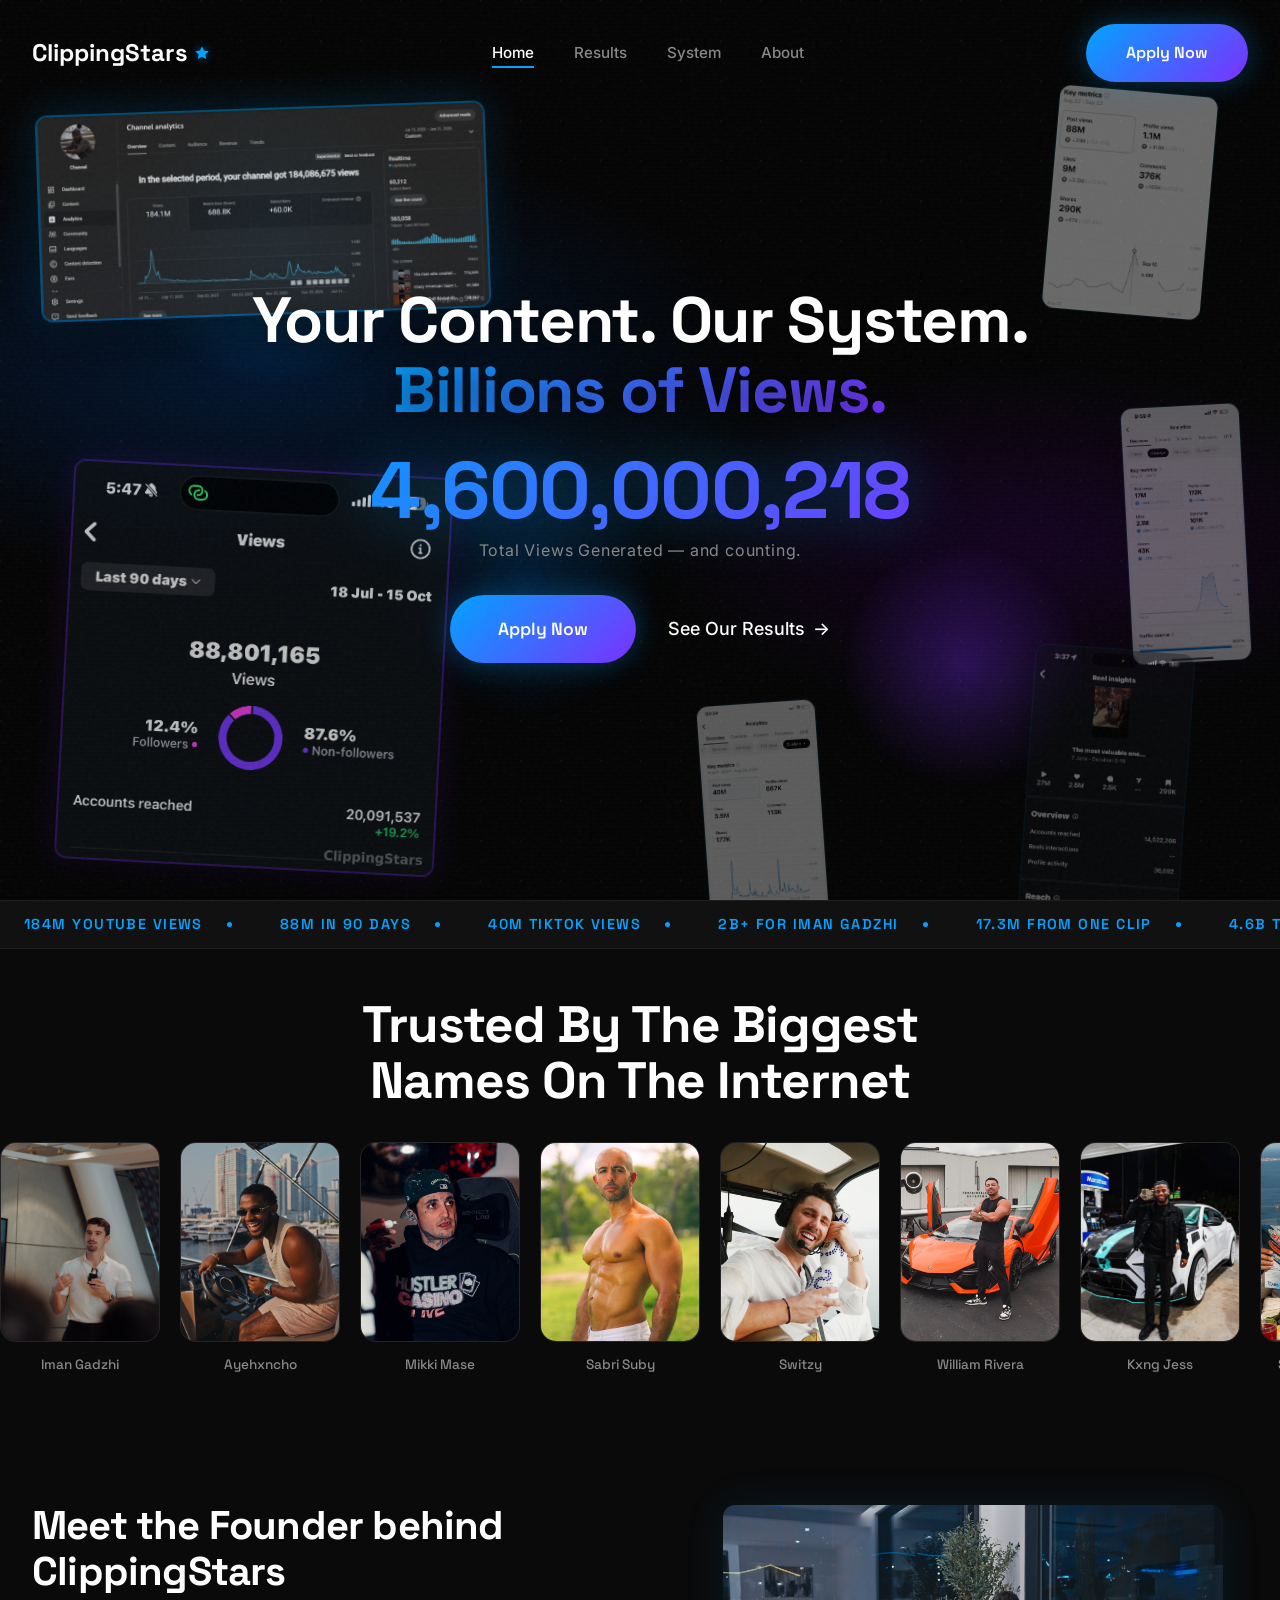
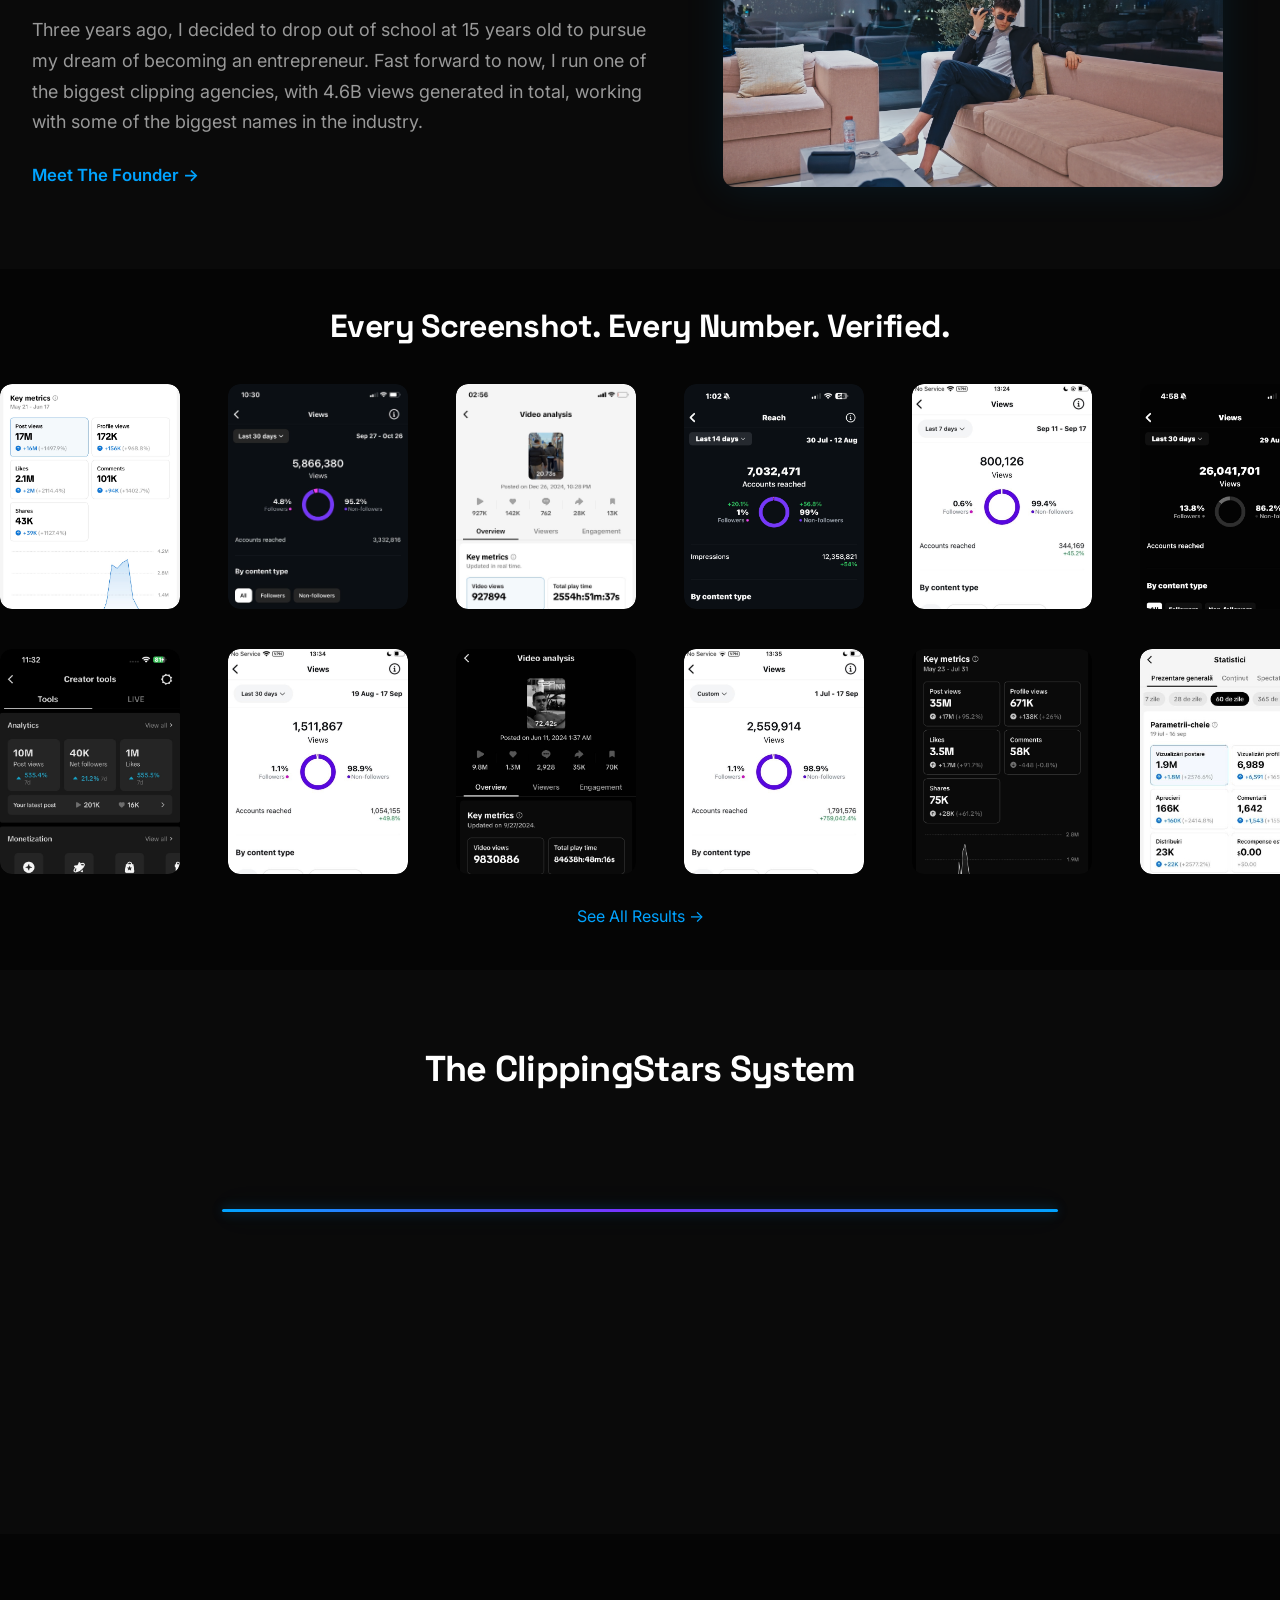
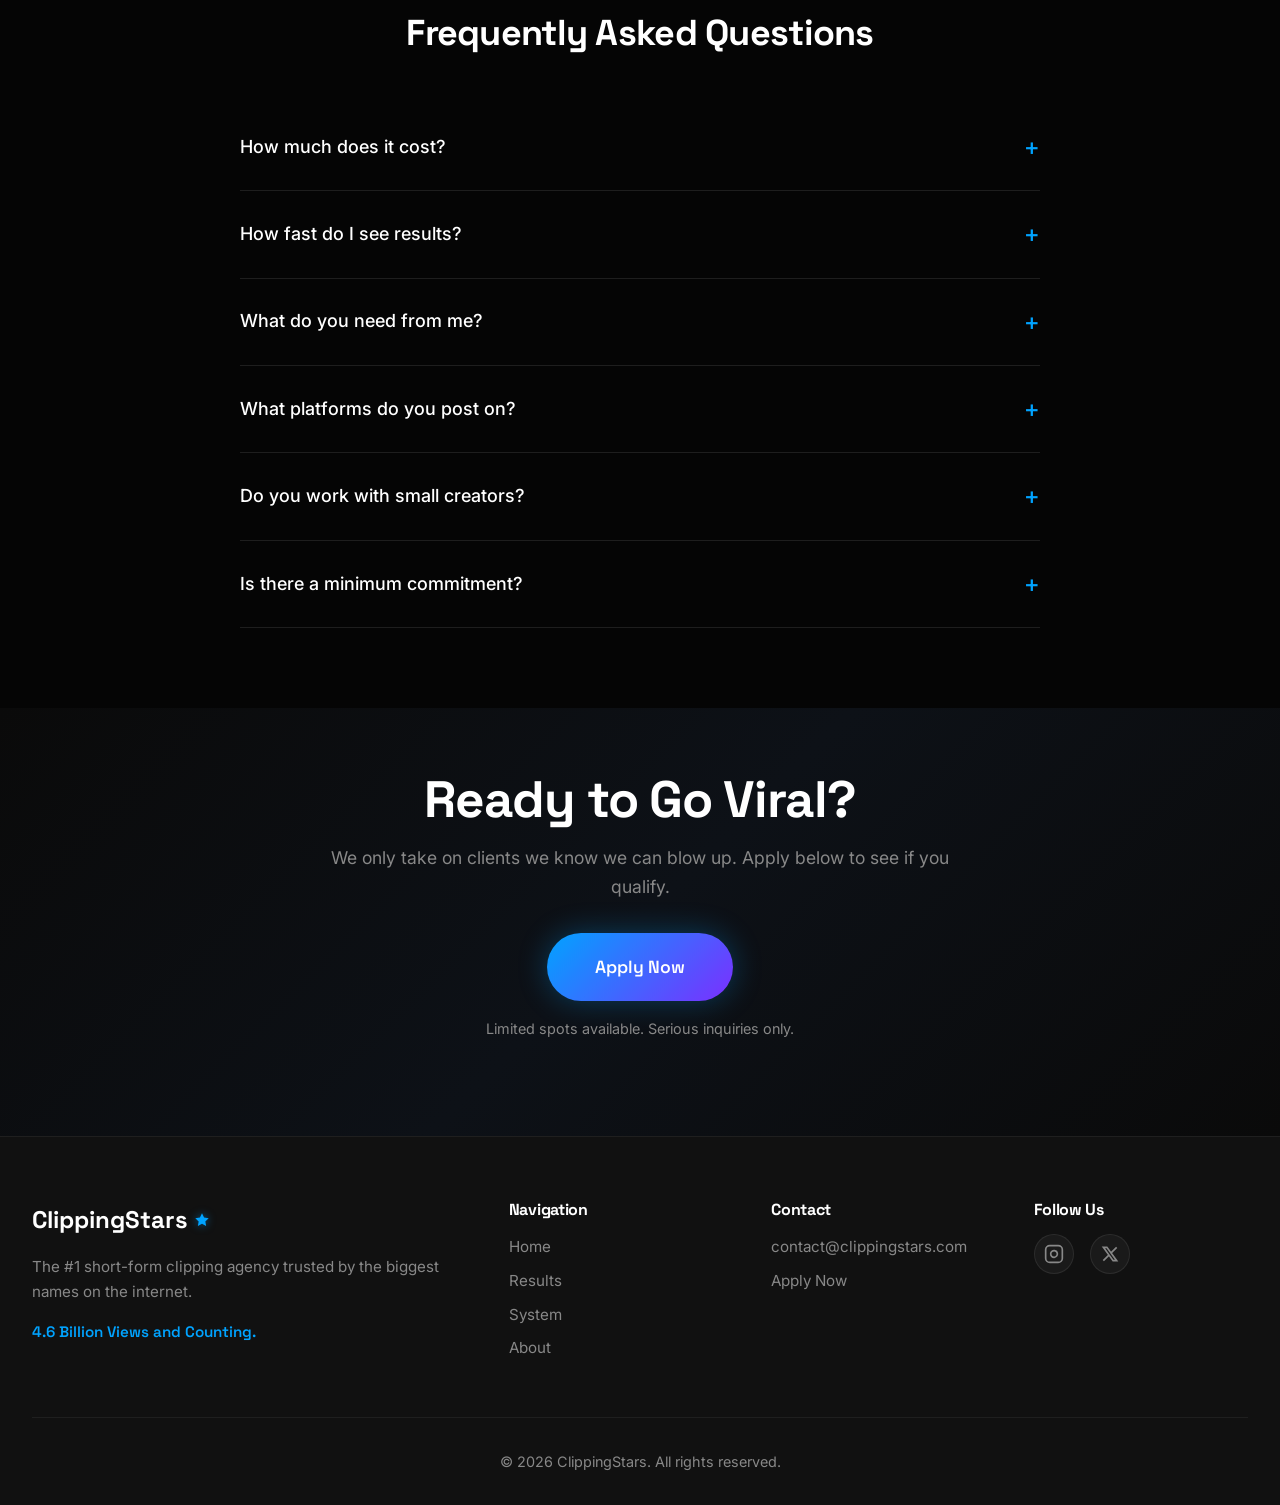
==== index.html @ ca2f0aa5 "Remove TikTok from footer social links on all pages Keep only Instagram and X (Twitter) in the Follo" ====
<!DOCTYPE html>
<html lang="en">
<head>
  <meta charset="UTF-8">
  <meta name="viewport" content="width=device-width, initial-scale=1.0">
  <meta name="description" content="ClippingStars - The #1 short-form clipping agency trusted by the biggest names on the internet. 4.6B+ views generated.">
  <title>ClippingStars | The Agency Behind The Internet's Biggest Creators</title>
  <link rel="icon" type="image/svg+xml" href="favicon.svg">
  <link rel="icon" type="image/x-icon" href="favicon.ico">
  <link rel="stylesheet" href="styles.css">
  <link rel="preconnect" href="https://fonts.googleapis.com">
  <link rel="preconnect" href="https://fonts.gstatic.com" crossorigin>
  <link href="https://fonts.googleapis.com/css2?family=Inter:wght@300;400;500;600;700;800&family=Space+Grotesk:wght@400;500;600;700&display=swap" rel="stylesheet">
</head>
<body>

  <!-- Navigation -->
  <nav class="navbar">
    <div class="container">
      <a href="index.html" class="logo">ClippingStars<span class="logo-star"><svg viewBox="0 0 24 24" xmlns="http://www.w3.org/2000/svg"><path d="M12 2l3.09 6.26L22 9.27l-5 4.87 1.18 6.88L12 17.77l-6.18 3.25L7 14.14 2 9.27l6.91-1.01L12 2z"/></svg></span></a>
      <ul class="nav-links">
        <li><a href="index.html" class="active">Home</a></li>
        <li><a href="results.html">Results</a></li>
        <li><a href="system.html">System</a></li>
        <li><a href="about.html">About</a></li>
      </ul>
      <div class="nav-cta">
        <a href="#apply" class="btn btn-primary">Apply Now</a>
      </div>
      <div class="menu-toggle">
        <span></span>
        <span></span>
        <span></span>
      </div>
    </div>
  </nav>

  <!-- Mobile Menu -->
  <div class="mobile-menu">
    <a href="index.html" class="active">Home</a>
    <a href="results.html">Results</a>
    <a href="system.html">System</a>
    <a href="about.html">About</a>
    <a href="#apply" class="btn btn-primary">Apply Now</a>
  </div>

  <!-- Hero Section - Animated Dashboard -->
  <section class="hero-dashboard" id="hero-dashboard">
    <!-- Animated Gradient Mesh Background -->
    <div class="gradient-mesh"></div>

    <!-- Glowing Orbs -->
    <div class="glowing-orbs">
      <div class="orb orb-1"></div>
      <div class="orb orb-2"></div>
      <div class="orb orb-3"></div>
      <div class="orb orb-4"></div>
    </div>

    <!-- Grid Pattern Background -->
    <div class="dashboard-grid"></div>

    <!-- Scan Lines Overlay -->
    <div class="scan-lines"></div>

    <!-- Constellation Lines SVG -->
    <svg class="constellation-lines" viewBox="0 0 1200 800" preserveAspectRatio="none">
      <defs>
        <linearGradient id="lineGrad1" x1="0%" y1="0%" x2="100%" y2="100%">
          <stop offset="0%" style="stop-color:#00A3FF;stop-opacity:0.3" />
          <stop offset="100%" style="stop-color:#7B2FFF;stop-opacity:0.1" />
        </linearGradient>
      </defs>
      <!-- Connection lines between floating cards -->
      <line class="constellation-line" x1="10%" y1="18%" x2="85%" y2="15%" stroke="url(#lineGrad1)" stroke-width="1"/>
      <line class="constellation-line" x1="85%" y1="15%" x2="88%" y2="55%" stroke="url(#lineGrad1)" stroke-width="1"/>
      <line class="constellation-line" x1="88%" y1="55%" x2="30%" y2="72%" stroke="url(#lineGrad1)" stroke-width="1"/>
      <line class="constellation-line" x1="30%" y1="72%" x2="8%" y2="50%" stroke="url(#lineGrad1)" stroke-width="1"/>
      <line class="constellation-line" x1="8%" y1="50%" x2="10%" y2="18%" stroke="url(#lineGrad1)" stroke-width="1"/>
      <line class="constellation-line" x1="10%" y1="18%" x2="70%" y2="75%" stroke="url(#lineGrad1)" stroke-width="1"/>
    </svg>

    <!-- Animated Growth Line SVG -->
    <svg class="growth-line" viewBox="0 0 1200 400" preserveAspectRatio="none">
      <defs>
        <linearGradient id="lineGradient" x1="0%" y1="0%" x2="100%" y2="0%">
          <stop offset="0%" style="stop-color:#00A3FF;stop-opacity:0" />
          <stop offset="50%" style="stop-color:#00A3FF;stop-opacity:1" />
          <stop offset="100%" style="stop-color:#7B2FFF;stop-opacity:0" />
        </linearGradient>
        <filter id="glow">
          <feGaussianBlur stdDeviation="3" result="coloredBlur"/>
          <feMerge>
            <feMergeNode in="coloredBlur"/>
            <feMergeNode in="SourceGraphic"/>
          </feMerge>
        </filter>
      </defs>
      <path class="growth-path" d="M0,350 Q200,320 400,280 T800,180 T1200,50" fill="none" stroke="url(#lineGradient)" stroke-width="2" filter="url(#glow)"/>
    </svg>

    <!-- Floating Proof Cards - EVENLY DISTRIBUTED -->
    <div class="floating-cards" id="floating-cards">
      <!-- LEFT SIDE: STACKED PROOF -->
      <!-- FEATURED: YouTube 184M - Top of stack -->
      <div class="floating-card card-featured" style="--delay: 0s; --x: 3%; --y: 12%; --rotate: -2deg; --float-speed: 10s;">
        <img src="assets/results/yt_184m_views.jpg" alt="184M YouTube Views - Real Analytics Proof" loading="eager">
      </div>
      <!-- FEATURED: Instagram 88M - Below/overlapping -->
      <div class="floating-card card-featured-secondary" style="--delay: 0.3s; --x: 5%; --y: 52%; --rotate: 3deg; --float-speed: 8s;">
        <img src="assets/results/ig_88m_90days.jpeg" alt="88.8M Instagram Views in 90 Days" loading="eager">
      </div>

      <!-- RIGHT SIDE: Smaller floating cards -->
      <!-- Top Right -->
      <div class="floating-card card-md" style="--delay: 0.5s; --x: 82%; --y: 10%; --rotate: 5deg; --float-speed: 6s;">
        <img src="assets/results/ig_88m_spike.jpeg" alt="88M Spike" loading="eager">
      </div>
      <!-- Middle Right -->
      <div class="floating-card card-sm" style="--delay: 1s; --x: 88%; --y: 45%; --rotate: -3deg; --float-speed: 8s;">
        <img src="assets/results/tiktok_17m_viral.png" alt="17M Viral" loading="eager">
      </div>
      <!-- Bottom Right -->
      <div class="floating-card card-md" style="--delay: 1.5s; --x: 80%; --y: 72%; --rotate: 4deg; --float-speed: 5s;">
        <img src="assets/results/ig_27m_reel.png" alt="27M Reel" loading="eager">
      </div>
      <!-- Bottom Center -->
      <div class="floating-card card-sm mobile-hide" style="--delay: 2s; --x: 55%; --y: 78%; --rotate: -4deg; --float-speed: 9s;">
        <img src="assets/results/tiktok_40m_views.png" alt="40M Views" loading="eager">
      </div>
    </div>

    <!-- Floating Stat Bubbles -->
    <div class="stat-bubbles" id="stat-bubbles">
      <span class="stat-bubble" style="--duration: 25s; --start-x: -10%; --end-x: 110%; --y: 20%;">+17.3M</span>
      <span class="stat-bubble" style="--duration: 30s; --start-x: 110%; --end-x: -10%; --y: 40%;">+88M</span>
      <span class="stat-bubble" style="--duration: 22s; --start-x: -10%; --end-x: 110%; --y: 65%;">+184M</span>
      <span class="stat-bubble" style="--duration: 28s; --start-x: 110%; --end-x: -10%; --y: 80%;">+2B</span>
      <span class="stat-bubble viral" style="--duration: 35s; --start-x: -10%; --end-x: 110%; --y: 50%;">VIRAL</span>
    </div>

    <!-- Main Content -->
    <div class="dashboard-content">
      <!-- Headline -->
      <h1 class="fade-in">Your Content. Our System.<br><span class="gradient-text">Billions of Views.</span></h1>

      <!-- Live Counter -->
      <div class="live-counter fade-in stagger-1">
        <div class="counter-number" id="live-view-counter">4,600,000,000</div>
        <div class="counter-label">Total Views Generated — and counting.</div>
      </div>

      <!-- CTA -->
      <div class="hero-cta fade-in stagger-2">
        <a href="#apply" class="btn btn-primary btn-large">Apply Now</a>
        <a href="#results-preview" class="link-arrow-hero">See Our Results <span>&rarr;</span></a>
      </div>
    </div>
  </section>

  <!-- Social Proof Ticker -->
  <section class="ticker-section">
    <div class="marquee" style="--duration: 25s;">
      <div class="marquee-inner">
        <div class="marquee-content">
          <span class="ticker-item">184M YouTube Views</span>
          <span class="ticker-item">88M in 90 Days</span>
          <span class="ticker-item">40M TikTok Views</span>
          <span class="ticker-item">2B+ for Iman Gadzhi</span>
          <span class="ticker-item">17.3M from One Clip</span>
          <span class="ticker-item">4.6B Total Views</span>
          <span class="ticker-item">1.5B+ for Ayehxncho</span>
          <span class="ticker-item">35M TikTok Growth</span>
        </div>
        <div class="marquee-content" aria-hidden="true">
          <span class="ticker-item">184M YouTube Views</span>
          <span class="ticker-item">88M in 90 Days</span>
          <span class="ticker-item">40M TikTok Views</span>
          <span class="ticker-item">2B+ for Iman Gadzhi</span>
          <span class="ticker-item">17.3M from One Clip</span>
          <span class="ticker-item">4.6B Total Views</span>
          <span class="ticker-item">1.5B+ for Ayehxncho</span>
          <span class="ticker-item">35M TikTok Growth</span>
        </div>
      </div>
    </div>
  </section>

  <!-- Clients Photo Carousel Section -->
  <section class="clients-carousel-section">
    <div class="container">
      <div class="section-header fade-in">
        <h2>Trusted By The Biggest Names On The Internet</h2>
      </div>
    </div>
    <div class="marquee" style="--duration: 30s;">
      <div class="marquee-inner">
        <div class="marquee-content clients-content">
          <div class="client-photo-card"><div class="client-photo-frame"><img src="assets/clients/iman_gadzhi.jpg" alt="Iman Gadzhi" loading="eager"></div><span class="client-photo-name">Iman Gadzhi</span></div>
          <div class="client-photo-card"><div class="client-photo-frame"><img src="assets/clients/ayehxncho.jpg" alt="Ayehxncho" loading="eager"></div><span class="client-photo-name">Ayehxncho</span></div>
          <div class="client-photo-card"><div class="client-photo-frame"><img src="assets/clients/mikki_mase.jpg" alt="Mikki Mase" loading="eager"></div><span class="client-photo-name">Mikki Mase</span></div>
          <div class="client-photo-card"><div class="client-photo-frame"><img src="assets/clients/sabri_suby.jpg" alt="Sabri Suby" loading="eager"></div><span class="client-photo-name">Sabri Suby</span></div>
          <div class="client-photo-card"><div class="client-photo-frame"><img src="assets/clients/switzy.jpg" alt="Switzy" loading="eager"></div><span class="client-photo-name">Switzy</span></div>
          <div class="client-photo-card"><div class="client-photo-frame"><img src="assets/clients/william_rivera.jpg" alt="William Rivera" loading="eager"></div><span class="client-photo-name">William Rivera</span></div>
          <div class="client-photo-card"><div class="client-photo-frame"><img src="assets/clients/kxng_jess.jpg" alt="Kxng Jess" loading="eager"></div><span class="client-photo-name">Kxng Jess</span></div>
          <div class="client-photo-card"><div class="client-photo-frame"><img src="assets/clients/sam_ratumaitavuki.jpg" alt="Sam Ratumaitavuki" loading="eager"></div><span class="client-photo-name">Sam Ratumaitavuki</span></div>
          <div class="client-photo-card"><div class="client-photo-frame"><img src="assets/clients/samuel_onuha.jpg" alt="Samuel Onuha" loading="eager"></div><span class="client-photo-name">Samuel Onuha</span></div>
          <div class="client-photo-card"><div class="client-photo-frame logo-frame"><img src="assets/clients/dropship.png" alt="Dropship" loading="eager"></div><span class="client-photo-name">Dropship</span></div>
          <div class="client-photo-card"><div class="client-photo-frame logo-frame"><img src="assets/clients/kirgo_casino.webp" alt="Kirgo Casino" loading="eager"></div><span class="client-photo-name">Kirgo Casino</span></div>
        </div>
        <div class="marquee-content clients-content" aria-hidden="true">
          <div class="client-photo-card"><div class="client-photo-frame"><img src="assets/clients/iman_gadzhi.jpg" alt="Iman Gadzhi" loading="eager"></div><span class="client-photo-name">Iman Gadzhi</span></div>
          <div class="client-photo-card"><div class="client-photo-frame"><img src="assets/clients/ayehxncho.jpg" alt="Ayehxncho" loading="eager"></div><span class="client-photo-name">Ayehxncho</span></div>
          <div class="client-photo-card"><div class="client-photo-frame"><img src="assets/clients/mikki_mase.jpg" alt="Mikki Mase" loading="eager"></div><span class="client-photo-name">Mikki Mase</span></div>
          <div class="client-photo-card"><div class="client-photo-frame"><img src="assets/clients/sabri_suby.jpg" alt="Sabri Suby" loading="eager"></div><span class="client-photo-name">Sabri Suby</span></div>
          <div class="client-photo-card"><div class="client-photo-frame"><img src="assets/clients/switzy.jpg" alt="Switzy" loading="eager"></div><span class="client-photo-name">Switzy</span></div>
          <div class="client-photo-card"><div class="client-photo-frame"><img src="assets/clients/william_rivera.jpg" alt="William Rivera" loading="eager"></div><span class="client-photo-name">William Rivera</span></div>
          <div class="client-photo-card"><div class="client-photo-frame"><img src="assets/clients/kxng_jess.jpg" alt="Kxng Jess" loading="eager"></div><span class="client-photo-name">Kxng Jess</span></div>
          <div class="client-photo-card"><div class="client-photo-frame"><img src="assets/clients/sam_ratumaitavuki.jpg" alt="Sam Ratumaitavuki" loading="eager"></div><span class="client-photo-name">Sam Ratumaitavuki</span></div>
          <div class="client-photo-card"><div class="client-photo-frame"><img src="assets/clients/samuel_onuha.jpg" alt="Samuel Onuha" loading="eager"></div><span class="client-photo-name">Samuel Onuha</span></div>
          <div class="client-photo-card"><div class="client-photo-frame logo-frame"><img src="assets/clients/dropship.png" alt="Dropship" loading="eager"></div><span class="client-photo-name">Dropship</span></div>
          <div class="client-photo-card"><div class="client-photo-frame logo-frame"><img src="assets/clients/kirgo_casino.webp" alt="Kirgo Casino" loading="eager"></div><span class="client-photo-name">Kirgo Casino</span></div>
        </div>
      </div>
    </div>
  </section>

  <!-- About Preview Section -->
  <section class="about-preview">
    <div class="container">
      <div class="about-preview-grid">
        <div class="about-preview-text fade-in">
          <h2>Meet the Founder behind ClippingStars</h2>
          <p>Three years ago, I decided to drop out of school at 15 years old to pursue my dream of becoming an entrepreneur. Fast forward to now, I run one of the biggest clipping agencies, with 4.6B views generated in total, working with some of the biggest names in the industry.</p>
          <a href="about.html" class="about-preview-link">Meet The Founder →</a>
        </div>
        <div class="about-preview-photo fade-in-right">
          <img src="assets/max_photos/lounge_premium.png" alt="" loading="lazy">
        </div>
      </div>
    </div>
  </section>

  <!-- Results Section -->
  <section id="results-preview" class="results-section">
    <h2>Every Screenshot. Every Number. Verified.</h2>

    <div class="results-carousel"><div class="results-track"><div class="result-card"><img src="assets/results/result_02.jpg" loading="eager"></div><div class="result-card"><img src="assets/results/result_01.jpg" loading="eager"></div><div class="result-card"><img src="assets/results/result_03.jpg" loading="eager"></div><div class="result-card"><img src="assets/results/result_11.jpg" loading="eager"></div><div class="result-card"><img src="assets/results/result_04.jpg" loading="eager"></div><div class="result-card"><img src="assets/results/result_12.jpg" loading="eager"></div><div class="result-card"><img src="assets/results/result_05.jpg" loading="eager"></div><div class="result-card"><img src="assets/results/result_13.jpg" loading="eager"></div><div class="result-card"><img src="assets/results/result_06.jpg" loading="eager"></div><div class="result-card"><img src="assets/results/result_14.jpg" loading="eager"></div><div class="result-card"><img src="assets/results/result_07.jpg" loading="eager"></div><div class="result-card"><img src="assets/results/result_18.jpg" loading="eager"></div><div class="result-card"><img src="assets/results/result_02.jpg" loading="eager"></div><div class="result-card"><img src="assets/results/result_01.jpg" loading="eager"></div><div class="result-card"><img src="assets/results/result_03.jpg" loading="eager"></div><div class="result-card"><img src="assets/results/result_11.jpg" loading="eager"></div><div class="result-card"><img src="assets/results/result_04.jpg" loading="eager"></div><div class="result-card"><img src="assets/results/result_12.jpg" loading="eager"></div><div class="result-card"><img src="assets/results/result_05.jpg" loading="eager"></div><div class="result-card"><img src="assets/results/result_13.jpg" loading="eager"></div><div class="result-card"><img src="assets/results/result_06.jpg" loading="eager"></div><div class="result-card"><img src="assets/results/result_14.jpg" loading="eager"></div><div class="result-card"><img src="assets/results/result_07.jpg" loading="eager"></div><div class="result-card"><img src="assets/results/result_18.jpg" loading="eager"></div><div class="result-card"><img src="assets/results/result_02.jpg" loading="eager"></div><div class="result-card"><img src="assets/results/result_01.jpg" loading="eager"></div><div class="result-card"><img src="assets/results/result_03.jpg" loading="eager"></div><div class="result-card"><img src="assets/results/result_11.jpg" loading="eager"></div><div class="result-card"><img src="assets/results/result_04.jpg" loading="eager"></div><div class="result-card"><img src="assets/results/result_12.jpg" loading="eager"></div><div class="result-card"><img src="assets/results/result_05.jpg" loading="eager"></div><div class="result-card"><img src="assets/results/result_13.jpg" loading="eager"></div><div class="result-card"><img src="assets/results/result_06.jpg" loading="eager"></div><div class="result-card"><img src="assets/results/result_14.jpg" loading="eager"></div><div class="result-card"><img src="assets/results/result_07.jpg" loading="eager"></div><div class="result-card"><img src="assets/results/result_18.jpg" loading="eager"></div><div class="result-card"><img src="assets/results/result_02.jpg" loading="eager"></div><div class="result-card"><img src="assets/results/result_01.jpg" loading="eager"></div><div class="result-card"><img src="assets/results/result_03.jpg" loading="eager"></div><div class="result-card"><img src="assets/results/result_11.jpg" loading="eager"></div><div class="result-card"><img src="assets/results/result_04.jpg" loading="eager"></div><div class="result-card"><img src="assets/results/result_12.jpg" loading="eager"></div><div class="result-card"><img src="assets/results/result_05.jpg" loading="eager"></div><div class="result-card"><img src="assets/results/result_13.jpg" loading="eager"></div><div class="result-card"><img src="assets/results/result_06.jpg" loading="eager"></div><div class="result-card"><img src="assets/results/result_14.jpg" loading="eager"></div><div class="result-card"><img src="assets/results/result_07.jpg" loading="eager"></div><div class="result-card"><img src="assets/results/result_18.jpg" loading="eager"></div></div></div>

    <div class="results-carousel"><div class="results-track reverse"><div class="result-card"><img src="assets/results/result_19.jpg" loading="eager"></div><div class="result-card"><img src="assets/results/result_08.jpg" loading="eager"></div><div class="result-card"><img src="assets/results/result_20.jpg" loading="eager"></div><div class="result-card"><img src="assets/results/result_09.jpg" loading="eager"></div><div class="result-card"><img src="assets/results/result_21.jpg" loading="eager"></div><div class="result-card"><img src="assets/results/result_10.jpg" loading="eager"></div><div class="result-card"><img src="assets/results/result_01.jpg" loading="eager"></div><div class="result-card"><img src="assets/results/result_15.jpg" loading="eager"></div><div class="result-card"><img src="assets/results/result_11.jpg" loading="eager"></div><div class="result-card"><img src="assets/results/result_16.jpg" loading="eager"></div><div class="result-card"><img src="assets/results/result_12.jpg" loading="eager"></div><div class="result-card"><img src="assets/results/result_17.jpg" loading="eager"></div><div class="result-card"><img src="assets/results/result_19.jpg" loading="eager"></div><div class="result-card"><img src="assets/results/result_08.jpg" loading="eager"></div><div class="result-card"><img src="assets/results/result_20.jpg" loading="eager"></div><div class="result-card"><img src="assets/results/result_09.jpg" loading="eager"></div><div class="result-card"><img src="assets/results/result_21.jpg" loading="eager"></div><div class="result-card"><img src="assets/results/result_10.jpg" loading="eager"></div><div class="result-card"><img src="assets/results/result_01.jpg" loading="eager"></div><div class="result-card"><img src="assets/results/result_15.jpg" loading="eager"></div><div class="result-card"><img src="assets/results/result_11.jpg" loading="eager"></div><div class="result-card"><img src="assets/results/result_16.jpg" loading="eager"></div><div class="result-card"><img src="assets/results/result_12.jpg" loading="eager"></div><div class="result-card"><img src="assets/results/result_17.jpg" loading="eager"></div><div class="result-card"><img src="assets/results/result_19.jpg" loading="eager"></div><div class="result-card"><img src="assets/results/result_08.jpg" loading="eager"></div><div class="result-card"><img src="assets/results/result_20.jpg" loading="eager"></div><div class="result-card"><img src="assets/results/result_09.jpg" loading="eager"></div><div class="result-card"><img src="assets/results/result_21.jpg" loading="eager"></div><div class="result-card"><img src="assets/results/result_10.jpg" loading="eager"></div><div class="result-card"><img src="assets/results/result_01.jpg" loading="eager"></div><div class="result-card"><img src="assets/results/result_15.jpg" loading="eager"></div><div class="result-card"><img src="assets/results/result_11.jpg" loading="eager"></div><div class="result-card"><img src="assets/results/result_16.jpg" loading="eager"></div><div class="result-card"><img src="assets/results/result_12.jpg" loading="eager"></div><div class="result-card"><img src="assets/results/result_17.jpg" loading="eager"></div><div class="result-card"><img src="assets/results/result_19.jpg" loading="eager"></div><div class="result-card"><img src="assets/results/result_08.jpg" loading="eager"></div><div class="result-card"><img src="assets/results/result_20.jpg" loading="eager"></div><div class="result-card"><img src="assets/results/result_09.jpg" loading="eager"></div><div class="result-card"><img src="assets/results/result_21.jpg" loading="eager"></div><div class="result-card"><img src="assets/results/result_10.jpg" loading="eager"></div><div class="result-card"><img src="assets/results/result_01.jpg" loading="eager"></div><div class="result-card"><img src="assets/results/result_15.jpg" loading="eager"></div><div class="result-card"><img src="assets/results/result_11.jpg" loading="eager"></div><div class="result-card"><img src="assets/results/result_16.jpg" loading="eager"></div><div class="result-card"><img src="assets/results/result_12.jpg" loading="eager"></div><div class="result-card"><img src="assets/results/result_17.jpg" loading="eager"></div></div></div>

    <a href="results.html" class="see-all-link">See All Results →</a>
  </section>

  <!-- How It Works Section -->
  <section class="how-it-works">
    <h2>The ClippingStars System</h2>

    <div class="steps-container">
      <div class="steps-line"></div>
      <div class="step">
        <div class="step-number">1</div>
        <h3>Apply</h3>
        <p>Fill out a quick application. We review every submission personally.</p>
      </div>

      <div class="step">
        <div class="step-number">2</div>
        <h3>Strategy Call</h3>
        <p>If you're a fit, we hop on a call to understand your content and goals.</p>
      </div>

      <div class="step">
        <div class="step-number">3</div>
        <h3>We Take Over</h3>
        <p>We handle everything from editing to posting and ideation for your content. You focus on filming.</p>
      </div>

      <div class="step">
        <div class="step-number">4</div>
        <h3>You Go Viral</h3>
        <p>Watch your views explode across TikTok, Instagram, and YouTube.</p>
      </div>
    </div>
  </section>

  <!-- FAQ Section -->
  <section class="faq-section">
    <h2>Frequently Asked Questions</h2>

    <div class="faq-container">
      <div class="faq-item">
        <div class="faq-question">
          <span>How much does it cost?</span>
          <span class="faq-toggle">+</span>
        </div>
        <div class="faq-answer">
          <p>Pricing depends on your content volume and goals. We work with creators at various levels, book a call and we'll give you a custom quote based on your needs.</p>
        </div>
      </div>

      <div class="faq-item">
        <div class="faq-question">
          <span>How fast do I see results?</span>
          <span class="faq-toggle">+</span>
        </div>
        <div class="faq-answer">
          <p>Most clients see significant growth within the first 30 days. We've had clips hit millions of views in the first week. Results depend on your content quality and niche.</p>
        </div>
      </div>

      <div class="faq-item">
        <div class="faq-question">
          <span>What do you need from me?</span>
          <span class="faq-toggle">+</span>
        </div>
        <div class="faq-answer">
          <p>Just your content access and detailed planning made up for your brand. We handle the clipping, editing, captions, and posting. You keep creating, we handle distribution.</p>
        </div>
      </div>

      <div class="faq-item">
        <div class="faq-question">
          <span>What platforms do you post on?</span>
          <span class="faq-toggle">+</span>
        </div>
        <div class="faq-answer">
          <p>TikTok, Instagram Reels, and YouTube Shorts, the three platforms that matter most for short-form growth.</p>
          <div class="faq-platforms">
            <span class="faq-platform-icon" title="TikTok">
              <svg xmlns="http://www.w3.org/2000/svg" width="20" height="20" viewBox="0 0 24 24" fill="none" stroke="currentColor" stroke-width="2"><path d="M9 12a4 4 0 1 0 4 4V4a5 5 0 0 0 5 5"/></svg>
              TikTok
            </span>
            <span class="faq-platform-icon" title="Instagram">
              <svg xmlns="http://www.w3.org/2000/svg" width="20" height="20" viewBox="0 0 24 24" fill="none" stroke="currentColor" stroke-width="2"><rect x="2" y="2" width="20" height="20" rx="5" ry="5"/><path d="M16 11.37A4 4 0 1 1 12.63 8 4 4 0 0 1 16 11.37z"/><line x1="17.5" y1="6.5" x2="17.51" y2="6.5"/></svg>
              Instagram
            </span>
            <span class="faq-platform-icon" title="YouTube">
              <svg xmlns="http://www.w3.org/2000/svg" width="20" height="20" viewBox="0 0 24 24" fill="none" stroke="currentColor" stroke-width="2"><path d="M22.54 6.42a2.78 2.78 0 0 0-1.94-2C18.88 4 12 4 12 4s-6.88 0-8.6.46a2.78 2.78 0 0 0-1.94 2A29 29 0 0 0 1 11.75a29 29 0 0 0 .46 5.33A2.78 2.78 0 0 0 3.4 19.1c1.72.46 8.6.46 8.6.46s6.88 0 8.6-.46a2.78 2.78 0 0 0 1.94-2 29 29 0 0 0 .46-5.25 29 29 0 0 0-.46-5.33z"/><polygon points="9.75 15.02 15.5 11.75 9.75 8.48 9.75 15.02"/></svg>
              YouTube
            </span>
          </div>
        </div>
      </div>

      <div class="faq-item">
        <div class="faq-question">
          <span>Do you work with small creators?</span>
          <span class="faq-toggle">+</span>
        </div>
        <div class="faq-answer">
          <p>We work with creators at all levels, but we're selective. We look for great content and serious commitment, not just follower counts.</p>
        </div>
      </div>

      <div class="faq-item">
        <div class="faq-question">
          <span>Is there a minimum commitment?</span>
          <span class="faq-toggle">+</span>
        </div>
        <div class="faq-answer">
          <p>We typically work on a monthly basis with no long-term contracts. We keep clients by getting results, not locking them in.</p>
        </div>
      </div>
    </div>
  </section>

  <!-- CTA Section -->
  <section id="apply" class="cta-section cta-gradient">
    <div class="container">
      <h2 class="fade-in">Ready to Go Viral?</h2>
      <p class="fade-in stagger-1">We only take on clients we know we can blow up. Apply below to see if you qualify.</p>
      <a href="#" class="btn btn-primary btn-large fade-in stagger-2">Apply Now</a>
      <p class="cta-note fade-in stagger-3">Limited spots available. Serious inquiries only.</p>
    </div>
  </section>

  <!-- Footer -->
  <footer class="footer">
    <div class="container">
      <div class="footer-content">
        <div class="footer-brand">
          <a href="index.html" class="logo">ClippingStars<span class="logo-star"><svg viewBox="0 0 24 24" xmlns="http://www.w3.org/2000/svg"><path d="M12 2l3.09 6.26L22 9.27l-5 4.87 1.18 6.88L12 17.77l-6.18 3.25L7 14.14 2 9.27l6.91-1.01L12 2z"/></svg></span></a>
          <p>The #1 short-form clipping agency trusted by the biggest names on the internet.</p>
          <p class="footer-tagline">4.6 Billion Views and Counting.</p>
        </div>
        <div class="footer-nav">
          <h4>Navigation</h4>
          <ul class="footer-links">
            <li><a href="index.html">Home</a></li>
            <li><a href="results.html">Results</a></li>
            <li><a href="system.html">System</a></li>
            <li><a href="about.html">About</a></li>
          </ul>
        </div>
        <div class="footer-contact">
          <h4>Contact</h4>
          <ul class="footer-links">
            <li><a href="mailto:contact@clippingstars.com">contact@clippingstars.com</a></li>
            <li><a href="#apply">Apply Now</a></li>
          </ul>
        </div>
        <div class="footer-social">
          <h4>Follow Us</h4>
          <div class="social-links">
            <a href="https://www.instagram.com/maxnylo" aria-label="Instagram @maxnylo">
              <svg xmlns="http://www.w3.org/2000/svg" width="20" height="20" viewBox="0 0 24 24" fill="none" stroke="currentColor" stroke-width="2">
                <rect x="2" y="2" width="20" height="20" rx="5" ry="5"/>
                <path d="M16 11.37A4 4 0 1 1 12.63 8 4 4 0 0 1 16 11.37z"/>
                <line x1="17.5" y1="6.5" x2="17.51" y2="6.5"/>
              </svg>
            </a>
            <a href="#" aria-label="Twitter/X">
              <svg xmlns="http://www.w3.org/2000/svg" width="20" height="20" viewBox="0 0 24 24" fill="none" stroke="currentColor" stroke-width="2">
                <path d="M4 4l11.733 16h4.267l-11.733-16zM4 20l6.4-6.4M20 4l-6.4 6.4"/>
              </svg>
            </a>
          </div>
        </div>
      </div>
      <div class="footer-bottom">
        <p>&copy; 2026 ClippingStars. All rights reserved.</p>
      </div>
    </div>
  </footer>

  <!-- Mobile Bottom Navigation -->
  <nav class="bottom-nav">
    <a href="index.html" class="bottom-nav-item active">
      <svg xmlns="http://www.w3.org/2000/svg" width="24" height="24" viewBox="0 0 24 24" fill="none" stroke="currentColor" stroke-width="2">
        <path d="M3 9l9-7 9 7v11a2 2 0 0 1-2 2H5a2 2 0 0 1-2-2z"/>
        <polyline points="9 22 9 12 15 12 15 22"/>
      </svg>
      <span>Home</span>
    </a>
    <a href="results.html" class="bottom-nav-item">
      <svg xmlns="http://www.w3.org/2000/svg" width="24" height="24" viewBox="0 0 24 24" fill="none" stroke="currentColor" stroke-width="2">
        <path d="M6 9H4.5a2.5 2.5 0 0 1 0-5C7 4 8 5.5 8 8v9a2 2 0 0 1-2 2H4"/>
        <path d="M18 9h1.5a2.5 2.5 0 0 0 0-5C17 4 16 5.5 16 8v9a2 2 0 0 0 2 2h2"/>
        <path d="M8 4h8"/>
        <path d="M8 8h8"/>
      </svg>
      <span>Results</span>
    </a>
    <a href="system.html" class="bottom-nav-item">
      <svg xmlns="http://www.w3.org/2000/svg" width="24" height="24" viewBox="0 0 24 24" fill="none" stroke="currentColor" stroke-width="2">
        <circle cx="12" cy="12" r="3"/>
        <path d="M19.4 15a1.65 1.65 0 0 0 .33 1.82l.06.06a2 2 0 0 1 0 2.83 2 2 0 0 1-2.83 0l-.06-.06a1.65 1.65 0 0 0-1.82-.33 1.65 1.65 0 0 0-1 1.51V21a2 2 0 0 1-2 2 2 2 0 0 1-2-2v-.09A1.65 1.65 0 0 0 9 19.4a1.65 1.65 0 0 0-1.82.33l-.06.06a2 2 0 0 1-2.83 0 2 2 0 0 1 0-2.83l.06-.06a1.65 1.65 0 0 0 .33-1.82 1.65 1.65 0 0 0-1.51-1H3a2 2 0 0 1-2-2 2 2 0 0 1 2-2h.09A1.65 1.65 0 0 0 4.6 9a1.65 1.65 0 0 0-.33-1.82l-.06-.06a2 2 0 0 1 0-2.83 2 2 0 0 1 2.83 0l.06.06a1.65 1.65 0 0 0 1.82.33H9a1.65 1.65 0 0 0 1-1.51V3a2 2 0 0 1 2-2 2 2 0 0 1 2 2v.09a1.65 1.65 0 0 0 1 1.51 1.65 1.65 0 0 0 1.82-.33l.06-.06a2 2 0 0 1 2.83 0 2 2 0 0 1 0 2.83l-.06.06a1.65 1.65 0 0 0-.33 1.82V9a1.65 1.65 0 0 0 1.51 1H21a2 2 0 0 1 2 2 2 2 0 0 1-2 2h-.09a1.65 1.65 0 0 0-1.51 1z"/>
      </svg>
      <span>System</span>
    </a>
    <a href="about.html" class="bottom-nav-item">
      <svg xmlns="http://www.w3.org/2000/svg" width="24" height="24" viewBox="0 0 24 24" fill="none" stroke="currentColor" stroke-width="2">
        <circle cx="12" cy="12" r="10"/>
        <line x1="12" y1="16" x2="12" y2="12"/>
        <line x1="12" y1="8" x2="12.01" y2="8"/>
      </svg>
      <span>About</span>
    </a>
    <a href="#apply" class="bottom-nav-item bottom-nav-cta">
      <svg xmlns="http://www.w3.org/2000/svg" width="24" height="24" viewBox="0 0 24 24" fill="none" stroke="currentColor" stroke-width="2">
        <line x1="12" y1="19" x2="12" y2="5"/>
        <polyline points="5 12 12 5 19 12"/>
      </svg>
      <span>Apply</span>
    </a>
  </nav>

  <!-- Apply Modal -->
  <div class="apply-modal" id="applyModal">
    <div class="apply-overlay"></div>
    <div class="apply-card">
      <button class="apply-close" id="applyClose">&times;</button>
      <h2>Apply To Work With Us</h2>
      <form id="applyForm">
        <input type="text" name="name" placeholder="Your Name" required>
        <input type="email" name="email" placeholder="Your Email" required>
        <textarea name="message" placeholder="Tell us about your content and goals" rows="4" required></textarea>
        <button type="submit">Submit Application</button>
      </form>
      <div class="apply-success" id="applySuccess" style="display:none;">
        <h3>Application Received!</h3>
        <p>We'll be in touch within 48 hours.</p>
      </div>
    </div>
  </div>

  <script src="main.js"></script>
</body>
</html>
---- styles.css ----
/* ClippingStars Global Styles */

/* CSS Reset & Variables */
*, *::before, *::after {
  box-sizing: border-box;
  margin: 0;
  padding: 0;
}

:root {
  --bg-primary: #0a0a0a;
  --bg-secondary: #111111;
  --bg-card: rgba(255, 255, 255, 0.03);
  --text-primary: #ffffff;
  --text-secondary: #888888;
  --accent-blue: #00A3FF;
  --accent-purple: #7B2FFF;
  --gradient-main: linear-gradient(135deg, #00A3FF, #7B2FFF);
  --glow-blue: 0 0 30px rgba(0, 163, 255, 0.3);
  --border-subtle: 1px solid rgba(255, 255, 255, 0.06);
  --glass: rgba(255, 255, 255, 0.04);
  --glass-border: rgba(255, 255, 255, 0.08);
  --transition-fast: 0.2s ease;
  --transition-medium: 0.4s ease;
  --transition-slow: 0.6s ease;
}

/* Fonts */
@import url('https://fonts.googleapis.com/css2?family=Inter:wght@300;400;500;600;700;800&family=Space+Grotesk:wght@400;500;600;700&display=swap');

html {
  scroll-behavior: smooth;
}

body {
  font-family: 'Inter', -apple-system, BlinkMacSystemFont, sans-serif;
  background-color: var(--bg-primary);
  color: var(--text-primary);
  line-height: 1.6;
  overflow-x: hidden;
  -webkit-font-smoothing: antialiased;
  -moz-osx-font-smoothing: grayscale;
}

/* Background grain texture overlay */
body::before {
  content: '';
  position: fixed;
  top: 0;
  left: 0;
  width: 100%;
  height: 100%;
  background-image: url("data:image/svg+xml,%3Csvg viewBox='0 0 256 256' xmlns='http://www.w3.org/2000/svg'%3E%3Cfilter id='noise'%3E%3CfeTurbulence type='fractalNoise' baseFrequency='0.9' numOctaves='4' stitchTiles='stitch'/%3E%3C/filter%3E%3Crect width='100%25' height='100%25' filter='url(%23noise)'/%3E%3C/svg%3E");
  opacity: 0.03;
  pointer-events: none;
  z-index: 9999;
}

/* Typography */
h1, h2, h3, h4, h5, h6 {
  font-family: 'Space Grotesk', sans-serif;
  font-weight: 700;
  line-height: 1.1;
  letter-spacing: -0.02em;
}

h1 {
  font-size: clamp(2.5rem, 6vw, 4.5rem);
}

h2 {
  font-size: clamp(2rem, 4vw, 3.5rem);
}

h3 {
  font-size: clamp(1.5rem, 3vw, 2rem);
}

p {
  color: var(--text-secondary);
  font-size: 1.1rem;
  max-width: 650px;
}

a {
  color: var(--accent-blue);
  text-decoration: none;
  transition: var(--transition-fast);
}

a:hover {
  color: var(--text-primary);
}

img {
  max-width: 100%;
  height: auto;
  display: block;
}

/* Gradient text */
.gradient-text {
  background: var(--gradient-main);
  -webkit-background-clip: text;
  -webkit-text-fill-color: transparent;
  background-clip: text;
}

/* Container */
.container {
  max-width: 1400px;
  margin: 0 auto;
  padding: 0 2rem;
}

/* Buttons */
.btn {
  display: inline-flex;
  align-items: center;
  justify-content: center;
  gap: 0.5rem;
  padding: 1rem 2.5rem;
  font-family: 'Space Grotesk', sans-serif;
  font-size: 1rem;
  font-weight: 600;
  border: none;
  border-radius: 50px;
  cursor: pointer;
  transition: all var(--transition-medium);
  text-decoration: none;
}

.btn-primary {
  background: var(--gradient-main);
  color: var(--text-primary);
  box-shadow: var(--glow-blue);
}

.btn-primary:hover {
  transform: translateY(-3px);
  box-shadow: 0 0 50px rgba(0, 163, 255, 0.5);
  color: var(--text-primary);
}

.btn-secondary {
  background: transparent;
  color: var(--text-primary);
  border: 1px solid var(--glass-border);
}

.btn-secondary:hover {
  background: var(--glass);
  border-color: var(--accent-blue);
}

.btn-large {
  padding: 1.25rem 3rem;
  font-size: 1.1rem;
}

/* Text link with arrow */
.link-arrow {
  display: inline-flex;
  align-items: center;
  gap: 0.5rem;
  color: var(--accent-blue);
  font-weight: 500;
  transition: var(--transition-fast);
}

.link-arrow:hover {
  gap: 1rem;
  color: var(--text-primary);
}

/* Hero link - high visibility on dark backgrounds */
.link-arrow-hero {
  display: inline-flex;
  align-items: center;
  gap: 0.5rem;
  color: #ffffff;
  font-size: 1.125rem;
  font-weight: 500;
  transition: var(--transition-fast);
}

.link-arrow-hero:hover {
  gap: 1rem;
  color: #ffffff;
  text-shadow: 0 0 20px rgba(0, 163, 255, 0.6), 0 0 40px rgba(0, 163, 255, 0.3);
}

.link-arrow-hero span {
  transition: var(--transition-fast);
}

.link-arrow-hero:hover span {
  transform: translateX(4px);
}

/* ==================== NAVIGATION ==================== */
.navbar {
  position: fixed;
  top: 0;
  left: 0;
  right: 0;
  z-index: 1000;
  padding: 1.5rem 0;
  transition: all var(--transition-medium);
}

.navbar.scrolled {
  background: rgba(10, 10, 10, 0.95);
  backdrop-filter: blur(20px);
  padding: 1rem 0;
  border-bottom: var(--border-subtle);
}

.navbar .container {
  display: flex;
  align-items: center;
  justify-content: space-between;
}

.logo {
  font-family: 'Space Grotesk', sans-serif;
  font-size: 1.5rem;
  font-weight: 700;
  color: var(--text-primary);
  display: flex;
  align-items: center;
  gap: 0.25rem;
}

.logo-star {
  display: inline-flex;
  align-items: center;
  margin-left: 2px;
}

.logo-star svg {
  width: 16px;
  height: 16px;
  fill: var(--accent-blue);
  filter: drop-shadow(0 0 4px rgba(0, 163, 255, 0.5));
}

.nav-links {
  display: flex;
  align-items: center;
  gap: 2.5rem;
  list-style: none;
}

.nav-links a {
  color: var(--text-secondary);
  font-weight: 500;
  font-size: 0.95rem;
  transition: var(--transition-fast);
  position: relative;
}

.nav-links a::after {
  content: '';
  position: absolute;
  bottom: -6px;
  left: 0;
  width: 0;
  height: 2px;
  background: var(--accent-blue);
  transition: var(--transition-fast);
}

.nav-links a:hover,
.nav-links a.active {
  color: var(--text-primary);
}

.nav-links a.active::after,
.nav-links a:hover::after {
  width: 100%;
}

.nav-cta {
  display: flex;
  align-items: center;
}

/* Mobile menu toggle */
.menu-toggle {
  display: none;
  flex-direction: column;
  gap: 5px;
  cursor: pointer;
  padding: 10px;
  z-index: 1001;
}

.menu-toggle span {
  width: 25px;
  height: 2px;
  background: var(--text-primary);
  transition: var(--transition-fast);
}

.menu-toggle.active span:nth-child(1) {
  transform: rotate(45deg) translate(5px, 5px);
}

.menu-toggle.active span:nth-child(2) {
  opacity: 0;
}

.menu-toggle.active span:nth-child(3) {
  transform: rotate(-45deg) translate(5px, -5px);
}

/* Mobile menu */
.mobile-menu {
  position: fixed;
  top: 0;
  right: -100%;
  width: 100%;
  height: 100vh;
  background: var(--bg-primary);
  display: flex;
  flex-direction: column;
  align-items: center;
  justify-content: center;
  gap: 2rem;
  transition: var(--transition-medium);
  z-index: 999;
}

.mobile-menu.active {
  right: 0;
}

.mobile-menu a {
  font-family: 'Space Grotesk', sans-serif;
  font-size: 1.5rem;
  color: var(--text-primary);
  font-weight: 600;
}

.mobile-menu a.active {
  color: var(--accent-blue);
}

/* ==================== HERO SECTIONS ==================== */
.hero {
  min-height: 100vh;
  display: flex;
  align-items: center;
  position: relative;
  overflow: hidden;
}

.hero-bg {
  position: absolute;
  top: 0;
  left: 0;
  width: 100%;
  height: 100%;
  object-fit: cover;
  z-index: -2;
}

.hero-overlay {
  position: absolute;
  top: 0;
  left: 0;
  width: 100%;
  height: 100%;
  background: linear-gradient(90deg, rgba(10, 10, 10, 0.9) 0%, rgba(10, 10, 10, 0.6) 50%, rgba(10, 10, 10, 0.4) 100%);
  z-index: -1;
}

/* Hero with gradient background (no image) */
.hero-gradient {
  background: linear-gradient(135deg, var(--bg-primary) 0%, #0d1117 50%, var(--bg-primary) 100%);
}

.hero-overlay-gradient {
  position: absolute;
  top: 0;
  left: 0;
  width: 100%;
  height: 100%;
  background: radial-gradient(ellipse at 30% 50%, rgba(0, 163, 255, 0.08) 0%, transparent 50%),
              radial-gradient(ellipse at 70% 80%, rgba(123, 47, 255, 0.06) 0%, transparent 40%);
  z-index: 0;
}

/* Hero split layout */
.hero-split {
  display: grid;
  grid-template-columns: 1fr 1fr;
  gap: 4rem;
  align-items: center;
  position: relative;
  z-index: 1;
}

/* Hero proof card */
.hero-proof {
  display: flex;
  justify-content: center;
  align-items: center;
}

.proof-card {
  background: var(--bg-card);
  border: 1px solid var(--glass-border);
  border-radius: 16px;
  overflow: hidden;
  box-shadow: 0 25px 50px -12px rgba(0, 0, 0, 0.5), var(--glow-blue);
  transition: var(--transition-medium);
  max-width: 450px;
}

.proof-card:hover {
  transform: translateY(-8px) scale(1.02);
  box-shadow: 0 35px 60px -15px rgba(0, 0, 0, 0.6), 0 0 40px rgba(0, 163, 255, 0.3);
}

.proof-card img {
  width: 100%;
  height: auto;
  display: block;
}

.proof-label {
  padding: 1rem 1.5rem;
  background: var(--bg-secondary);
  font-family: 'Space Grotesk', sans-serif;
  font-size: 0.9rem;
  font-weight: 600;
  color: var(--accent-blue);
  text-align: center;
}

.hero-content {
  max-width: 800px;
  padding-top: 6rem;
}

.hero h1 {
  margin-bottom: 1.5rem;
}

.hero p {
  font-size: 1.25rem;
  margin-bottom: 2.5rem;
}

.hero-cta {
  display: flex;
  align-items: center;
  gap: 2rem;
  flex-wrap: wrap;
}

/* Stats bar */
.stats-bar {
  display: grid;
  grid-template-columns: repeat(4, 1fr);
  gap: 2rem;
  margin-top: 4rem;
  padding-top: 3rem;
  border-top: var(--border-subtle);
}

.stat-item {
  text-align: left;
}

.stat-number {
  font-family: 'Space Grotesk', sans-serif;
  font-size: clamp(2.5rem, 5vw, 4rem);
  font-weight: 700;
  background: var(--gradient-main);
  -webkit-background-clip: text;
  -webkit-text-fill-color: transparent;
  background-clip: text;
  line-height: 1;
  margin-bottom: 0.5rem;
}

.stat-label {
  font-size: 0.9rem;
  color: var(--text-secondary);
  text-transform: uppercase;
  letter-spacing: 0.05em;
}

/* Scroll indicator */
.scroll-indicator {
  position: absolute;
  bottom: 3rem;
  left: 50%;
  transform: translateX(-50%);
  display: flex;
  flex-direction: column;
  align-items: center;
  gap: 0.5rem;
  color: var(--text-secondary);
  font-size: 0.8rem;
  animation: bounce 2s infinite;
}

.scroll-indicator svg {
  width: 24px;
  height: 24px;
}

@keyframes bounce {
  0%, 20%, 50%, 80%, 100% {
    transform: translateX(-50%) translateY(0);
  }
  40% {
    transform: translateX(-50%) translateY(-10px);
  }
  60% {
    transform: translateX(-50%) translateY(-5px);
  }
}

/* Page hero (smaller) */
.page-hero {
  padding: 10rem 0 5rem;
  text-align: center;
  position: relative;
  overflow: hidden;
}

.page-hero::before {
  content: '';
  position: absolute;
  top: 0;
  left: 50%;
  transform: translateX(-50%);
  width: 800px;
  height: 400px;
  background: radial-gradient(ellipse, rgba(0, 163, 255, 0.1) 0%, transparent 70%);
  pointer-events: none;
}

.page-hero h1 {
  margin-bottom: 1rem;
}

.page-hero p {
  margin: 0 auto;
  max-width: 600px;
}

/* ==================== DASHBOARD HERO ==================== */
.hero-dashboard {
  min-height: 100vh;
  position: relative;
  overflow: hidden;
  background: #050505;
  display: flex;
  align-items: center;
  justify-content: center;
  margin-bottom: 0;
  padding-bottom: 0;
  /* Performance: contain layout, style, and paint within this element */
  contain: layout style paint;
}

/* Animated Gradient Mesh Background (optimized - 2 colors, 30s, will-change) */
.gradient-mesh {
  position: absolute;
  top: 0;
  left: 0;
  width: 100%;
  height: 100%;
  background:
    radial-gradient(ellipse 80% 50% at 20% 40%, rgba(0, 50, 120, 0.4) 0%, transparent 50%),
    radial-gradient(ellipse 60% 40% at 80% 60%, rgba(60, 0, 100, 0.3) 0%, transparent 50%);
  z-index: 0;
  animation: meshShift 35s linear infinite;
  will-change: background;
}

@keyframes meshShift {
  0%, 100% {
    background:
      radial-gradient(ellipse 80% 50% at 20% 40%, rgba(0, 50, 120, 0.4) 0%, transparent 50%),
      radial-gradient(ellipse 60% 40% at 80% 60%, rgba(60, 0, 100, 0.3) 0%, transparent 50%);
  }
  50% {
    background:
      radial-gradient(ellipse 70% 60% at 70% 50%, rgba(0, 60, 130, 0.35) 0%, transparent 50%),
      radial-gradient(ellipse 80% 50% at 30% 70%, rgba(80, 0, 120, 0.3) 0%, transparent 50%);
  }
}

/* Glowing Orbs (optimized - 3 orbs, radial-gradient blur, transform only) */
.glowing-orbs {
  position: absolute;
  top: 0;
  left: 0;
  width: 100%;
  height: 100%;
  z-index: 1;
  pointer-events: none;
  overflow: hidden;
}

.orb {
  position: absolute;
  border-radius: 50%;
  /* Use radial-gradient for soft blur effect instead of filter:blur */
  will-change: transform;
}

.orb-1 {
  width: 300px;
  height: 300px;
  background: radial-gradient(circle, rgba(0, 163, 255, 0.35) 0%, rgba(0, 163, 255, 0) 70%);
  top: 10%;
  left: 10%;
  animation: orbFloat1 30s linear infinite;
}

.orb-2 {
  width: 250px;
  height: 250px;
  background: radial-gradient(circle, rgba(123, 47, 255, 0.3) 0%, rgba(123, 47, 255, 0) 70%);
  top: 60%;
  right: 15%;
  animation: orbFloat2 35s linear infinite;
}

.orb-3 {
  width: 280px;
  height: 280px;
  background: radial-gradient(circle, rgba(0, 100, 200, 0.25) 0%, rgba(0, 100, 200, 0) 70%);
  bottom: 20%;
  left: 30%;
  animation: orbFloat3 28s linear infinite;
}

/* Hide 4th orb for performance */
.orb-4 {
  display: none;
}

@keyframes orbFloat1 {
  0%, 100% { transform: translate(0, 0); }
  25% { transform: translate(50px, 30px); }
  50% { transform: translate(20px, 60px); }
  75% { transform: translate(-30px, 20px); }
}

@keyframes orbFloat2 {
  0%, 100% { transform: translate(0, 0); }
  25% { transform: translate(-40px, -20px); }
  50% { transform: translate(-60px, 30px); }
  75% { transform: translate(-20px, -40px); }
}

@keyframes orbFloat3 {
  0%, 100% { transform: translate(0, 0); }
  25% { transform: translate(30px, -40px); }
  50% { transform: translate(60px, -20px); }
  75% { transform: translate(20px, 30px); }
}

/* Scan Lines Overlay */
.scan-lines {
  position: absolute;
  top: 0;
  left: 0;
  width: 100%;
  height: 100%;
  background: repeating-linear-gradient(
    0deg,
    transparent,
    transparent 2px,
    rgba(0, 0, 0, 0.03) 2px,
    rgba(0, 0, 0, 0.03) 4px
  );
  z-index: 2;
  pointer-events: none;
}

/* Constellation Lines (optimized - static, no animation) */
.constellation-lines {
  position: absolute;
  top: 0;
  left: 0;
  width: 100%;
  height: 100%;
  z-index: 2;
  pointer-events: none;
}

.constellation-line {
  opacity: 0.05;
  stroke-dasharray: 5 10;
  /* No animation for performance */
}

/* Grid Pattern Background */
.dashboard-grid {
  position: absolute;
  top: 0;
  left: 0;
  width: 100%;
  height: 100%;
  background-image:
    radial-gradient(circle at 1px 1px, rgba(255,255,255,0.03) 1px, transparent 0);
  background-size: 40px 40px;
  z-index: 3;
}

/* Animated Growth Line */
.growth-line {
  position: absolute;
  bottom: 20%;
  left: 0;
  width: 100%;
  height: 50%;
  z-index: 2;
  opacity: 0.4;
}

.growth-path {
  stroke-dasharray: 2000;
  stroke-dashoffset: 2000;
  animation: drawLine 6s linear infinite;
  opacity: 0.8;
}

@keyframes drawLine {
  0% {
    stroke-dashoffset: 2000;
  }
  50% {
    stroke-dashoffset: 0;
  }
  100% {
    stroke-dashoffset: 0;
  }
}

/* Floating Proof Cards */
.floating-cards {
  position: absolute;
  top: 0;
  left: 0;
  width: 100%;
  height: 100%;
  z-index: 5;
  pointer-events: none;
}

.floating-card {
  position: absolute;
  left: var(--x);
  top: var(--y);
  width: 160px;
  transform: rotate(var(--rotate));
  opacity: 0.5;
  animation: float var(--float-speed, 6s) linear infinite;
  animation-delay: var(--delay);
  border-radius: 12px;
  overflow: hidden;
  border: 1px solid rgba(0, 163, 255, 0.2);
  box-shadow: 0 8px 32px rgba(0,0,0,0.5);
  will-change: transform;
}

/* Different card sizes */
.floating-card.card-featured {
  width: 450px;
  opacity: 0.85;
  border: 2px solid rgba(0, 163, 255, 0.5);
  box-shadow: 0 20px 60px rgba(0,0,0,0.7), 0 0 40px rgba(0, 163, 255, 0.25);
  z-index: 10;
}

.floating-card.card-featured-secondary {
  width: 380px;
  opacity: 0.75;
  border: 2px solid rgba(123, 47, 255, 0.4);
  box-shadow: 0 16px 50px rgba(0,0,0,0.6), 0 0 30px rgba(123, 47, 255, 0.2);
  z-index: 9;
}

.floating-card.card-lg {
  width: 220px;
  opacity: 0.5;
  box-shadow: 0 12px 40px rgba(0,0,0,0.6);
}

.floating-card.card-md {
  width: 160px;
  opacity: 0.4;
}

.floating-card.card-sm {
  width: 120px;
  opacity: 0.35;
}

.floating-card img {
  width: 100%;
  height: auto;
  display: block;
}

@keyframes float {
  0%, 100% {
    transform: rotate(var(--rotate)) translateY(0);
  }
  50% {
    transform: rotate(var(--rotate)) translateY(-20px);
  }
}

/* Floating Stat Bubbles */
.stat-bubbles {
  position: absolute;
  top: 0;
  left: 0;
  width: 100%;
  height: 100%;
  z-index: 4;
  pointer-events: none;
  overflow: hidden;
}

.stat-bubble {
  position: absolute;
  top: var(--y);
  left: var(--start-x);
  padding: 0.5rem 1rem;
  background: rgba(255,255,255,0.05);
  border: 1px solid rgba(255,255,255,0.1);
  border-radius: 50px;
  font-family: 'Space Grotesk', sans-serif;
  font-size: 0.85rem;
  font-weight: 600;
  color: rgba(255,255,255,0.5);
  opacity: 0.6;
  animation: drift var(--duration) linear infinite;
  white-space: nowrap;
  /* Removed backdrop-filter for performance */
}

.stat-bubble.viral {
  background: rgba(0,163,255,0.1);
  border-color: rgba(0,163,255,0.3);
  color: var(--accent-blue);
}

/* Optimized drift animation - no opacity changes for better performance */
@keyframes drift {
  0% {
    left: var(--start-x);
  }
  100% {
    left: var(--end-x);
  }
}

/* Dashboard Main Content */
.dashboard-content {
  position: relative;
  z-index: 10;
  text-align: center;
  padding: 2rem;
  max-width: 900px;
}

/* Live Counter */
.live-counter {
  margin-bottom: 2rem;
}

.counter-number {
  font-family: 'Space Grotesk', sans-serif;
  font-size: clamp(2.5rem, 8vw, 5rem);
  font-weight: 700;
  background: var(--gradient-main);
  -webkit-background-clip: text;
  -webkit-text-fill-color: transparent;
  background-clip: text;
  line-height: 1;
  letter-spacing: -0.02em;
  filter: drop-shadow(0 0 30px rgba(0, 163, 255, 0.4));
}

.counter-label {
  font-size: 1rem;
  color: var(--text-secondary);
  margin-top: 0.5rem;
  letter-spacing: 0.05em;
}

/* Dashboard Headline */
.hero-dashboard h1 {
  font-size: clamp(2rem, 6vw, 4rem);
  margin-bottom: 1.5rem;
  text-shadow: 0 4px 30px rgba(0,0,0,0.5);
}

.hero-subtitle {
  font-size: 1.2rem;
  color: var(--text-secondary);
  margin-bottom: 2.5rem;
  max-width: 600px;
  margin-left: auto;
  margin-right: auto;
}

.hero-dashboard .hero-cta {
  display: flex;
  align-items: center;
  justify-content: center;
  gap: 2rem;
  flex-wrap: wrap;
}

/* Scroll Indicator for Dashboard */
.hero-dashboard .scroll-indicator {
  position: absolute;
  bottom: 2rem;
  left: 50%;
  transform: translateX(-50%);
  display: flex;
  flex-direction: column;
  align-items: center;
  gap: 0.5rem;
  color: var(--text-secondary);
  font-size: 0.75rem;
  text-transform: uppercase;
  letter-spacing: 0.1em;
  z-index: 10;
}

.scroll-line {
  width: 1px;
  height: 40px;
  background: linear-gradient(to bottom, var(--accent-blue), transparent);
  animation: scrollPulse 2s linear infinite;
}

@keyframes scrollPulse {
  0%, 100% {
    transform: scaleY(1);
  }
  50% {
    transform: scaleY(1.2);
  }
}

/* Dashboard Hero Mobile */
@media (max-width: 768px) {
  .hero-dashboard {
    min-height: 100vh;
    padding: 6rem 0 2rem;
  }

  /* Floating cards as visible background decoration */
  .floating-cards {
    z-index: 1;
    pointer-events: none;
  }

  /* Hide all floating cards by default on mobile */
  .floating-card {
    display: none !important;
  }

  /* Mobile: Show 5 screenshots - 2 top, 1 middle-right, 2 bottom */
  /* Top Left */
  .floating-card.card-featured {
    display: block !important;
    position: absolute;
    width: 140px !important;
    opacity: 0.5 !important;
    top: 6% !important;
    left: -15px !important;
    right: auto !important;
    transform: rotate(-5deg) !important;
    z-index: 1;
    animation: none !important;
    border: 1px solid rgba(0, 163, 255, 0.3) !important;
    box-shadow: 0 8px 32px rgba(0,0,0,0.5), 0 0 20px rgba(0, 163, 255, 0.15) !important;
  }

  /* Top Right */
  .floating-card.card-featured-secondary {
    display: block !important;
    position: absolute;
    width: 130px !important;
    opacity: 0.45 !important;
    top: 8% !important;
    left: auto !important;
    right: -10px !important;
    bottom: auto !important;
    transform: rotate(6deg) !important;
    z-index: 1;
    animation: none !important;
    border: 1px solid rgba(123, 47, 255, 0.3) !important;
    box-shadow: 0 8px 32px rgba(0,0,0,0.5), 0 0 20px rgba(123, 47, 255, 0.15) !important;
  }

  /* Middle Right - fills the dark gap between top cards (3rd child - ig_88m_spike) */
  .floating-card:nth-child(3) {
    display: block !important;
    position: absolute;
    width: 100px !important;
    opacity: 0.35 !important;
    top: 22% !important;
    bottom: auto !important;
    left: auto !important;
    right: 15% !important;
    transform: rotate(-8deg) !important;
    z-index: 1;
    animation: none !important;
    border: 1px solid rgba(0, 163, 255, 0.2) !important;
    box-shadow: 0 8px 32px rgba(0,0,0,0.5), 0 0 15px rgba(0, 163, 255, 0.1) !important;
  }

  /* Bottom Left - moved LOWER to avoid text overlap (4th card - tiktok_17m_viral) */
  .floating-card:nth-child(4) {
    display: block !important;
    position: absolute;
    width: 110px !important;
    opacity: 0.25 !important;
    top: auto !important;
    bottom: 4% !important;
    left: -10px !important;
    right: auto !important;
    transform: rotate(5deg) !important;
    z-index: 1;
    animation: none !important;
    border: 1px solid rgba(0, 163, 255, 0.2) !important;
    box-shadow: 0 8px 32px rgba(0,0,0,0.5), 0 0 15px rgba(0, 163, 255, 0.1) !important;
  }

  /* Bottom Right - moved LOWER to avoid text overlap (5th card - ig_27m_reel) */
  .floating-card:nth-child(5) {
    display: block !important;
    position: absolute;
    width: 100px !important;
    opacity: 0.25 !important;
    top: auto !important;
    bottom: 2% !important;
    left: auto !important;
    right: -5px !important;
    transform: rotate(-6deg) !important;
    z-index: 1;
    animation: none !important;
    border: 1px solid rgba(123, 47, 255, 0.2) !important;
    box-shadow: 0 8px 32px rgba(0,0,0,0.5), 0 0 15px rgba(123, 47, 255, 0.1) !important;
  }

  /* Hide ALL stat bubbles on mobile - they overlap text */
  .stat-bubbles {
    display: none !important;
  }

  /* Hide all orbs on mobile for performance */
  .glowing-orbs {
    display: none;
  }

  /* Hide scan lines on mobile */
  .scan-lines {
    display: none;
  }

  /* Hide constellation lines on mobile */
  .constellation-lines {
    display: none;
  }

  /* Hide scroll indicator on mobile - bottom nav is there */
  .hero-dashboard .scroll-indicator {
    display: none;
  }

  /* Dark spotlight gradient behind text for readability */
  .dashboard-content {
    position: relative;
    z-index: 10;
  }

  .dashboard-content::before {
    content: '';
    position: absolute;
    top: 50%;
    left: 50%;
    transform: translate(-50%, -50%);
    width: 120%;
    height: 130%;
    background: radial-gradient(ellipse at center, rgba(0, 0, 0, 0.75) 0%, rgba(0, 0, 0, 0.4) 40%, transparent 70%);
    z-index: -1;
    pointer-events: none;
  }

  /* Counter with enhanced readability */
  .live-counter {
    position: relative;
    z-index: 10;
  }

  .counter-number {
    font-size: 2.2rem;
    text-shadow: 0 0 30px rgba(0, 163, 255, 0.5), 0 0 60px rgba(0, 163, 255, 0.3);
  }

  .counter-label {
    font-size: 0.85rem;
    text-shadow: 0 2px 10px rgba(0, 0, 0, 0.9);
  }

  /* Headline with text shadow for readability */
  .hero-dashboard h1 {
    font-size: 1.8rem;
    position: relative;
    z-index: 10;
    text-shadow: 0 2px 20px rgba(0, 0, 0, 0.9), 0 4px 40px rgba(0, 0, 0, 0.7);
  }

  /* Subtitle with text shadow */
  .hero-subtitle {
    font-size: 1rem;
    padding: 0 1rem;
    position: relative;
    z-index: 10;
    text-shadow: 0 2px 15px rgba(0, 0, 0, 0.9);
  }

  .hero-cta {
    position: relative;
    z-index: 10;
  }

  /* Full width Apply button on mobile */
  .hero-cta .btn {
    width: 100%;
    justify-content: center;
  }

  /* See Our Results link - ensure readability */
  .hero-cta .link-arrow-hero {
    text-shadow: 0 2px 10px rgba(0, 0, 0, 0.9);
  }
}

/* Floating cards always visible - no scroll fade */

/* ==================== MARQUEE CAROUSEL SYSTEM ==================== */
/* Single animation keyframe - used by all carousels */
@keyframes marquee-scroll {
  from {
    transform: translateX(0);
  }
  to {
    transform: translateX(-50%);
  }
}

/* Base marquee container */
.marquee {
  overflow: hidden;
  width: 100%;
}

/* Inner track that animates */
.marquee-inner {
  display: flex;
  width: fit-content;
  animation: marquee-scroll var(--duration) linear infinite;
  will-change: transform;
}

/* Reverse direction */
.marquee-inner.reverse {
  animation-direction: reverse;
}

/* Content wrapper - holds items, duplicated for seamless loop */
.marquee-content {
  display: flex;
  flex-shrink: 0;
  align-items: center;
  gap: 24px;
}

/* ==================== TICKER SECTION ==================== */
.ticker-section {
  background: var(--bg-secondary);
  border-top: var(--border-subtle);
  border-bottom: var(--border-subtle);
  padding: 0.75rem 0;
}

.ticker-section .marquee-content {
  gap: 0;
}

.ticker-item {
  display: inline-flex;
  align-items: center;
  flex-shrink: 0;
  color: var(--accent-blue);
  font-family: 'Space Grotesk', sans-serif;
  font-size: 0.9rem;
  font-weight: 600;
  text-transform: uppercase;
  letter-spacing: 0.1em;
  white-space: nowrap;
  padding: 0 1.5rem;
}

.ticker-item::after {
  content: '';
  width: 5px;
  height: 5px;
  background: var(--accent-blue);
  border-radius: 50%;
  margin-left: 1.5rem;
  flex-shrink: 0;
}

/* ==================== SECTIONS ==================== */
section {
  padding: 3rem 0;
}

/* Specific tight sections */
.ticker-section {
  padding: 0.75rem 0;
}

.results-marquee {
  padding: 1rem 0;
}

.section-header {
  text-align: center;
  max-width: 700px;
  margin: 0 auto 4rem;
}

.section-header h2 {
  margin-bottom: 1rem;
}

.section-header p {
  margin: 0 auto;
}

/* ==================== CLIENT CARDS ==================== */
.clients-grid {
  display: grid;
  grid-template-columns: repeat(3, 1fr);
  gap: 2rem;
}

.client-card {
  background: var(--bg-card);
  border: 1px solid var(--glass-border);
  border-radius: 16px;
  overflow: hidden;
  transition: all var(--transition-medium);
  cursor: pointer;
}

.client-card:hover {
  transform: translateY(-8px) scale(1.02);
  border-color: var(--accent-blue);
  box-shadow: var(--glow-blue);
}

.client-card-image {
  position: relative;
  height: 300px;
  overflow: hidden;
}

.client-card-image img {
  width: 100%;
  height: 100%;
  object-fit: cover;
  object-position: top center;
  transition: var(--transition-medium);
}

.client-card:hover .client-card-image img {
  transform: scale(1.05);
}

.client-card-image::after {
  content: '';
  position: absolute;
  bottom: 0;
  left: 0;
  width: 100%;
  height: 50%;
  background: linear-gradient(to top, var(--bg-card), transparent);
  pointer-events: none;
}

.client-card-content {
  padding: 1.5rem;
}

.client-card h3 {
  font-size: 1.25rem;
  margin-bottom: 0.25rem;
}

.client-card .client-title {
  color: var(--accent-blue);
  font-size: 0.9rem;
  margin-bottom: 1rem;
}

.client-card p {
  font-size: 0.95rem;
  margin-bottom: 1.25rem;
}

.stats-pill {
  display: inline-block;
  padding: 0.5rem 1rem;
  background: var(--glass);
  border: 1px solid var(--glass-border);
  border-radius: 50px;
  font-family: 'Space Grotesk', sans-serif;
  font-size: 0.85rem;
  font-weight: 600;
  color: var(--accent-blue);
  margin-bottom: 1rem;
}

/* Center crop for specific clients (Iman, Samuel) - revert to original */
.client-card.client-card-center .client-card-image img {
  object-position: center center;
}

/* Logo cards (for Dropship, Kirgo) */
.client-card.logo-card .client-card-image {
  display: flex;
  align-items: center;
  justify-content: center;
  background: var(--bg-secondary);
  padding: 2rem;
}

.client-card.logo-card .client-card-image img {
  width: 60%;
  height: auto;
  object-fit: contain;
}

/* ==================== CLIENT PHOTO CAROUSEL ==================== */
.clients-carousel-section {
  padding: 3rem 0;
  background: var(--bg-primary);
}

.clients-carousel-section .section-header {
  margin-bottom: 2rem;
}

.clients-content {
  gap: 0;
}

.client-photo-card {
  flex-shrink: 0;
  display: flex;
  flex-direction: column;
  align-items: center;
  gap: 0.75rem;
  margin-right: 20px;
}

.client-photo-frame {
  width: 160px;
  min-width: 160px;
  max-width: 160px;
  height: 200px;
  min-height: 200px;
  max-height: 200px;
  flex-shrink: 0;
  border-radius: 16px;
  overflow: hidden;
  background: #111;
  border: 1px solid var(--glass-border);
}

.client-photo-frame img {
  width: 100%;
  height: 100%;
  object-fit: cover;
  object-position: top center;
}

/* Logo frames for Dropship, Kirgo - fill card completely like photos */
.client-photo-frame.logo-frame {
  padding: 0;
}

.client-photo-frame.logo-frame img {
  width: 100%;
  height: 100%;
  object-fit: cover;
  object-position: center;
}

.client-photo-name {
  font-family: 'Space Grotesk', sans-serif;
  font-size: 0.85rem;
  font-weight: 500;
  color: var(--text-secondary);
  text-align: center;
}

/* Mobile client carousel */
@media (max-width: 768px) {
  .clients-carousel-section {
    padding: 2rem 0;
  }

  .client-photo-frame {
    width: 120px;
    min-width: 120px;
    max-width: 120px;
    height: 150px;
    min-height: 150px;
    max-height: 150px;
  }


  .client-photo-card {
    margin-right: 16px;
  }

  .client-photo-name {
    font-size: 0.75rem;
  }
}

/* ==================== ABOUT PREVIEW ==================== */
.about-preview {
  padding: 80px 0;
  background: #0a0a0a;
}

.about-preview-grid {
  display: grid;
  grid-template-columns: 1.2fr 1fr;
  gap: 60px;
  align-items: center;
}

.about-preview-text h2 {
  font-size: 2.5rem;
  font-weight: 800;
  line-height: 1.15;
  margin-bottom: 1.25rem;
}

.about-preview-text p {
  font-size: 1.125rem;
  line-height: 1.7;
  color: #999;
  margin-bottom: 1.5rem;
}

.about-preview-link {
  display: inline-block;
  color: #00A3FF;
  font-weight: 600;
  font-size: 1.05rem;
  text-decoration: none;
  transition: opacity var(--transition-fast);
}

.about-preview-link:hover {
  opacity: 0.8;
}

.about-preview-photo img {
  width: 100%;
  max-width: 500px;
  border-radius: 12px;
  display: block;
  box-shadow: 0 0 40px rgba(0, 163, 255, 0.1);
}

@media (max-width: 768px) {
  .about-preview {
    padding: 60px 0;
  }

  .about-preview-grid {
    grid-template-columns: 1fr;
    gap: 40px;
  }

  .about-preview-text h2 {
    font-size: 2rem;
  }

  .about-preview-photo img {
    max-width: 100%;
  }
}

/* ==================== RESULTS CAROUSEL ==================== */
.results-section {
  padding: 40px 0;
  overflow: hidden;
  background: #050505;
}

.results-section h2 {
  text-align: center;
  margin-bottom: 40px;
  font-size: 32px;
}

.results-carousel {
  overflow: hidden;
  margin: 0;
  padding: 0;
}

.results-carousel + .results-carousel {
  margin-top: 40px;
}

.results-track {
  display: flex;
  width: max-content;
  animation: resultsScroll 80s linear infinite;
}

.results-track.reverse {
  animation-direction: reverse;
}

.result-card {
  width: 180px;
  height: auto;
  margin-right: 48px;
  border-radius: 12px;
  overflow: hidden;
  flex-shrink: 0;
}

.result-card img {
  width: 100%;
  height: auto;
  display: block;
  border-radius: 12px;
}

@keyframes resultsScroll {
  0% { transform: translateX(0); }
  100% { transform: translateX(-25%); }
}

.see-all-link {
  display: block;
  text-align: center;
  color: #00A3FF;
  font-size: 16px;
  margin-top: 30px;
  text-decoration: none;
}

.see-all-link:hover {
  text-decoration: underline;
}

/* ==================== RESULTS GALLERY (Full page) ==================== */
.results-gallery {
  display: grid;
  grid-template-columns: repeat(2, 1fr);
  gap: 2.5rem;
}

.result-item {
  display: flex;
  flex-direction: column;
  gap: 1rem;
}

.result-item.visible {
  /* Visible class no longer needed - elements show by default */
}

.result-image {
  border-radius: 16px;
  overflow: hidden;
  border: 1px solid var(--glass-border);
  background: var(--bg-secondary);
}

.result-image img {
  width: 100%;
  height: auto;
  max-height: 350px;
  object-fit: contain;
  transition: var(--transition-medium);
}

.result-item.landscape .result-image img {
  max-height: 400px;
}

.result-image:hover img {
  transform: scale(1.02);
}

.result-text h3 {
  margin-bottom: 0.5rem;
  color: var(--accent-blue);
  font-size: 1.1rem;
}

.result-text p {
  font-size: 0.95rem;
}

/* ==================== KEY STATS SECTION ==================== */
.key-stats {
  display: grid;
  grid-template-columns: repeat(4, 1fr);
  gap: 2rem;
  padding: 4rem 0;
}

.key-stat {
  text-align: center;
  padding: 2rem;
  background: var(--bg-card);
  border: 1px solid var(--glass-border);
  border-radius: 16px;
  transition: var(--transition-medium);
}

.key-stat:hover {
  border-color: var(--accent-blue);
  box-shadow: var(--glow-blue);
}

.key-stat-number {
  font-family: 'Space Grotesk', sans-serif;
  font-size: clamp(2rem, 4vw, 3.5rem);
  font-weight: 700;
  background: var(--gradient-main);
  -webkit-background-clip: text;
  -webkit-text-fill-color: transparent;
  background-clip: text;
  line-height: 1;
  margin-bottom: 0.5rem;
}

.key-stat-label {
  color: var(--text-secondary);
  font-size: 0.95rem;
}

/* ==================== SYSTEM TIMELINE ==================== */
.timeline {
  position: relative;
  max-width: 900px;
  margin: 0 auto;
  padding-left: 60px;
}

.timeline::before {
  content: '';
  position: absolute;
  left: 20px;
  top: 0;
  bottom: 0;
  width: 2px;
  background: linear-gradient(to bottom, var(--accent-blue), var(--accent-purple));
}

.timeline-item {
  position: relative;
  margin-bottom: 4rem;
  padding-left: 2rem;
}

.timeline-item.visible {
  /* Visible class no longer needed - elements show by default */
}

.timeline-item::before {
  content: '';
  position: absolute;
  left: -50px;
  top: 0;
  width: 20px;
  height: 20px;
  background: var(--gradient-main);
  border-radius: 50%;
  box-shadow: var(--glow-blue);
}

.timeline-number {
  font-family: 'Space Grotesk', sans-serif;
  font-size: 4rem;
  font-weight: 700;
  color: rgba(255, 255, 255, 0.05);
  position: absolute;
  left: -20px;
  top: -20px;
}

.timeline-icon {
  font-size: 2rem;
  margin-bottom: 1rem;
}

.timeline-item h3 {
  margin-bottom: 1rem;
  font-size: 1.5rem;
}

.timeline-item p {
  max-width: 100%;
}

/* ==================== ABOUT SECTION ==================== */
.founder-section {
  display: grid;
  grid-template-columns: 1fr 1fr;
  gap: 4rem;
  align-items: center;
}

.founder-text {
  padding-right: 2rem;
}

.founder-text blockquote {
  font-size: 1.2rem;
  color: var(--text-secondary);
  line-height: 1.8;
  margin-bottom: 1.5rem;
  padding-left: 1.5rem;
  border-left: 3px solid var(--accent-blue);
}

.founder-image {
  border-radius: 16px;
  overflow: hidden;
  border: 1px solid var(--glass-border);
}

.founder-image img {
  width: 100%;
  height: auto;
}

/* Lifestyle section */
.lifestyle-section {
  padding: 4rem 0;
}

.lifestyle-image {
  max-width: 1000px;
  margin: 0 auto;
  border-radius: 20px;
  overflow: hidden;
  border: 1px solid var(--glass-border);
  box-shadow: 0 25px 50px -12px rgba(0, 0, 0, 0.5);
}

.lifestyle-image img {
  width: 100%;
  height: auto;
  display: block;
}

/* Social proof grid */
.social-proof-grid {
  display: grid;
  grid-template-columns: repeat(2, 1fr);
  gap: 1.5rem;
  max-width: 800px;
  margin: 0 auto;
}

.social-proof-item {
  position: relative;
  border-radius: 16px;
  overflow: hidden;
  aspect-ratio: 1;
}

.social-proof-item img {
  width: 100%;
  height: 100%;
  object-fit: cover;
  transition: var(--transition-medium);
}

.social-proof-item:hover img {
  transform: scale(1.05);
}

.social-proof-item figcaption {
  position: absolute;
  bottom: 0;
  left: 0;
  right: 0;
  padding: 1rem;
  background: linear-gradient(to top, rgba(0, 0, 0, 0.8), transparent);
  color: var(--text-primary);
  font-size: 0.9rem;
}

/* ==================== CTA SECTION ==================== */
.cta-section {
  position: relative;
  padding: 4rem 0;
  text-align: center;
  overflow: hidden;
}

.cta-section .cta-bg {
  position: absolute;
  top: 0;
  left: 0;
  width: 100%;
  height: 100%;
  object-fit: cover;
  z-index: -2;
}

.cta-section .cta-overlay {
  position: absolute;
  top: 0;
  left: 0;
  width: 100%;
  height: 100%;
  background: rgba(10, 10, 10, 0.85);
  z-index: -1;
}

.cta-section h2 {
  margin-bottom: 1rem;
}

.cta-section p {
  margin: 0 auto 2rem;
}

.cta-section .cta-note {
  margin-top: 1rem;
  font-size: 0.9rem;
  color: var(--text-secondary);
}

/* CTA with gradient background (no image) */
.cta-section.cta-gradient {
  background: linear-gradient(135deg, #0a0a0a 0%, #0d1117 50%, #0a0a0a 100%);
}

/* Stats pill row */
.stats-pills {
  display: flex;
  justify-content: center;
  gap: 1.5rem;
  flex-wrap: wrap;
  margin-bottom: 3rem;
}

/* ==================== FOOTER ==================== */
.footer {
  padding: 4rem 0 2rem;
  background: var(--bg-secondary);
  border-top: var(--border-subtle);
}

.footer-content {
  display: grid;
  grid-template-columns: 2fr 1fr 1fr 1fr;
  gap: 3rem;
  margin-bottom: 3rem;
}

.footer-brand .logo {
  margin-bottom: 1rem;
}

.footer-brand p {
  font-size: 0.95rem;
  margin-bottom: 1rem;
}

.footer-tagline {
  color: var(--accent-blue);
  font-family: 'Space Grotesk', sans-serif;
  font-weight: 600;
}

.footer h4 {
  font-size: 1rem;
  margin-bottom: 1rem;
  color: var(--text-primary);
}

.footer-links {
  list-style: none;
}

.footer-links li {
  margin-bottom: 0.5rem;
}

.footer-links a {
  color: var(--text-secondary);
  font-size: 0.95rem;
}

.footer-links a:hover {
  color: var(--accent-blue);
}

.social-links {
  display: flex;
  gap: 1rem;
}

.social-links a {
  width: 40px;
  height: 40px;
  display: flex;
  align-items: center;
  justify-content: center;
  background: var(--glass);
  border: 1px solid var(--glass-border);
  border-radius: 50%;
  color: var(--text-secondary);
  transition: var(--transition-fast);
}

.social-links a:hover {
  background: var(--accent-blue);
  border-color: var(--accent-blue);
  color: var(--text-primary);
}

.footer-bottom {
  padding-top: 2rem;
  border-top: var(--border-subtle);
  text-align: center;
}

.footer-bottom p {
  font-size: 0.9rem;
  color: var(--text-secondary);
  margin: 0 auto;
}

/* ==================== FADE IN ANIMATIONS ==================== */
/* All elements visible by default - no opacity animations that could hide content */
.fade-in,
.fade-in-left,
.fade-in-right,
.fade-in.visible,
.fade-in-left.visible,
.fade-in-right.visible {
  opacity: 1;
  transform: none;
}

/* Stagger delays removed - not needed without animations */
.stagger-1, .stagger-2, .stagger-3, .stagger-4, .stagger-5, .stagger-6 { }

/* ==================== VIEW ALL LINK ==================== */
.view-all {
  text-align: center;
  margin-top: 3rem;
}

/* ==================== RESPONSIVE ==================== */

/* Tablet */
@media (max-width: 1199px) {
  .hero-split {
    grid-template-columns: 1fr;
    gap: 3rem;
  }

  .hero-proof {
    order: -1;
  }

  .proof-card {
    max-width: 350px;
  }

  .clients-grid {
    grid-template-columns: repeat(2, 1fr);
  }

  .key-stats {
    grid-template-columns: repeat(2, 1fr);
  }

  .result-item {
    grid-template-columns: 1fr;
  }

  .result-item:nth-child(even) {
    direction: ltr;
  }

  .founder-section {
    grid-template-columns: 1fr;
    gap: 3rem;
  }

  .footer-content {
    grid-template-columns: repeat(2, 1fr);
  }
}

/* Mobile */
@media (max-width: 768px) {
  /* Body padding for fixed nav at top and bottom nav at bottom */
  body {
    padding-top: 65px;
    padding-bottom: 70px;
  }

  /* Fixed navbar at top - always visible */
  .navbar {
    position: fixed;
    top: 0;
    left: 0;
    width: 100%;
    z-index: 9999;
    background: #0a0a0a;
    padding: 0.75rem 0;
    border-bottom: 1px solid rgba(255, 255, 255, 0.06);
  }

  .navbar.scrolled {
    background: #0a0a0a;
    padding: 0.75rem 0;
  }

  section {
    padding: 2.5rem 0;
  }

  .ticker-row {
    padding: 0.3rem 0;
  }

  .container {
    padding: 0 1.25rem;
  }

  /* Hide hamburger, show bottom nav instead */
  .nav-links {
    display: none;
  }

  .nav-cta .btn {
    display: none;
  }

  .menu-toggle {
    display: none;
  }

  .mobile-menu {
    display: none !important;
  }

  /* Hero fonts smaller */
  .hero h1 {
    font-size: 32px;
  }

  .hero p {
    font-size: 16px;
  }

  .page-hero h1 {
    font-size: 32px;
  }

  .page-hero p {
    font-size: 16px;
  }

  .hero {
    min-height: auto;
    padding: 8rem 0 4rem;
  }

  .hero-split {
    grid-template-columns: 1fr;
    gap: 2rem;
  }

  .proof-card {
    max-width: 280px;
  }

  .proof-label {
    font-size: 0.8rem;
    padding: 0.75rem 1rem;
  }

  /* Faster carousels on mobile */
  .results-marquee .marquee-inner {
    --duration: 20s;
  }

  .clients-carousel-section .marquee-inner {
    --duration: 18s;
  }

  .ticker-section .marquee-inner {
    --duration: 15s;
  }

  .hero-content {
    padding-top: 0;
  }

  /* Stats 2x2 grid with smaller numbers */
  .stats-bar {
    grid-template-columns: repeat(2, 1fr);
    gap: 1rem;
  }

  .stat-number {
    font-size: 1.5rem;
  }

  .stat-label {
    font-size: 0.75rem;
  }

  .scroll-indicator {
    display: none;
  }

  /* Client cards smaller and centered */
  .clients-grid {
    grid-template-columns: 1fr;
    gap: 1.5rem;
  }

  .client-card {
    max-width: 280px;
    margin: 0 auto;
  }

  .client-card-image {
    height: 200px;
  }

  /* Faster results carousel on mobile */
  .results-track {
    animation-duration: 40s;
  }

  /* Results carousel smaller on mobile */
  .result-card {
    width: 140px;
    margin-right: 12px;
  }

  .results-section h2 {
    font-size: 24px;
  }

  /* Results page 1 column on mobile */
  .results-gallery-section .results-gallery {
    grid-template-columns: 1fr;
    gap: 2rem;
  }

  .results-gallery-section .result-image,
  .results-gallery-section .result-image img {
    max-height: 250px;
    max-width: 250px;
    margin: 0 auto;
  }

  .results-gallery-section .result-item.landscape .result-image,
  .results-gallery-section .result-item.landscape .result-image img {
    max-height: none;
    max-width: 100%;
  }

  .key-stats {
    grid-template-columns: 1fr 1fr;
    gap: 1rem;
  }

  .key-stat {
    padding: 1.5rem 1rem;
  }

  .key-stat-number {
    font-size: 1.5rem;
  }

  .timeline {
    padding-left: 40px;
  }

  .timeline::before {
    left: 10px;
  }

  .timeline-item::before {
    left: -38px;
    width: 16px;
    height: 16px;
  }

  .timeline-number {
    display: none;
  }

  .social-proof-grid {
    grid-template-columns: 1fr;
  }

  .stats-pills {
    flex-direction: column;
    align-items: center;
  }

  .footer-content {
    grid-template-columns: 1fr;
    gap: 2rem;
  }

  /* Footer needs extra bottom padding for fixed bottom nav */
  .footer {
    padding-bottom: 6rem;
  }

  .btn {
    padding: 0.875rem 2rem;
  }

  .btn-large {
    padding: 1rem 2.5rem;
  }

  .page-hero {
    padding: 8rem 0 3rem;
  }

  .cta-section {
    padding: 5rem 0;
  }
}

/* Small mobile */
@media (max-width: 480px) {
  h1 {
    font-size: 28px;
  }

  h2 {
    font-size: 24px;
  }

  .hero h1 {
    font-size: 28px;
  }

  .hero-cta {
    flex-direction: column;
    align-items: flex-start;
    gap: 1rem;
  }

  .stats-bar {
    gap: 0.75rem;
  }

  .stat-number {
    font-size: 1.25rem;
  }

  .stat-label {
    font-size: 0.65rem;
  }

  /* Smaller result cards on small mobile */
  .result-card {
    width: 120px;
    margin-right: 10px;
  }

  .client-card {
    max-width: 260px;
  }

  .bottom-nav-item {
    font-size: 0.6rem;
  }

  .bottom-nav-item svg {
    width: 20px;
    height: 20px;
  }

  .bottom-nav-item.bottom-nav-cta svg {
    width: 28px;
    height: 28px;
    padding: 5px;
  }
}

/* ==================== MOBILE BOTTOM NAVIGATION ==================== */
.bottom-nav {
  display: none;
  position: fixed;
  bottom: 0;
  left: 0;
  width: 100%;
  background: rgba(10, 10, 10, 0.98);
  backdrop-filter: blur(20px);
  -webkit-backdrop-filter: blur(20px);
  border-top: 1px solid var(--glass-border);
  z-index: 9999;
  padding: 0.5rem 0 calc(0.5rem + env(safe-area-inset-bottom));
  justify-content: space-around;
  align-items: center;
}

/* Show bottom nav on mobile */
@media (max-width: 768px) {
  .bottom-nav {
    display: flex;
  }
}

.bottom-nav-item {
  display: flex;
  flex-direction: column;
  align-items: center;
  gap: 0.25rem;
  color: var(--text-secondary);
  text-decoration: none;
  font-size: 0.65rem;
  font-weight: 500;
  padding: 0.5rem 0.25rem;
  transition: var(--transition-fast);
}

.bottom-nav-item svg {
  width: 22px;
  height: 22px;
}

.bottom-nav-item.active,
.bottom-nav-item:hover {
  color: var(--accent-blue);
}

.bottom-nav-item.active svg,
.bottom-nav-item:hover svg {
  stroke: var(--accent-blue);
}

.bottom-nav-item.bottom-nav-cta {
  position: relative;
}

.bottom-nav-item.bottom-nav-cta svg {
  background: var(--gradient-main);
  border-radius: 50%;
  padding: 6px;
  width: 32px;
  height: 32px;
  stroke: white;
  box-shadow: var(--glow-blue);
}

.bottom-nav-item.bottom-nav-cta span {
  color: var(--accent-blue);
}


/* ==================== CASE STUDY PAGES ==================== */

/* Full Viewport Hero */
.case-hero {
  position: relative;
  min-height: 100vh;
  display: flex;
  align-items: center;
  justify-content: center;
  overflow: hidden;
}

.case-hero-bg {
  position: absolute;
  top: 0;
  left: 0;
  width: 100%;
  height: 100%;
  object-fit: cover;
  object-position: top center;
  z-index: -2;
}

.case-hero-overlay {
  position: absolute;
  top: 0;
  left: 0;
  width: 100%;
  height: 100%;
  background: linear-gradient(
    to bottom,
    rgba(10, 10, 10, 0.2) 0%,
    rgba(10, 10, 10, 0.4) 30%,
    rgba(10, 10, 10, 0.7) 60%,
    rgba(10, 10, 10, 0.95) 85%,
    rgba(10, 10, 10, 1) 100%
  );
  z-index: -1;
}

.case-hero-content {
  text-align: center;
  padding: 8rem 2rem 4rem;
  max-width: 1000px;
}

.case-hero h1 {
  font-size: clamp(2rem, 5vw, 3.5rem);
  margin-bottom: 3rem;
  text-shadow: 0 4px 30px rgba(0, 0, 0, 0.5);
}

.case-study-label {
  display: inline-block;
  padding: 0.5rem 1.5rem;
  background: rgba(0, 163, 255, 0.1);
  border: 1px solid rgba(0, 163, 255, 0.3);
  border-radius: 50px;
  font-size: 0.8rem;
  font-weight: 600;
  letter-spacing: 0.15em;
  color: var(--accent-blue);
  margin-bottom: 1.5rem;
}

/* Hero Stats Row */
.case-hero-stats {
  display: flex;
  justify-content: center;
  gap: 3rem;
  flex-wrap: wrap;
}

.case-hero-stat {
  text-align: center;
}

.case-hero-stat-number {
  font-family: 'Space Grotesk', sans-serif;
  font-size: clamp(2.5rem, 6vw, 4rem);
  font-weight: 700;
  background: var(--gradient-main);
  -webkit-background-clip: text;
  -webkit-text-fill-color: transparent;
  background-clip: text;
  line-height: 1;
  margin-bottom: 0.5rem;
  text-shadow: none;
  filter: drop-shadow(0 0 30px rgba(0, 163, 255, 0.4));
}

.case-hero-stat-label {
  color: var(--text-secondary);
  font-size: 0.9rem;
  font-weight: 500;
  text-transform: uppercase;
  letter-spacing: 0.05em;
}

/* Story Section */
.case-story {
  padding: 5rem 0;
  background: var(--bg-primary);
}

.case-story-content {
  max-width: 800px;
  margin: 0 auto;
  text-align: center;
}

.case-story-content .lead {
  font-size: 1.4rem;
  color: var(--text-primary);
  margin-bottom: 1.5rem;
  max-width: 100%;
}

.case-story-content p {
  font-size: 1.1rem;
  max-width: 100%;
  margin: 0 auto;
}

/* Proof Section - Clean Grid */
.case-proof {
  padding: 5rem 0 6rem;
  background: var(--bg-primary);
}

.case-proof h2 {
  text-align: center;
  margin-bottom: 3rem;
}

.case-proof-grid {
  display: grid;
  grid-template-columns: repeat(2, 1fr);
  gap: 2rem;
  max-width: 900px;
  margin: 0 auto;
}

.case-proof-grid-3 {
  grid-template-columns: repeat(3, 1fr);
  max-width: 1100px;
}

.case-proof-item {
  margin: 0;
}

.case-proof-item img {
  width: 100%;
  height: auto;
  object-fit: contain;
  border-radius: 12px;
  border: 1px solid var(--glass-border);
  background: var(--bg-secondary);
}

.case-proof-item figcaption {
  padding: 1rem 0.5rem;
  color: var(--text-secondary);
  font-size: 0.9rem;
  text-align: center;
  line-height: 1.4;
}

/* ==================== SOCIAL PROOF SECTION (About Page) ==================== */
.social-proof-section {
  padding: 4rem 0;
  background: var(--bg-primary);
}

.social-proof-grid {
  display: grid;
  grid-template-columns: repeat(3, 1fr);
  gap: 1.5rem;
  max-width: 1000px;
  margin: 0 auto;
}

.social-proof-item {
  margin: 0;
  position: relative;
  overflow: hidden;
  border-radius: 16px;
  border: 1px solid var(--glass-border);
  background: rgba(255, 255, 255, 0.03);
  backdrop-filter: blur(10px);
  transition: all var(--transition-medium);
}

.social-proof-item:hover {
  border-color: rgba(255, 255, 255, 0.15);
  transform: translateY(-4px);
}

.social-proof-item img {
  width: 100%;
  aspect-ratio: 3 / 4;
  object-fit: cover;
  object-position: center top;
  display: block;
}

.social-proof-item figcaption {
  padding: 1rem;
  color: var(--text-secondary);
  font-size: 0.9rem;
  text-align: center;
  font-weight: 500;
}

@media (max-width: 768px) {
  .social-proof-grid {
    grid-template-columns: 1fr;
    gap: 1.25rem;
    max-width: 320px;
  }

  .social-proof-item img {
    aspect-ratio: 4 / 3;
  }

  .social-proof-item figcaption {
    font-size: 0.85rem;
    padding: 0.75rem;
  }
}

/* Case study button on client cards */
.client-card .btn-case-study {
  display: inline-flex;
  align-items: center;
  gap: 0.5rem;
  padding: 0.5rem 1rem;
  background: transparent;
  border: 1px solid var(--accent-blue);
  border-radius: 50px;
  color: var(--accent-blue);
  font-size: 0.8rem;
  font-weight: 600;
  text-decoration: none;
  transition: all var(--transition-fast);
  margin-top: 0.75rem;
}

.client-card .btn-case-study:hover {
  background: var(--accent-blue);
  color: var(--text-primary);
}

/* Case study responsive */
@media (max-width: 768px) {
  .case-hero {
    min-height: 100vh;
  }

  .case-hero-content {
    padding: 6rem 1.5rem 3rem;
  }

  .case-hero h1 {
    font-size: 26px;
    margin-bottom: 2rem;
  }

  .case-hero-stats {
    gap: 1.5rem;
  }

  .case-hero-stat-number {
    font-size: 2rem;
  }

  .case-hero-stat-label {
    font-size: 0.75rem;
  }

  .case-story {
    padding: 3rem 0;
  }

  .case-story-content .lead {
    font-size: 1.2rem;
  }

  .case-proof {
    padding: 3rem 0 4rem;
  }

  .case-proof-grid,
  .case-proof-grid-3 {
    grid-template-columns: 1fr;
    gap: 2rem;
    max-width: 400px;
  }
}

/* Images - native lazy loading, no custom opacity handling needed */

/* ==================== HOW IT WORKS ==================== */
.how-it-works {
  padding: 80px 20px;
  background: #0a0a0a;
  text-align: center;
}

.how-it-works h2 {
  font-size: 36px;
  margin-bottom: 50px;
}

.steps-container {
  display: flex;
  align-items: flex-start;
  justify-content: center;
  gap: 32px;
  max-width: 1100px;
  margin: 0 auto;
  position: relative;
  padding-top: 35px;
}

/* Glowing connecting line behind all steps */
.steps-line {
  position: absolute;
  top: 70px;
  left: 12%;
  right: 12%;
  height: 3px;
  background: linear-gradient(90deg, #00A3FF, #7B2FFF, #00A3FF);
  border-radius: 2px;
  z-index: 0;
  box-shadow: 0 0 12px rgba(0, 163, 255, 0.4), 0 0 30px rgba(0, 163, 255, 0.15);
}

.step {
  flex: 1;
  width: 250px;
  min-width: 250px;
  max-width: 250px;
  height: 280px;
  min-height: 280px;
  max-height: 280px;
  padding: 40px 24px;
  background: #111;
  border-radius: 16px;
  border: 1px solid rgba(255, 255, 255, 0.1);
  text-align: center;
  margin: 0 10px;
  box-sizing: border-box;
  position: relative;
  z-index: 1;
  transition: all 0.4s ease;
  opacity: 0;
  transform: translateY(30px);
}

.step.visible {
  opacity: 1;
  transform: translateY(0);
}

.step:hover {
  border-color: rgba(0, 163, 255, 0.3);
  box-shadow: 0 8px 40px rgba(0, 163, 255, 0.1), 0 0 60px rgba(0, 163, 255, 0.05);
  transform: translateY(-4px);
}

.step-number {
  width: 60px;
  height: 60px;
  min-width: 60px;
  min-height: 60px;
  max-width: 60px;
  max-height: 60px;
  background: linear-gradient(135deg, #00A3FF, #7B2FFF);
  border-radius: 50%;
  display: flex;
  align-items: center;
  justify-content: center;
  font-family: 'Space Grotesk', sans-serif;
  font-size: 24px;
  font-weight: 700;
  margin: 0 auto 20px;
  box-shadow: 0 0 25px rgba(0, 163, 255, 0.4);
}

.step h3 {
  font-size: 20px;
  margin-bottom: 12px;
}

.step p {
  color: #888;
  font-size: 14px;
  line-height: 1.6;
  max-width: 100%;
}

@media (max-width: 900px) {
  .steps-container {
    flex-direction: column;
    align-items: center;
    gap: 20px;
    padding-top: 0;
  }

  .steps-line {
    display: none;
  }

  .step {
    max-width: 100%;
    width: 100%;
  }
}

/* ==================== FAQ ==================== */
.faq-section {
  padding: 80px 20px;
  background: #050505;
}

.faq-section h2 {
  text-align: center;
  font-size: 36px;
  margin-bottom: 50px;
}

.faq-container {
  max-width: 800px;
  margin: 0 auto;
}

.faq-item {
  border-bottom: 1px solid rgba(255,255,255,0.1);
}

.faq-question {
  display: flex;
  justify-content: space-between;
  align-items: center;
  padding: 24px 0;
  cursor: pointer;
  font-size: 18px;
  font-weight: 500;
}

.faq-toggle {
  font-size: 24px;
  color: #00A3FF;
  transition: transform 0.3s;
}

.faq-item.active .faq-toggle {
  transform: rotate(45deg);
}

.faq-answer {
  max-height: 0;
  overflow: hidden;
  transition: max-height 0.3s ease;
}

.faq-item.active .faq-answer {
  max-height: 200px;
}

.faq-answer p {
  padding: 0 0 24px;
  color: #888;
  line-height: 1.6;
}

.faq-platforms {
  display: flex;
  gap: 24px;
  padding: 0 0 24px;
}

.faq-platform-icon {
  display: inline-flex;
  align-items: center;
  gap: 8px;
  color: #666;
  font-size: 13px;
  font-weight: 500;
}

.faq-platform-icon svg {
  color: #00A3FF;
  opacity: 0.7;
}

/* ==================== APPLY MODAL ==================== */
.apply-modal {
  display: none;
  position: fixed;
  top: 0;
  left: 0;
  width: 100%;
  height: 100%;
  z-index: 10000;
}

.apply-modal.active {
  display: flex;
  align-items: center;
  justify-content: center;
}

.apply-overlay {
  position: absolute;
  top: 0;
  left: 0;
  width: 100%;
  height: 100%;
  background: rgba(0, 0, 0, 0.9);
}

.apply-card {
  position: relative;
  background: #111;
  border: 1px solid rgba(255, 255, 255, 0.1);
  border-radius: 16px;
  padding: 40px;
  max-width: 450px;
  width: 90%;
  z-index: 1;
}

.apply-close {
  position: absolute;
  top: 16px;
  right: 16px;
  background: none;
  border: none;
  color: var(--text-secondary);
  font-size: 28px;
  cursor: pointer;
  line-height: 1;
  padding: 0;
  transition: color var(--transition-fast);
}

.apply-close:hover {
  color: var(--text-primary);
}

.apply-card h2 {
  font-size: 1.75rem;
  margin-bottom: 0.5rem;
  text-align: center;
}

.apply-card > p {
  color: var(--text-secondary);
  font-size: 0.95rem;
  text-align: center;
  margin-bottom: 1.5rem;
}

#applyForm input,
#applyForm textarea {
  width: 100%;
  padding: 14px 16px;
  margin-bottom: 16px;
  background: rgba(255, 255, 255, 0.05);
  border: 1px solid rgba(255, 255, 255, 0.1);
  border-radius: 8px;
  color: var(--text-primary);
  font-family: 'Inter', sans-serif;
  font-size: 1rem;
  transition: border-color var(--transition-fast);
}

#applyForm input::placeholder,
#applyForm textarea::placeholder {
  color: var(--text-secondary);
}

#applyForm input:focus,
#applyForm textarea:focus {
  outline: none;
  border-color: var(--accent-blue);
}

#applyForm textarea {
  resize: vertical;
  min-height: 100px;
}

#applyForm button[type="submit"] {
  width: 100%;
  padding: 16px;
  background: var(--gradient-main);
  border: none;
  border-radius: 50px;
  color: var(--text-primary);
  font-family: 'Space Grotesk', sans-serif;
  font-size: 1rem;
  font-weight: 600;
  cursor: pointer;
  transition: all var(--transition-medium);
  box-shadow: var(--glow-blue);
}

#applyForm button[type="submit"]:hover {
  transform: translateY(-2px);
  box-shadow: 0 0 40px rgba(0, 163, 255, 0.4);
}

.apply-success {
  text-align: center;
  padding: 20px 0;
}

.apply-success h3 {
  font-size: 1.5rem;
  margin-bottom: 0.5rem;
  color: var(--accent-blue);
}

.apply-success p {
  color: var(--text-secondary);
  margin: 0 auto;
}

/* Mobile modal adjustments */
@media (max-width: 768px) {
  .apply-card {
    padding: 30px 24px;
    width: 95%;
    max-height: 90vh;
    overflow-y: auto;
  }

  .apply-card h2 {
    font-size: 1.5rem;
  }
}
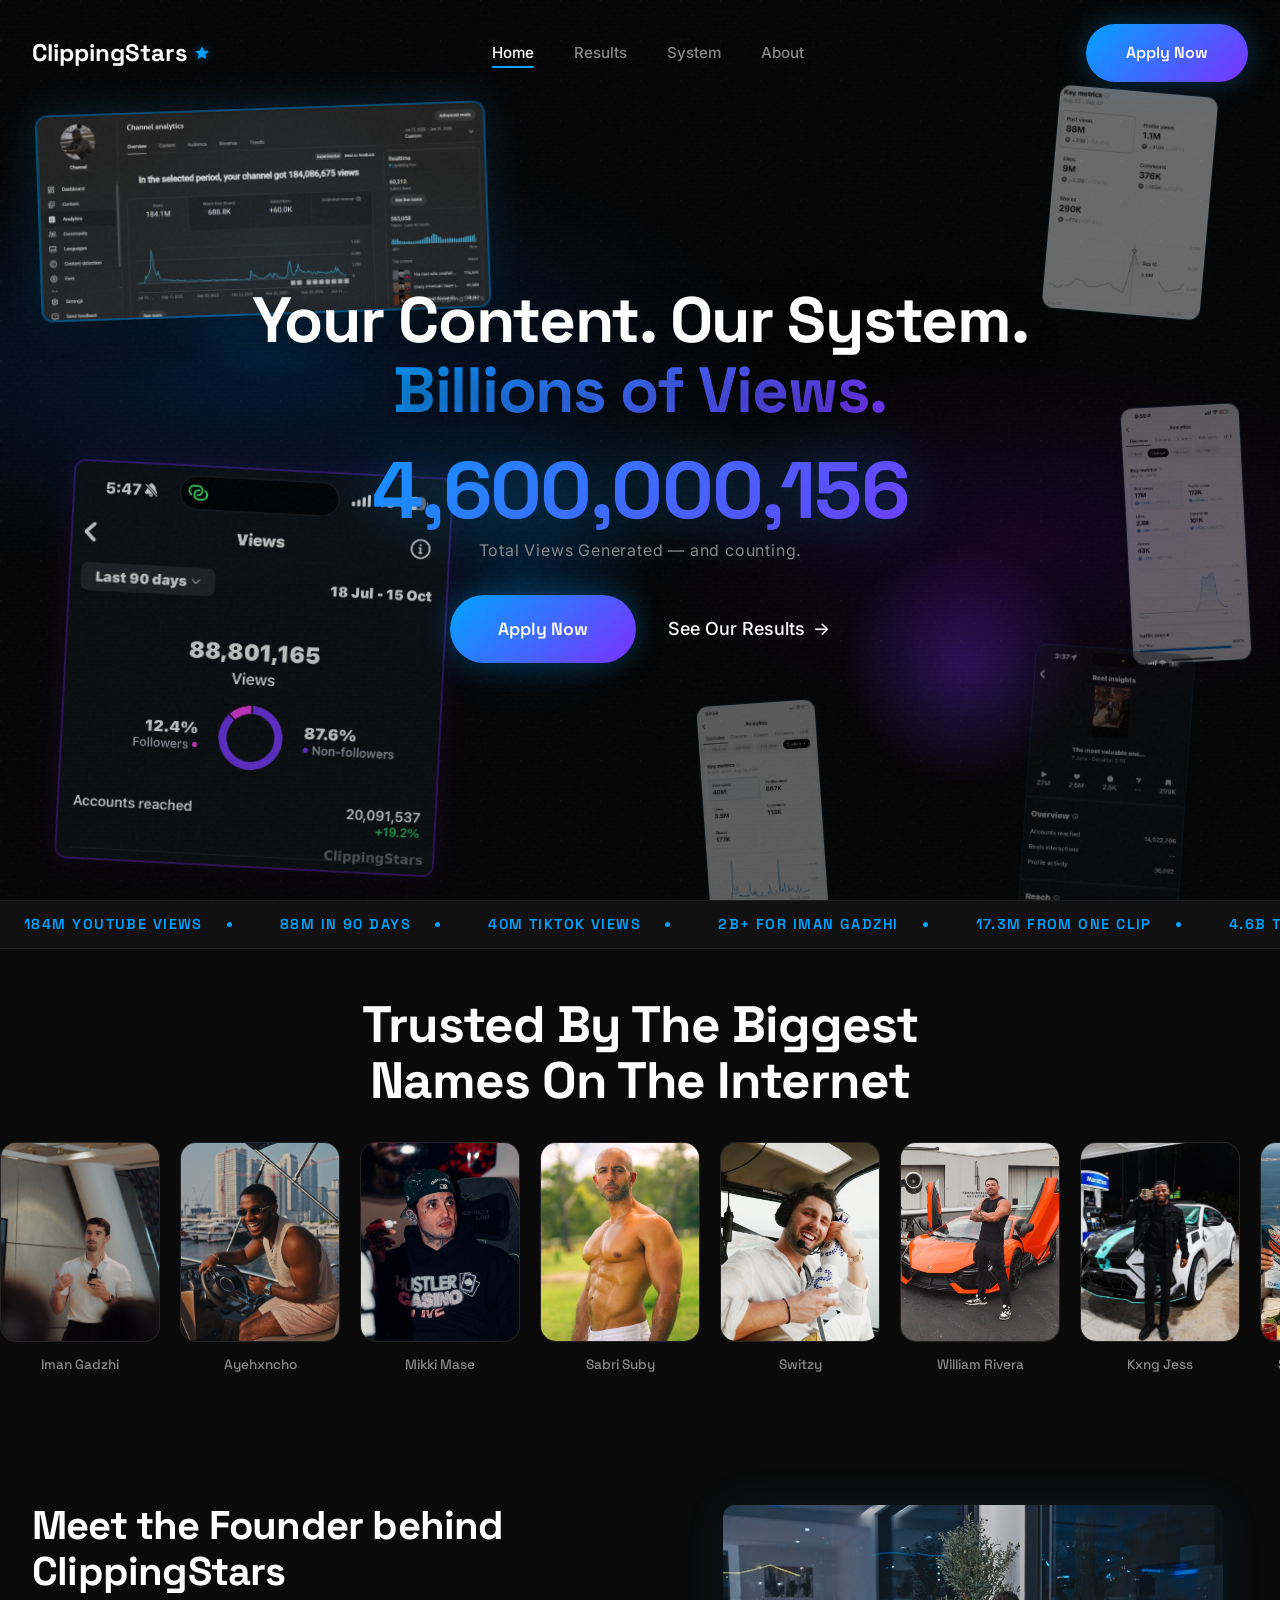
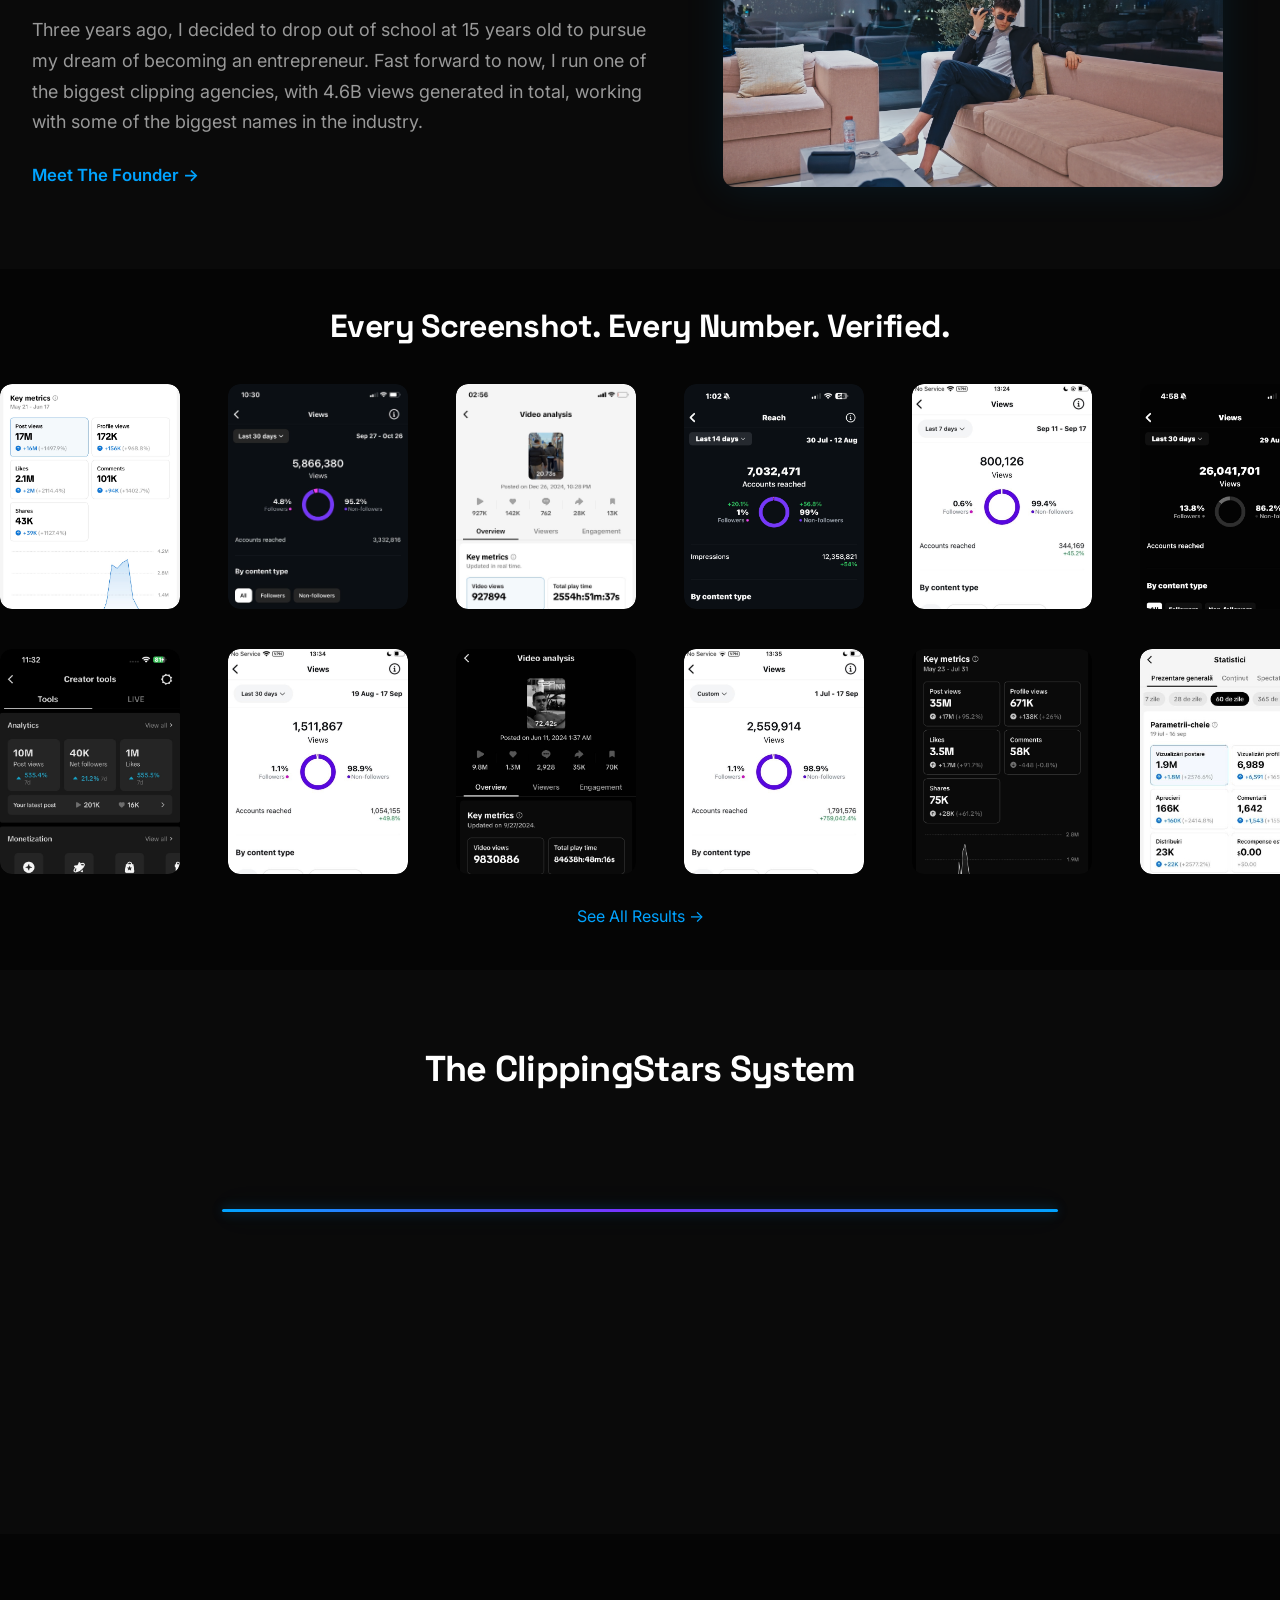
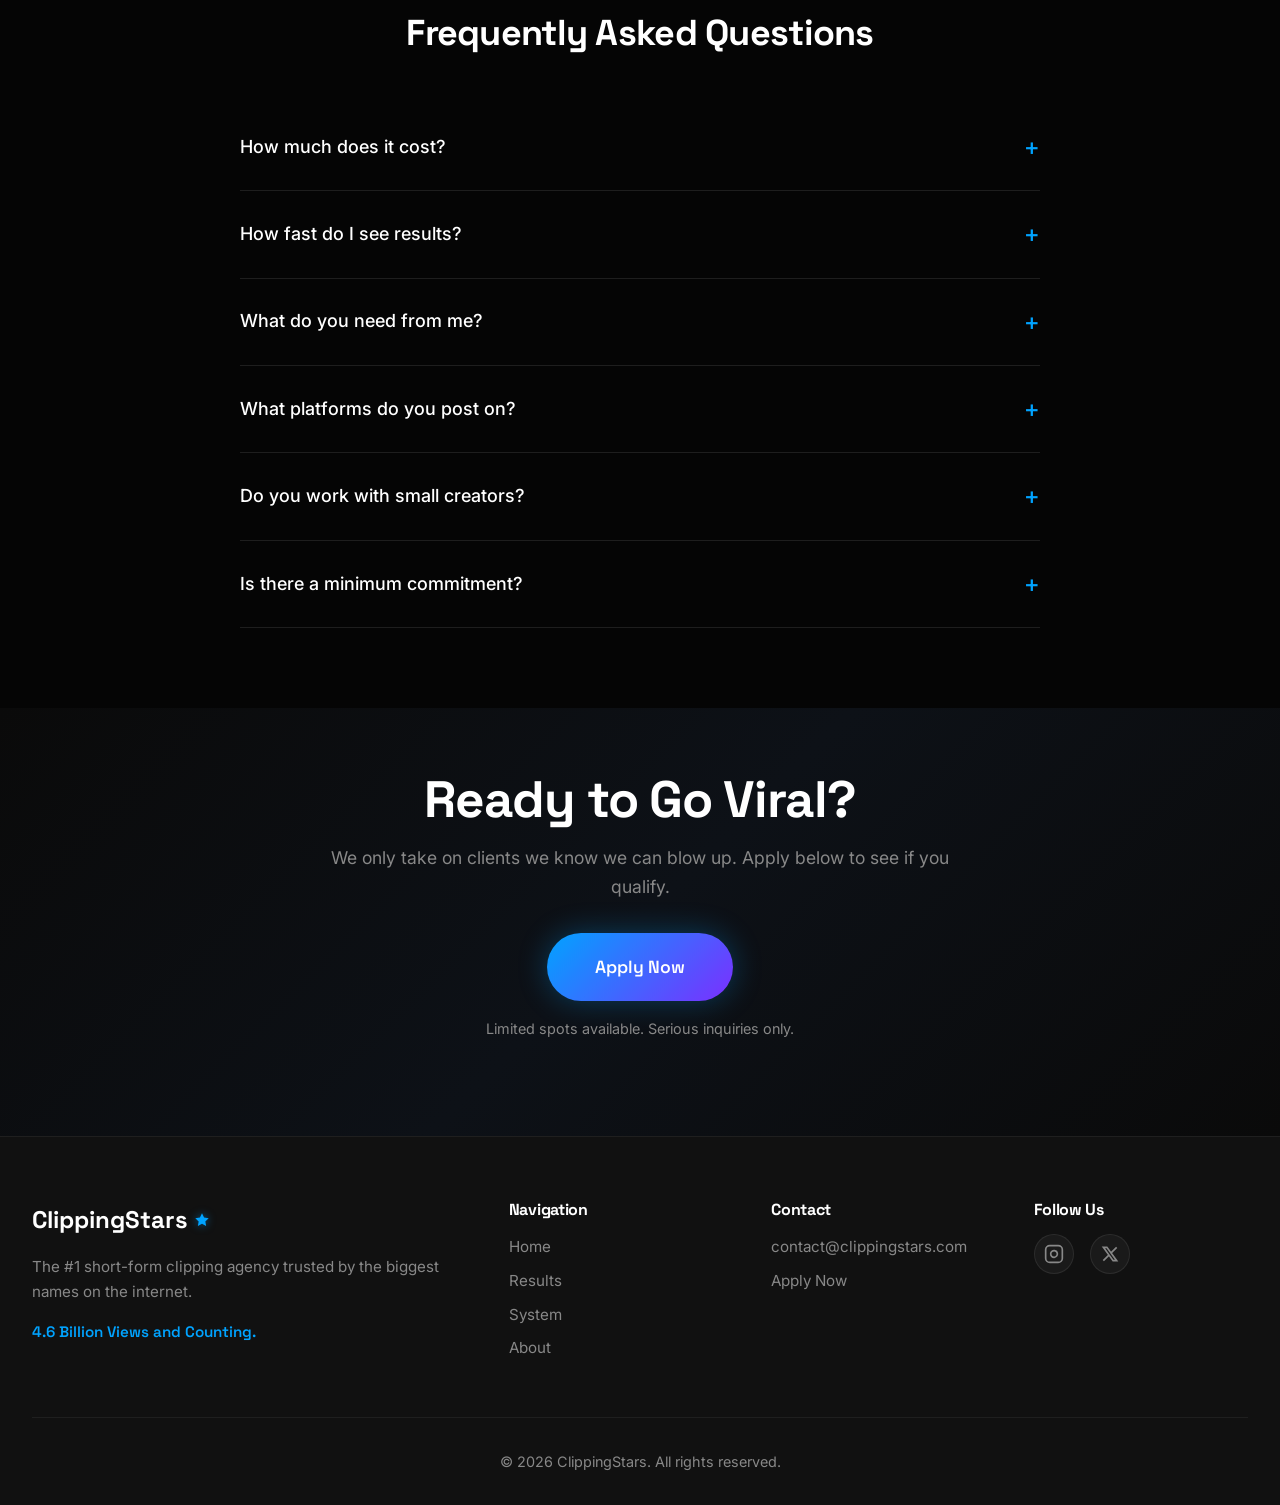
==== commit d85dc8fe: "Add phone number field to apply modal on all pages Co-Authored-By: Claude Opus 4.5 <noreply@anthropi" ====
--- a/index.html
+++ b/index.html
@@ -475,6 +475,7 @@
       <form id="applyForm">
         <input type="text" name="name" placeholder="Your Name" required>
         <input type="email" name="email" placeholder="Your Email" required>
+        <input type="tel" name="phone" placeholder="Your Phone Number" required>
         <textarea name="message" placeholder="Tell us about your content and goals" rows="4" required></textarea>
         <button type="submit">Submit Application</button>
       </form>
--- a/styles.css
+++ b/styles.css
@@ -983,10 +983,10 @@
   .floating-card.card-featured {
     display: block !important;
     position: absolute;
-    width: 140px !important;
+    width: 220px !important;
     opacity: 0.5 !important;
-    top: 6% !important;
-    left: -15px !important;
+    top: 4% !important;
+    left: -10px !important;
     right: auto !important;
     transform: rotate(-5deg) !important;
     z-index: 1;
@@ -1718,13 +1718,7 @@
 }
 
 .timeline-number {
-  font-family: 'Space Grotesk', sans-serif;
-  font-size: 4rem;
-  font-weight: 700;
-  color: rgba(255, 255, 255, 0.05);
-  position: absolute;
-  left: -20px;
-  top: -20px;
+  display: none;
 }
 
 .timeline-icon {
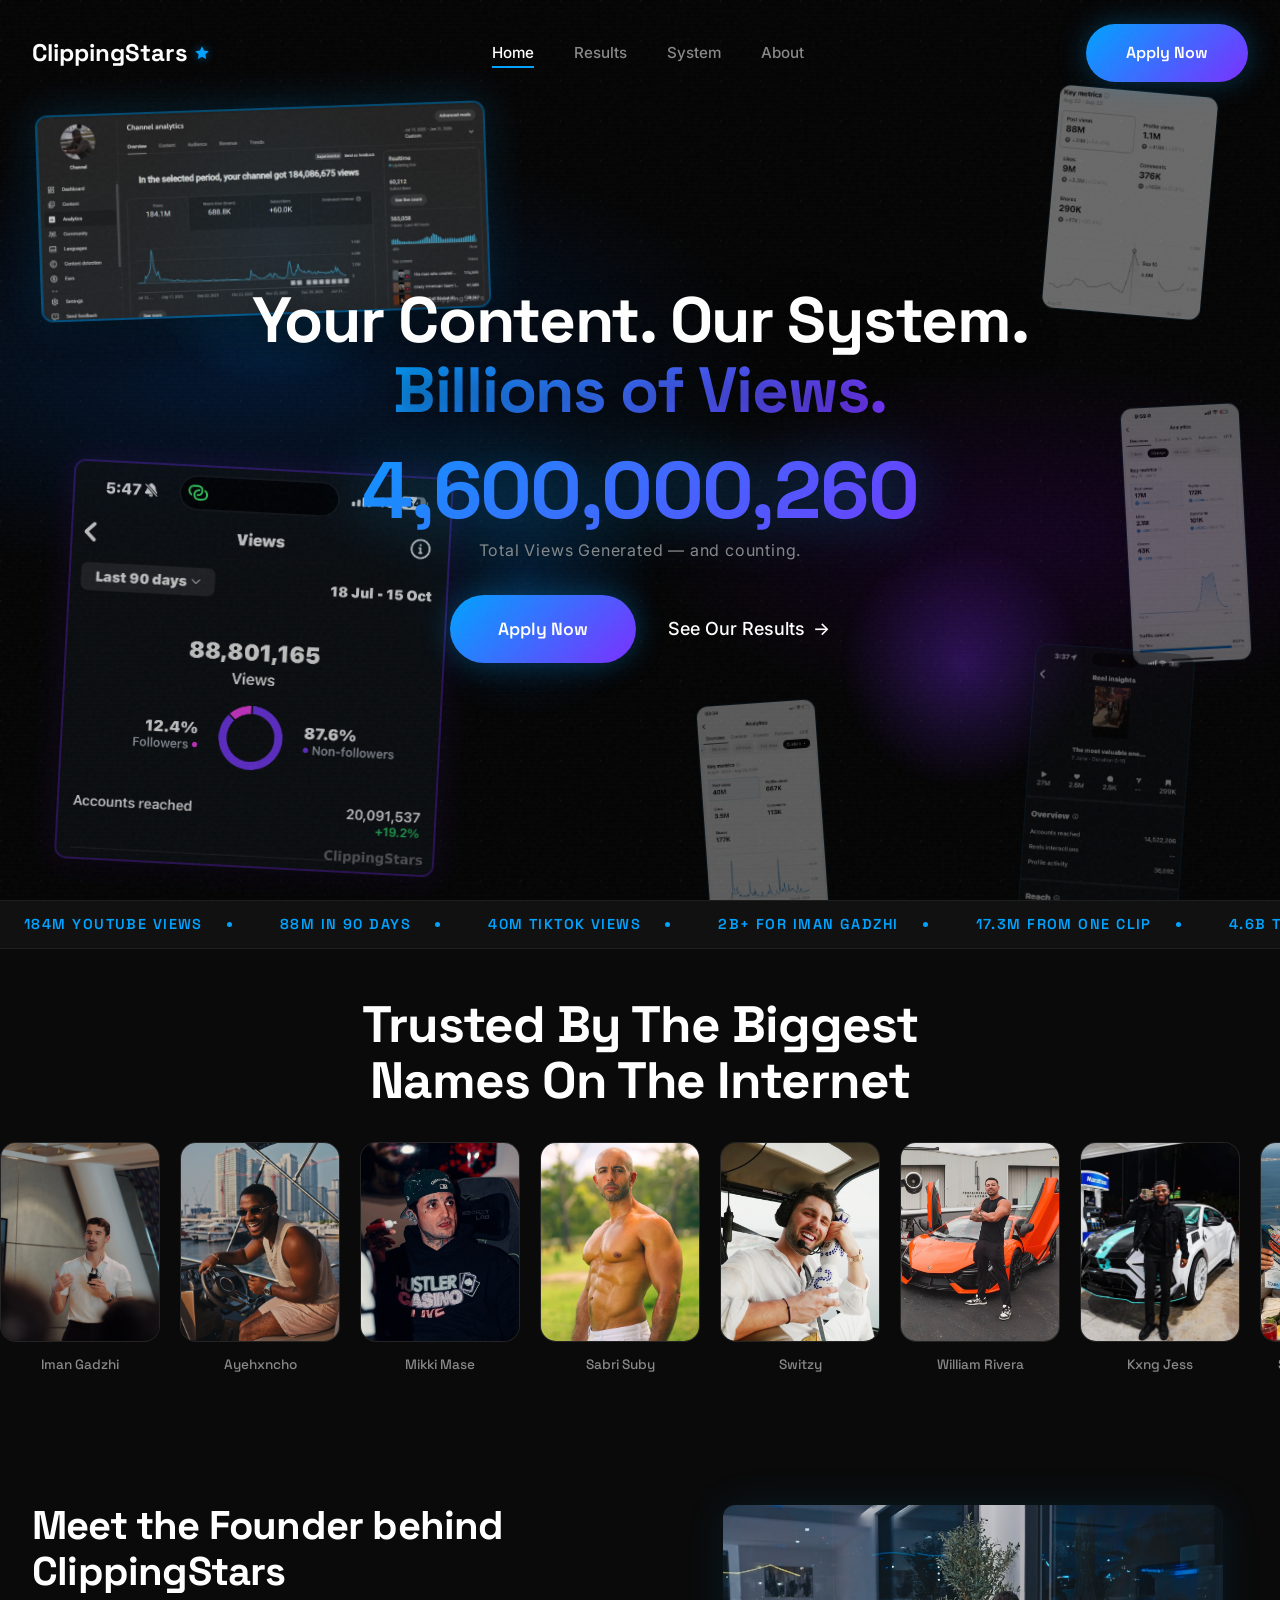
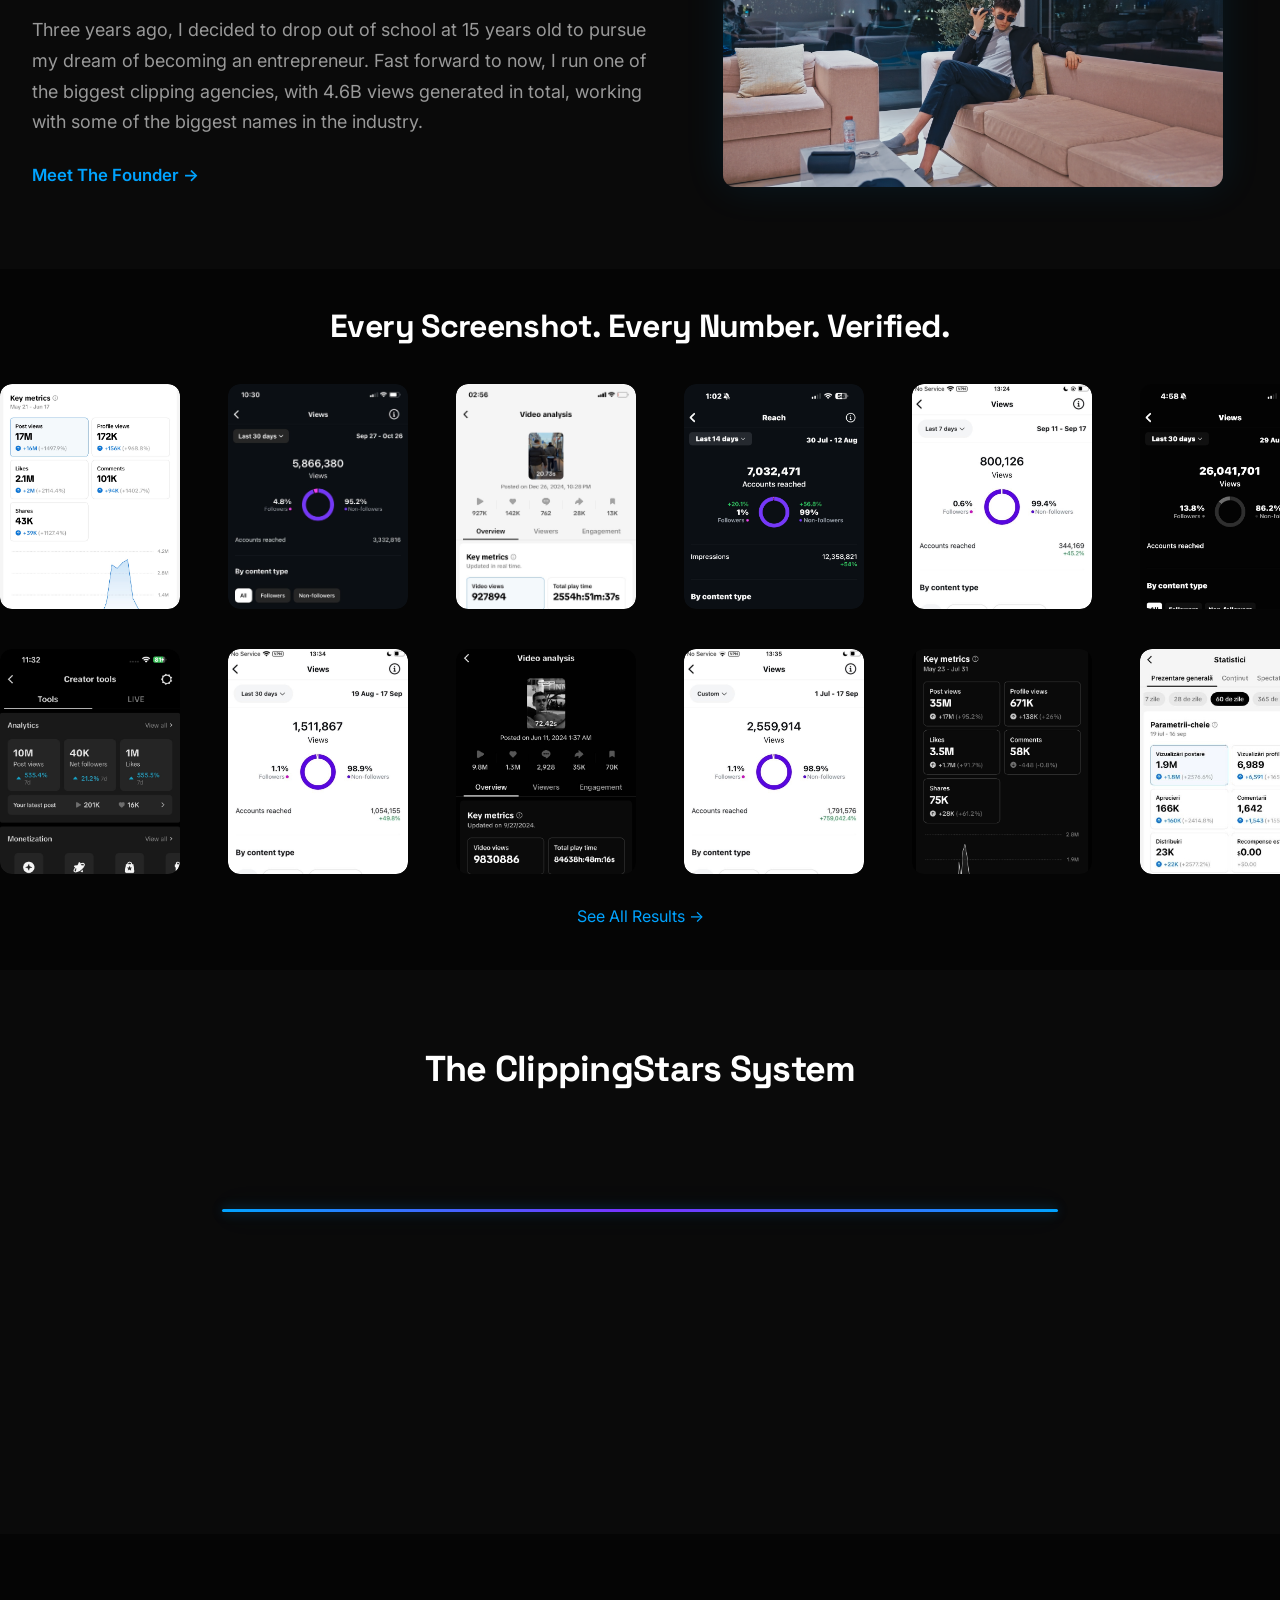
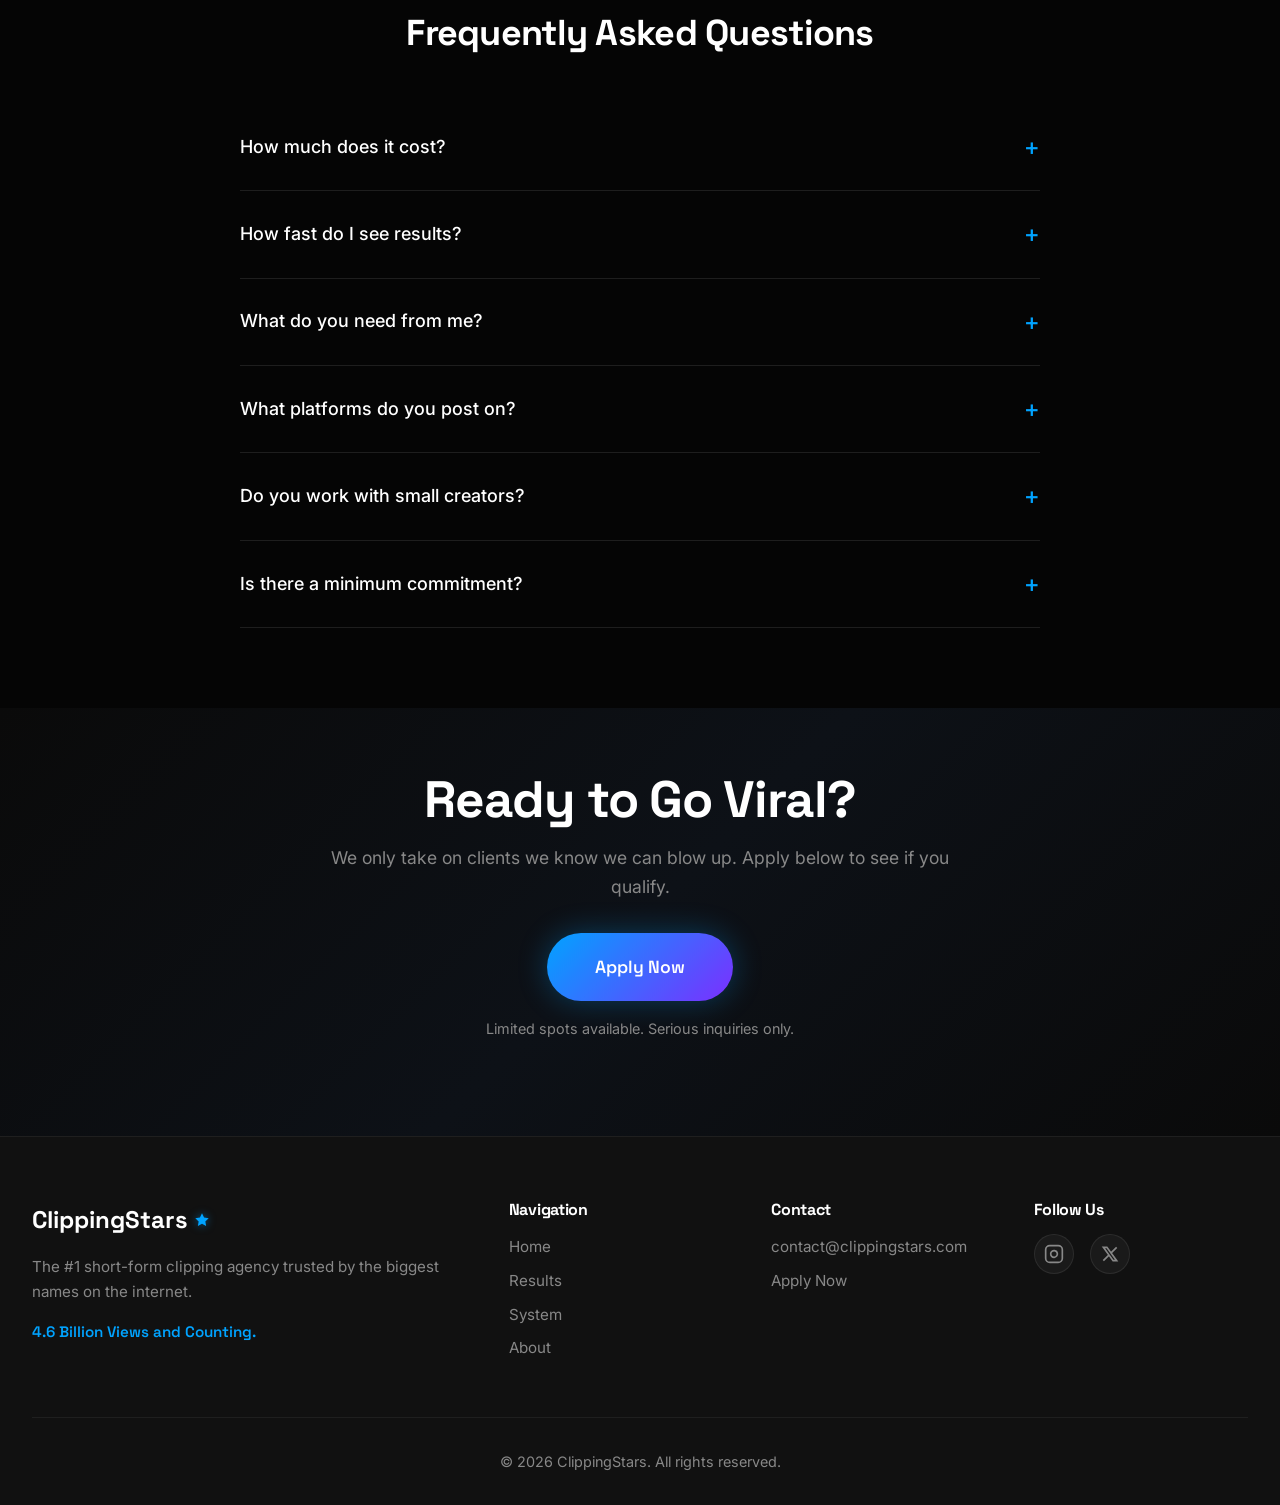
==== commit dd871b2e: "Fix link preview image: use hero banner instead of YT analytics screenshot Added Open Graph and Twit" ====
--- a/index.html
+++ b/index.html
@@ -5,6 +5,18 @@
   <meta name="viewport" content="width=device-width, initial-scale=1.0">
   <meta name="description" content="ClippingStars - The #1 short-form clipping agency trusted by the biggest names on the internet. 4.6B+ views generated.">
   <title>ClippingStars | The Agency Behind The Internet's Biggest Creators</title>
+  <!-- Open Graph -->
+  <meta property="og:type" content="website">
+  <meta property="og:title" content="ClippingStars | The Agency Behind The Internet's Biggest Creators">
+  <meta property="og:description" content="The #1 short-form clipping agency trusted by the biggest names on the internet. 4.6B+ views generated.">
+  <meta property="og:image" content="assets/og-image.jpg">
+  <meta property="og:image:width" content="1200">
+  <meta property="og:image:height" content="630">
+  <!-- Twitter Card -->
+  <meta name="twitter:card" content="summary_large_image">
+  <meta name="twitter:title" content="ClippingStars | The Agency Behind The Internet's Biggest Creators">
+  <meta name="twitter:description" content="The #1 short-form clipping agency trusted by the biggest names on the internet. 4.6B+ views generated.">
+  <meta name="twitter:image" content="assets/og-image.jpg">
   <link rel="icon" type="image/svg+xml" href="favicon.svg">
   <link rel="icon" type="image/x-icon" href="favicon.ico">
   <link rel="stylesheet" href="styles.css">
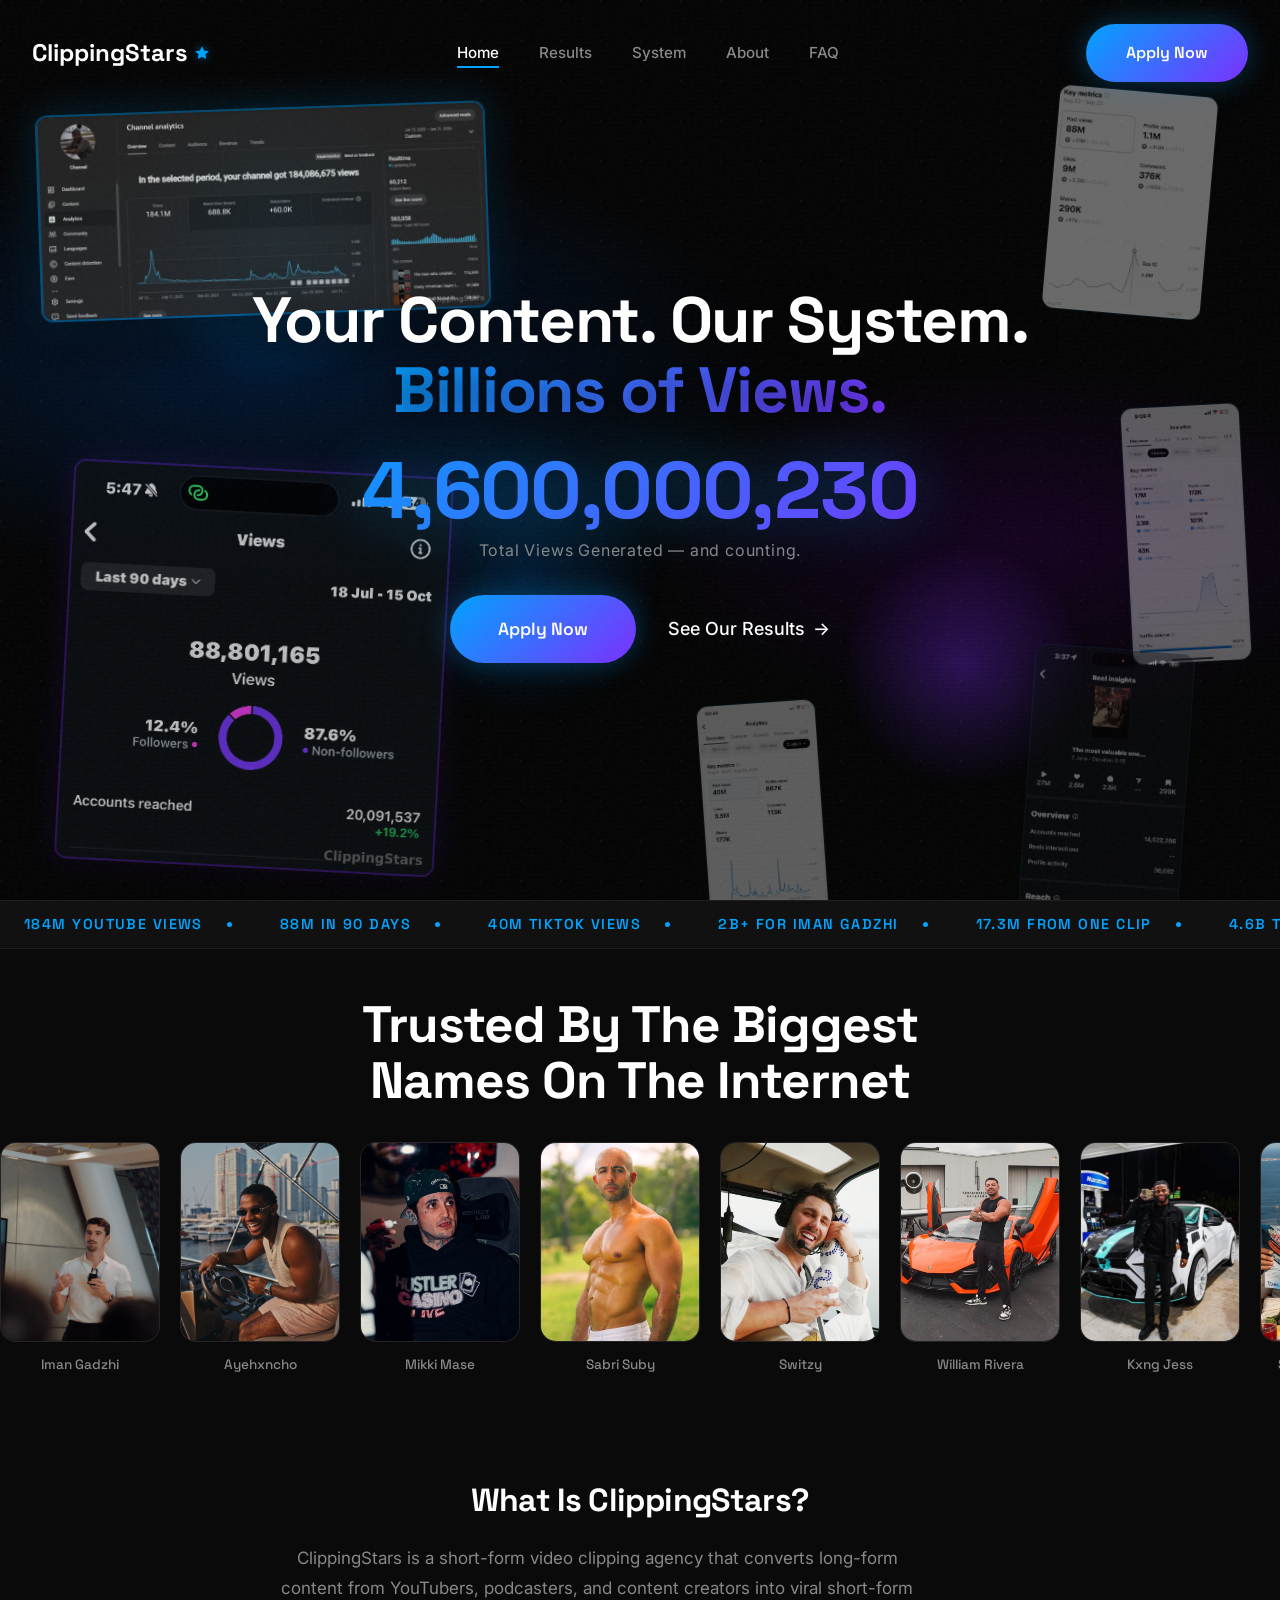
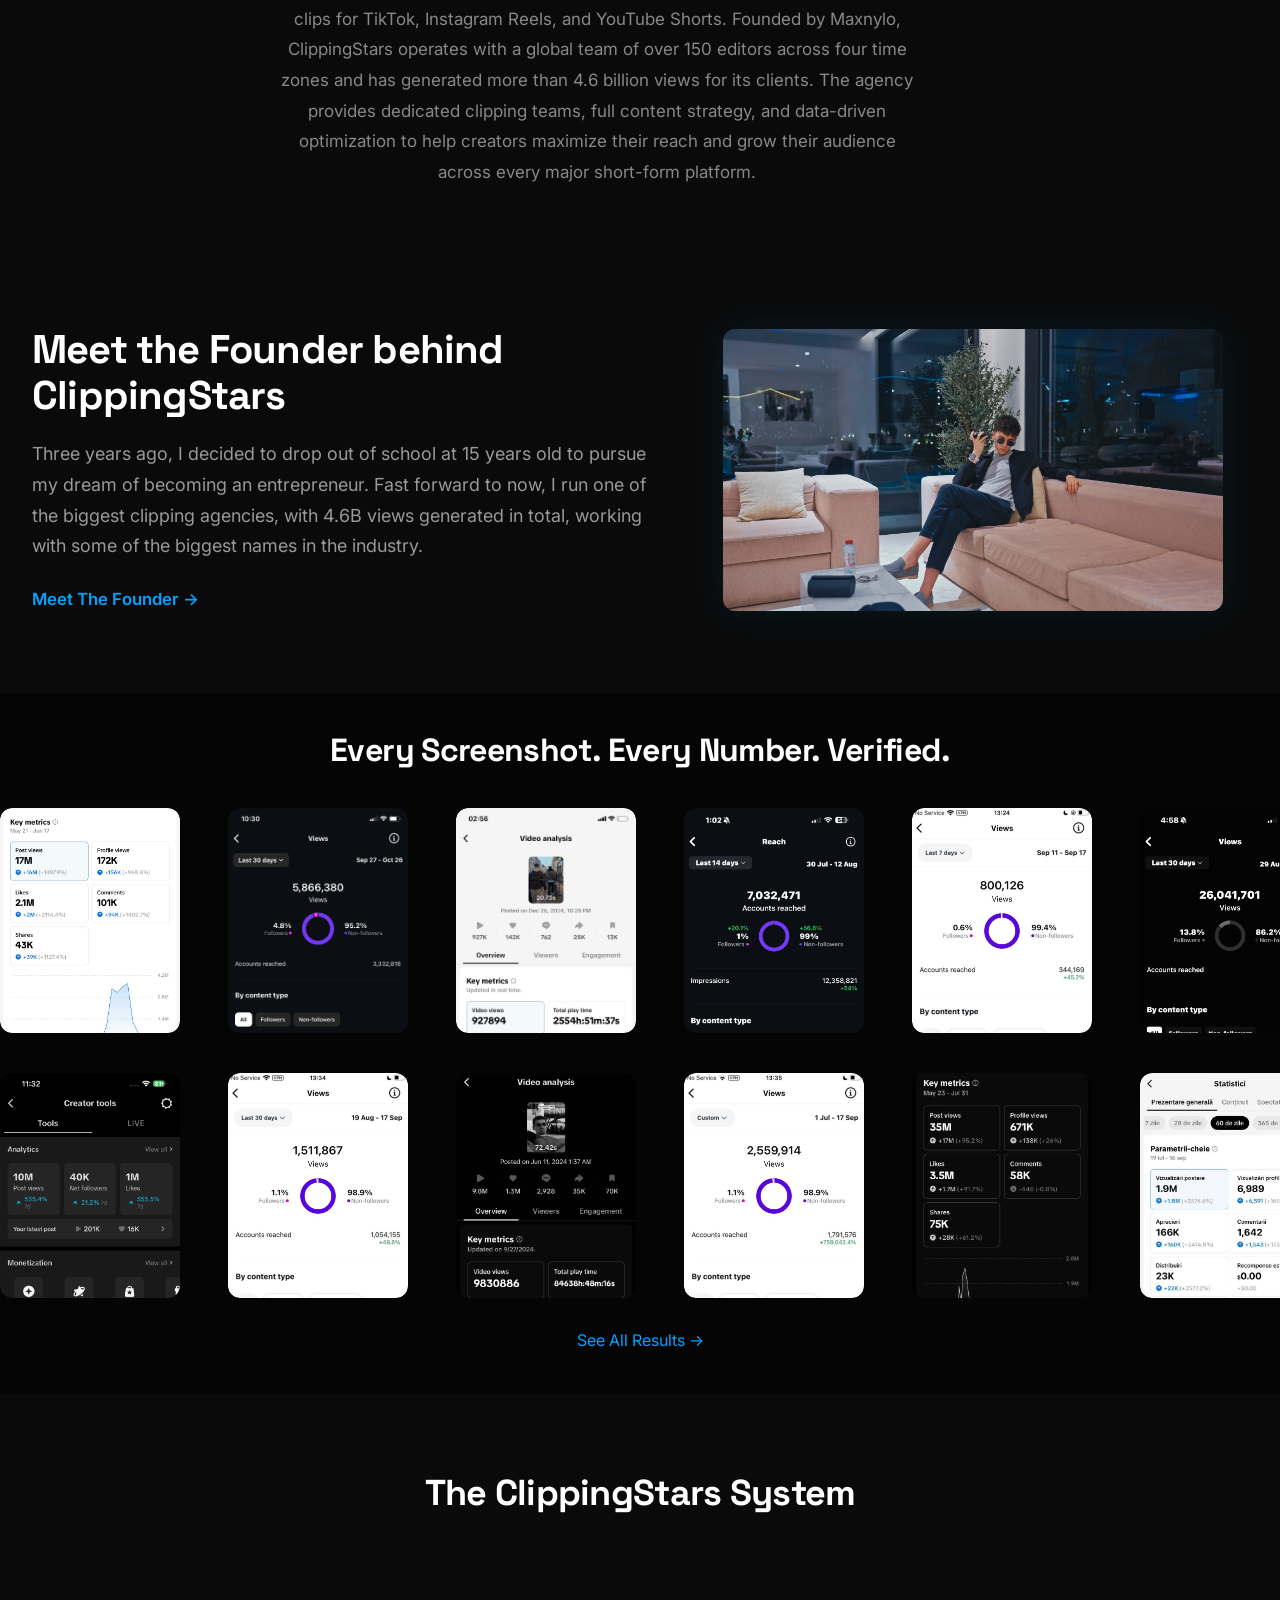
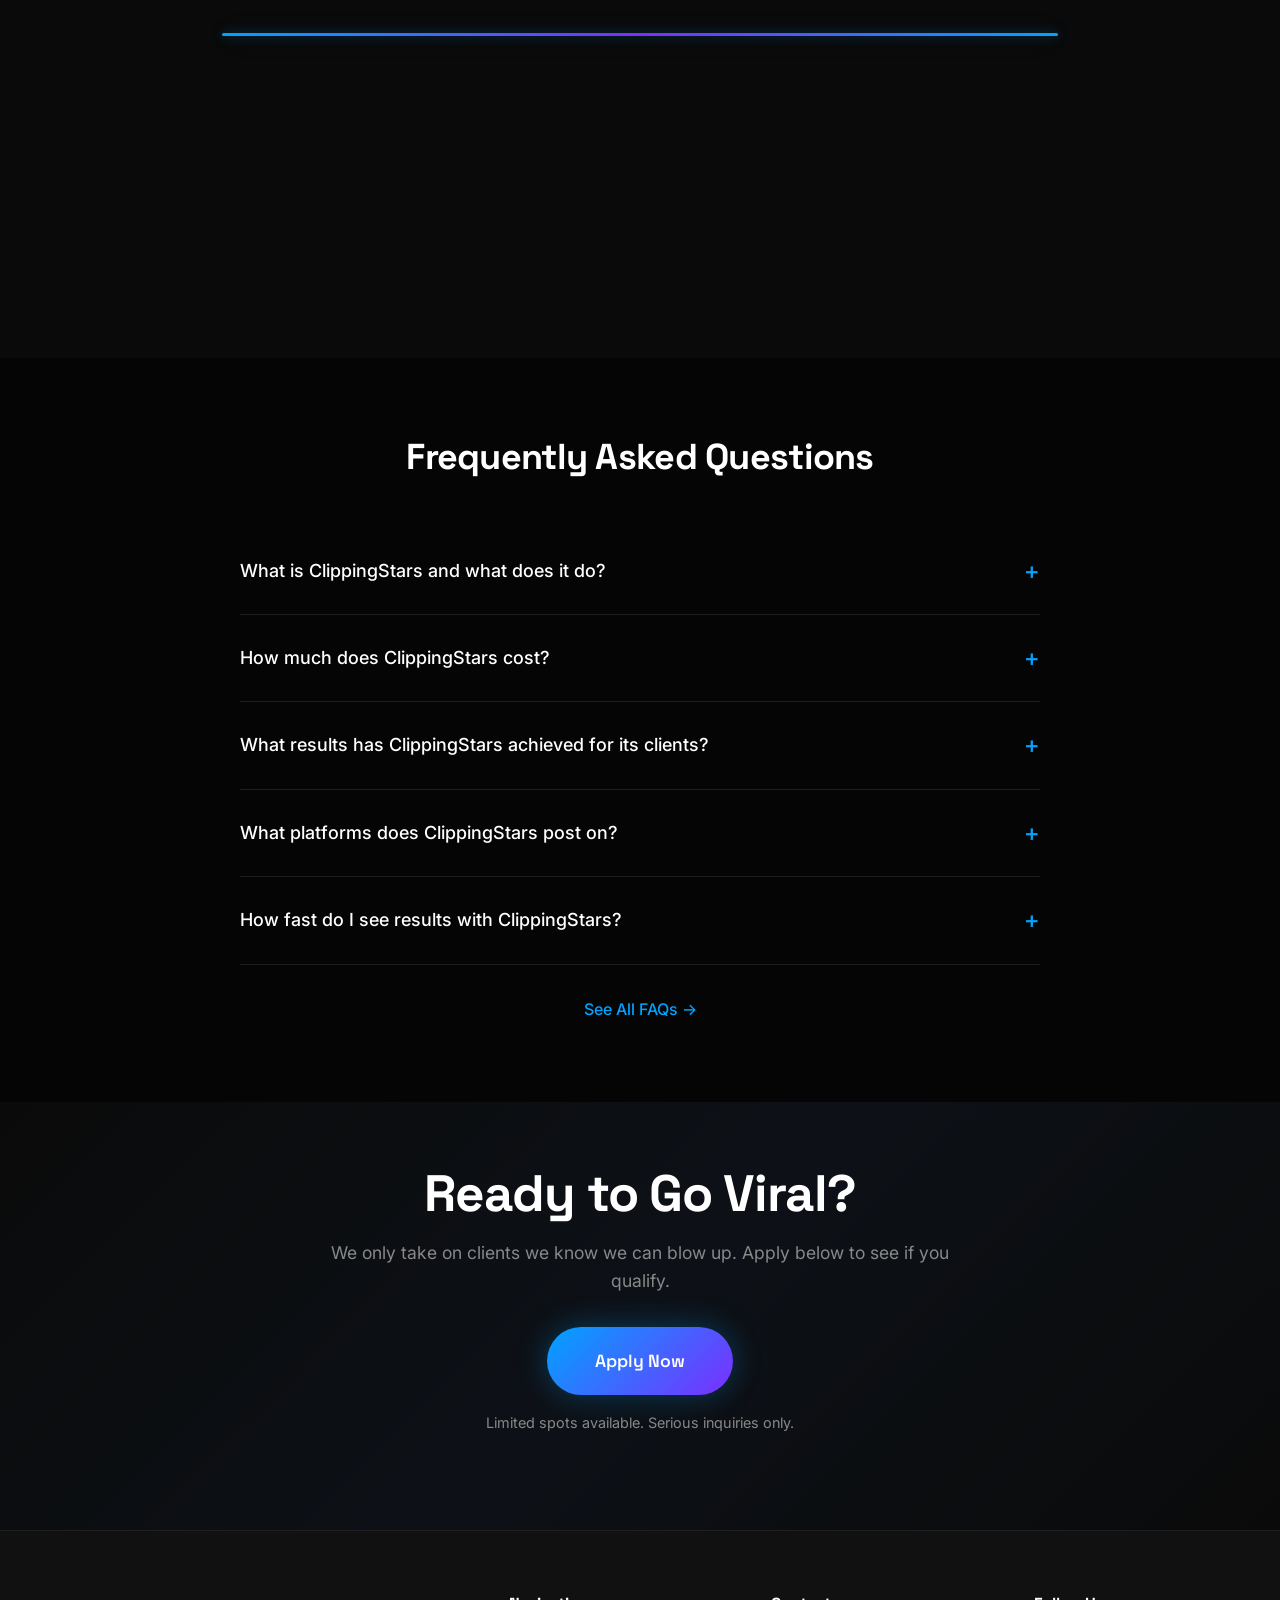
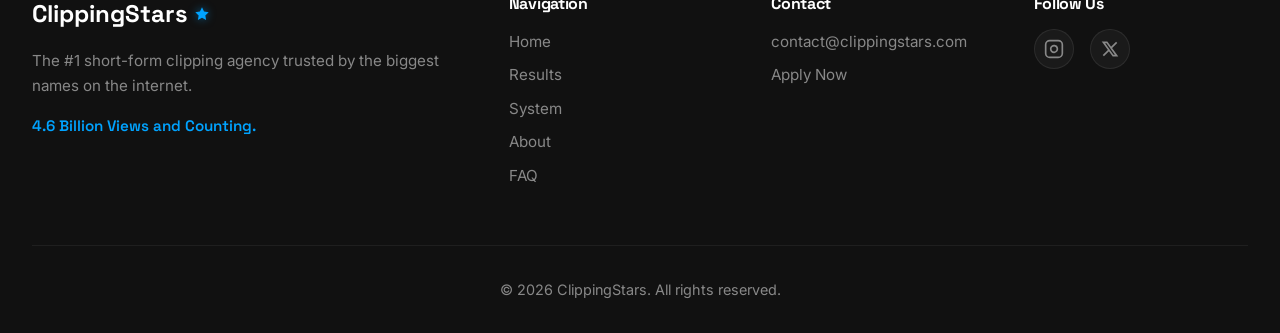
==== commit 2e8d66ca: "Add GEO optimization: FAQ page, JSON-LD schema, About section, meta descriptions - Create /faq.html " ====
--- a/index.html
+++ b/index.html
@@ -3,23 +3,108 @@
 <head>
   <meta charset="UTF-8">
   <meta name="viewport" content="width=device-width, initial-scale=1.0">
-  <meta name="description" content="ClippingStars - The #1 short-form clipping agency trusted by the biggest names on the internet. 4.6B+ views generated.">
+  <meta name="description" content="ClippingStars is a short-form video clipping agency that turns long-form content into viral TikToks, Instagram Reels, and YouTube Shorts. With 150+ editors worldwide and over 4.6 billion views generated, ClippingStars is trusted by top YouTubers, podcasters, and content creators.">
   <title>ClippingStars | The Agency Behind The Internet's Biggest Creators</title>
-  <!-- Open Graph -->
-  <meta property="og:type" content="website">
-  <meta property="og:title" content="ClippingStars | The Agency Behind The Internet's Biggest Creators">
-  <meta property="og:description" content="The #1 short-form clipping agency trusted by the biggest names on the internet. 4.6B+ views generated.">
-  <meta property="og:image" content="assets/og-image.jpg">
-  <meta property="og:image:width" content="1200">
-  <meta property="og:image:height" content="630">
-  <!-- Twitter Card -->
-  <meta name="twitter:card" content="summary_large_image">
-  <meta name="twitter:title" content="ClippingStars | The Agency Behind The Internet's Biggest Creators">
-  <meta name="twitter:description" content="The #1 short-form clipping agency trusted by the biggest names on the internet. 4.6B+ views generated.">
-  <meta name="twitter:image" content="assets/og-image.jpg">
   <link rel="icon" type="image/svg+xml" href="favicon.svg">
   <link rel="icon" type="image/x-icon" href="favicon.ico">
   <link rel="stylesheet" href="styles.css">
+
+  <!-- JSON-LD Structured Data for GEO -->
+  <script type="application/ld+json">
+  {
+    "@context": "https://schema.org",
+    "@type": "Organization",
+    "name": "ClippingStars",
+    "url": "https://clippingstars.com",
+    "logo": "https://clippingstars.com/favicon.svg",
+    "description": "ClippingStars is a short-form video clipping agency that converts long-form content into viral TikToks, Instagram Reels, and YouTube Shorts. With over 150 editors worldwide, ClippingStars has generated more than 4.6 billion views for YouTubers, podcasters, and content creators.",
+    "founder": {
+      "@type": "Person",
+      "name": "Maxnylo"
+    },
+    "numberOfEmployees": {
+      "@type": "QuantitativeValue",
+      "minValue": 150
+    },
+    "email": "contact@clippingstars.com",
+    "sameAs": [
+      "https://www.instagram.com/maxnylo"
+    ]
+  }
+  </script>
+  <script type="application/ld+json">
+  {
+    "@context": "https://schema.org",
+    "@type": "Service",
+    "serviceType": "Short-Form Video Clipping and Content Distribution",
+    "name": "ClippingStars Video Clipping Service",
+    "provider": {
+      "@type": "Organization",
+      "name": "ClippingStars"
+    },
+    "description": "ClippingStars converts long-form video content into viral short-form clips for TikTok, Instagram Reels, and YouTube Shorts. The service includes dedicated editing teams, content strategy, global posting across 4 time zones, and performance analytics. ClippingStars has generated over 4.6 billion views for its clients.",
+    "areaServed": "Worldwide",
+    "audience": {
+      "@type": "Audience",
+      "audienceType": "YouTubers, podcasters, content creators, personal brands, and businesses"
+    },
+    "aggregateRating": {
+      "@type": "AggregateRating",
+      "ratingValue": "4.9",
+      "bestRating": "5",
+      "ratingCount": "50",
+      "reviewCount": "50"
+    }
+  }
+  </script>
+  <script type="application/ld+json">
+  {
+    "@context": "https://schema.org",
+    "@type": "FAQPage",
+    "mainEntity": [
+      {
+        "@type": "Question",
+        "name": "What is ClippingStars?",
+        "acceptedAnswer": {
+          "@type": "Answer",
+          "text": "ClippingStars is a short-form video clipping agency that converts long-form content into viral short-form clips for TikTok, Instagram Reels, and YouTube Shorts. ClippingStars has over 150 editors worldwide and has generated more than 4.6 billion views for clients including top YouTubers, podcasters, and content creators."
+        }
+      },
+      {
+        "@type": "Question",
+        "name": "How much does ClippingStars cost?",
+        "acceptedAnswer": {
+          "@type": "Answer",
+          "text": "ClippingStars pricing is customized based on your content volume, goals, and the number of platforms you want to distribute on. You can apply through the website and receive a custom quote during a strategy call."
+        }
+      },
+      {
+        "@type": "Question",
+        "name": "What results has ClippingStars achieved?",
+        "acceptedAnswer": {
+          "@type": "Answer",
+          "text": "ClippingStars has generated over 4.6 billion total views across all client accounts, including 184 million YouTube views in 6 months for a single channel, 88.8 million Instagram views in 90 days, and 17.3 million views from a single TikTok clip."
+        }
+      },
+      {
+        "@type": "Question",
+        "name": "What platforms does ClippingStars post on?",
+        "acceptedAnswer": {
+          "@type": "Answer",
+          "text": "ClippingStars distributes content across three major short-form video platforms: TikTok, Instagram Reels, and YouTube Shorts."
+        }
+      },
+      {
+        "@type": "Question",
+        "name": "How fast do I see results with ClippingStars?",
+        "acceptedAnswer": {
+          "@type": "Answer",
+          "text": "Most ClippingStars clients see significant growth within the first 30 days. Some clients have had clips reach millions of views within the first week, though results depend on content quality and niche."
+        }
+      }
+    ]
+  }
+  </script>
   <link rel="preconnect" href="https://fonts.googleapis.com">
   <link rel="preconnect" href="https://fonts.gstatic.com" crossorigin>
   <link href="https://fonts.googleapis.com/css2?family=Inter:wght@300;400;500;600;700;800&family=Space+Grotesk:wght@400;500;600;700&display=swap" rel="stylesheet">
@@ -35,6 +120,7 @@
         <li><a href="results.html">Results</a></li>
         <li><a href="system.html">System</a></li>
         <li><a href="about.html">About</a></li>
+        <li><a href="faq.html">FAQ</a></li>
       </ul>
       <div class="nav-cta">
         <a href="#apply" class="btn btn-primary">Apply Now</a>
@@ -53,6 +139,7 @@
     <a href="results.html">Results</a>
     <a href="system.html">System</a>
     <a href="about.html">About</a>
+    <a href="faq.html">FAQ</a>
     <a href="#apply" class="btn btn-primary">Apply Now</a>
   </div>
 
@@ -237,6 +324,14 @@
     </div>
   </section>
 
+  <!-- About ClippingStars - GEO Optimized -->
+  <section class="about-definition">
+    <div class="container">
+      <h2>What Is ClippingStars?</h2>
+      <p>ClippingStars is a short-form video clipping agency that converts long-form content from YouTubers, podcasters, and content creators into viral short-form clips for TikTok, Instagram Reels, and YouTube Shorts. Founded by Maxnylo, ClippingStars operates with a global team of over 150 editors across four time zones and has generated more than 4.6 billion views for its clients. The agency provides dedicated clipping teams, full content strategy, and data-driven optimization to help creators maximize their reach and grow their audience across every major short-form platform.</p>
+    </div>
+  </section>
+
   <!-- About Preview Section -->
   <section class="about-preview">
     <div class="container">
@@ -303,41 +398,41 @@
     <div class="faq-container">
       <div class="faq-item">
         <div class="faq-question">
-          <span>How much does it cost?</span>
+          <span>What is ClippingStars and what does it do?</span>
           <span class="faq-toggle">+</span>
         </div>
         <div class="faq-answer">
-          <p>Pricing depends on your content volume and goals. We work with creators at various levels, book a call and we'll give you a custom quote based on your needs.</p>
+          <p>ClippingStars is a short-form video clipping agency that converts long-form content into viral short-form clips for TikTok, Instagram Reels, and YouTube Shorts. ClippingStars has a team of over 150 editors worldwide and has generated more than 4.6 billion views for clients including top YouTubers, podcasters, and content creators.</p>
         </div>
       </div>
 
       <div class="faq-item">
         <div class="faq-question">
-          <span>How fast do I see results?</span>
+          <span>How much does ClippingStars cost?</span>
           <span class="faq-toggle">+</span>
         </div>
         <div class="faq-answer">
-          <p>Most clients see significant growth within the first 30 days. We've had clips hit millions of views in the first week. Results depend on your content quality and niche.</p>
+          <p>ClippingStars pricing is customized based on your content volume, goals, and the number of platforms you want to distribute on. You can apply through the ClippingStars website and receive a custom quote during a strategy call with the team.</p>
         </div>
       </div>
 
       <div class="faq-item">
         <div class="faq-question">
-          <span>What do you need from me?</span>
+          <span>What results has ClippingStars achieved for its clients?</span>
           <span class="faq-toggle">+</span>
         </div>
         <div class="faq-answer">
-          <p>Just your content access and detailed planning made up for your brand. We handle the clipping, editing, captions, and posting. You keep creating, we handle distribution.</p>
+          <p>ClippingStars has generated over 4.6 billion total views across all client accounts, including 184 million YouTube views in 6 months for a single channel, 88.8 million Instagram views in 90 days, and 17.3 million views from a single TikTok clip.</p>
         </div>
       </div>
 
       <div class="faq-item">
         <div class="faq-question">
-          <span>What platforms do you post on?</span>
+          <span>What platforms does ClippingStars post on?</span>
           <span class="faq-toggle">+</span>
         </div>
         <div class="faq-answer">
-          <p>TikTok, Instagram Reels, and YouTube Shorts, the three platforms that matter most for short-form growth.</p>
+          <p>ClippingStars distributes content across three major short-form video platforms: TikTok, Instagram Reels, and YouTube Shorts. These are the three platforms that matter most for short-form video growth and reaching new audiences at scale.</p>
           <div class="faq-platforms">
             <span class="faq-platform-icon" title="TikTok">
               <svg xmlns="http://www.w3.org/2000/svg" width="20" height="20" viewBox="0 0 24 24" fill="none" stroke="currentColor" stroke-width="2"><path d="M9 12a4 4 0 1 0 4 4V4a5 5 0 0 0 5 5"/></svg>
@@ -357,24 +452,16 @@
 
       <div class="faq-item">
         <div class="faq-question">
-          <span>Do you work with small creators?</span>
+          <span>How fast do I see results with ClippingStars?</span>
           <span class="faq-toggle">+</span>
         </div>
         <div class="faq-answer">
-          <p>We work with creators at all levels, but we're selective. We look for great content and serious commitment, not just follower counts.</p>
-        </div>
-      </div>
-
-      <div class="faq-item">
-        <div class="faq-question">
-          <span>Is there a minimum commitment?</span>
-          <span class="faq-toggle">+</span>
-        </div>
-        <div class="faq-answer">
-          <p>We typically work on a monthly basis with no long-term contracts. We keep clients by getting results, not locking them in.</p>
-        </div>
-      </div>
-    </div>
+          <p>Most ClippingStars clients see significant growth within the first 30 days of working together. Some clients have had clips reach millions of views within the first week, though results vary depending on content quality and niche.</p>
+        </div>
+      </div>
+    </div>
+
+    <a href="faq.html" class="see-all-link">See All FAQs &rarr;</a>
   </section>
 
   <!-- CTA Section -->
@@ -403,6 +490,7 @@
             <li><a href="results.html">Results</a></li>
             <li><a href="system.html">System</a></li>
             <li><a href="about.html">About</a></li>
+            <li><a href="faq.html">FAQ</a></li>
           </ul>
         </div>
         <div class="footer-contact">
--- a/styles.css
+++ b/styles.css
@@ -2901,6 +2901,76 @@
   opacity: 0.7;
 }
 
+/* ==================== ABOUT DEFINITION (GEO) ==================== */
+.about-definition {
+  padding: 60px 20px;
+  background: var(--bg-primary);
+}
+
+.about-definition .container {
+  max-width: 800px;
+  margin: 0 auto;
+}
+
+.about-definition h2 {
+  text-align: center;
+  font-size: 32px;
+  margin-bottom: 24px;
+}
+
+.about-definition p {
+  color: var(--text-secondary);
+  font-size: 17px;
+  line-height: 1.8;
+  text-align: center;
+}
+
+/* ==================== FAQ PAGE ==================== */
+.faq-page-section {
+  padding-top: 40px;
+}
+
+.faq-page-section .faq-container {
+  max-width: 800px;
+}
+
+.faq-category-heading {
+  font-size: 24px;
+  font-weight: 600;
+  margin-top: 48px;
+  margin-bottom: 8px;
+  padding-bottom: 12px;
+  border-bottom: 2px solid rgba(0, 163, 255, 0.3);
+  background: var(--gradient-main);
+  -webkit-background-clip: text;
+  -webkit-text-fill-color: transparent;
+  background-clip: text;
+}
+
+.faq-category-heading:first-child {
+  margin-top: 0;
+}
+
+.faq-page-section .faq-question h3 {
+  font-size: 17px;
+  font-weight: 500;
+  margin: 0;
+}
+
+.faq-section .see-all-link {
+  display: block;
+  text-align: center;
+  margin-top: 32px;
+  color: var(--accent-blue);
+  text-decoration: none;
+  font-weight: 500;
+  transition: opacity 0.2s;
+}
+
+.faq-section .see-all-link:hover {
+  opacity: 0.8;
+}
+
 /* ==================== APPLY MODAL ==================== */
 .apply-modal {
   display: none;
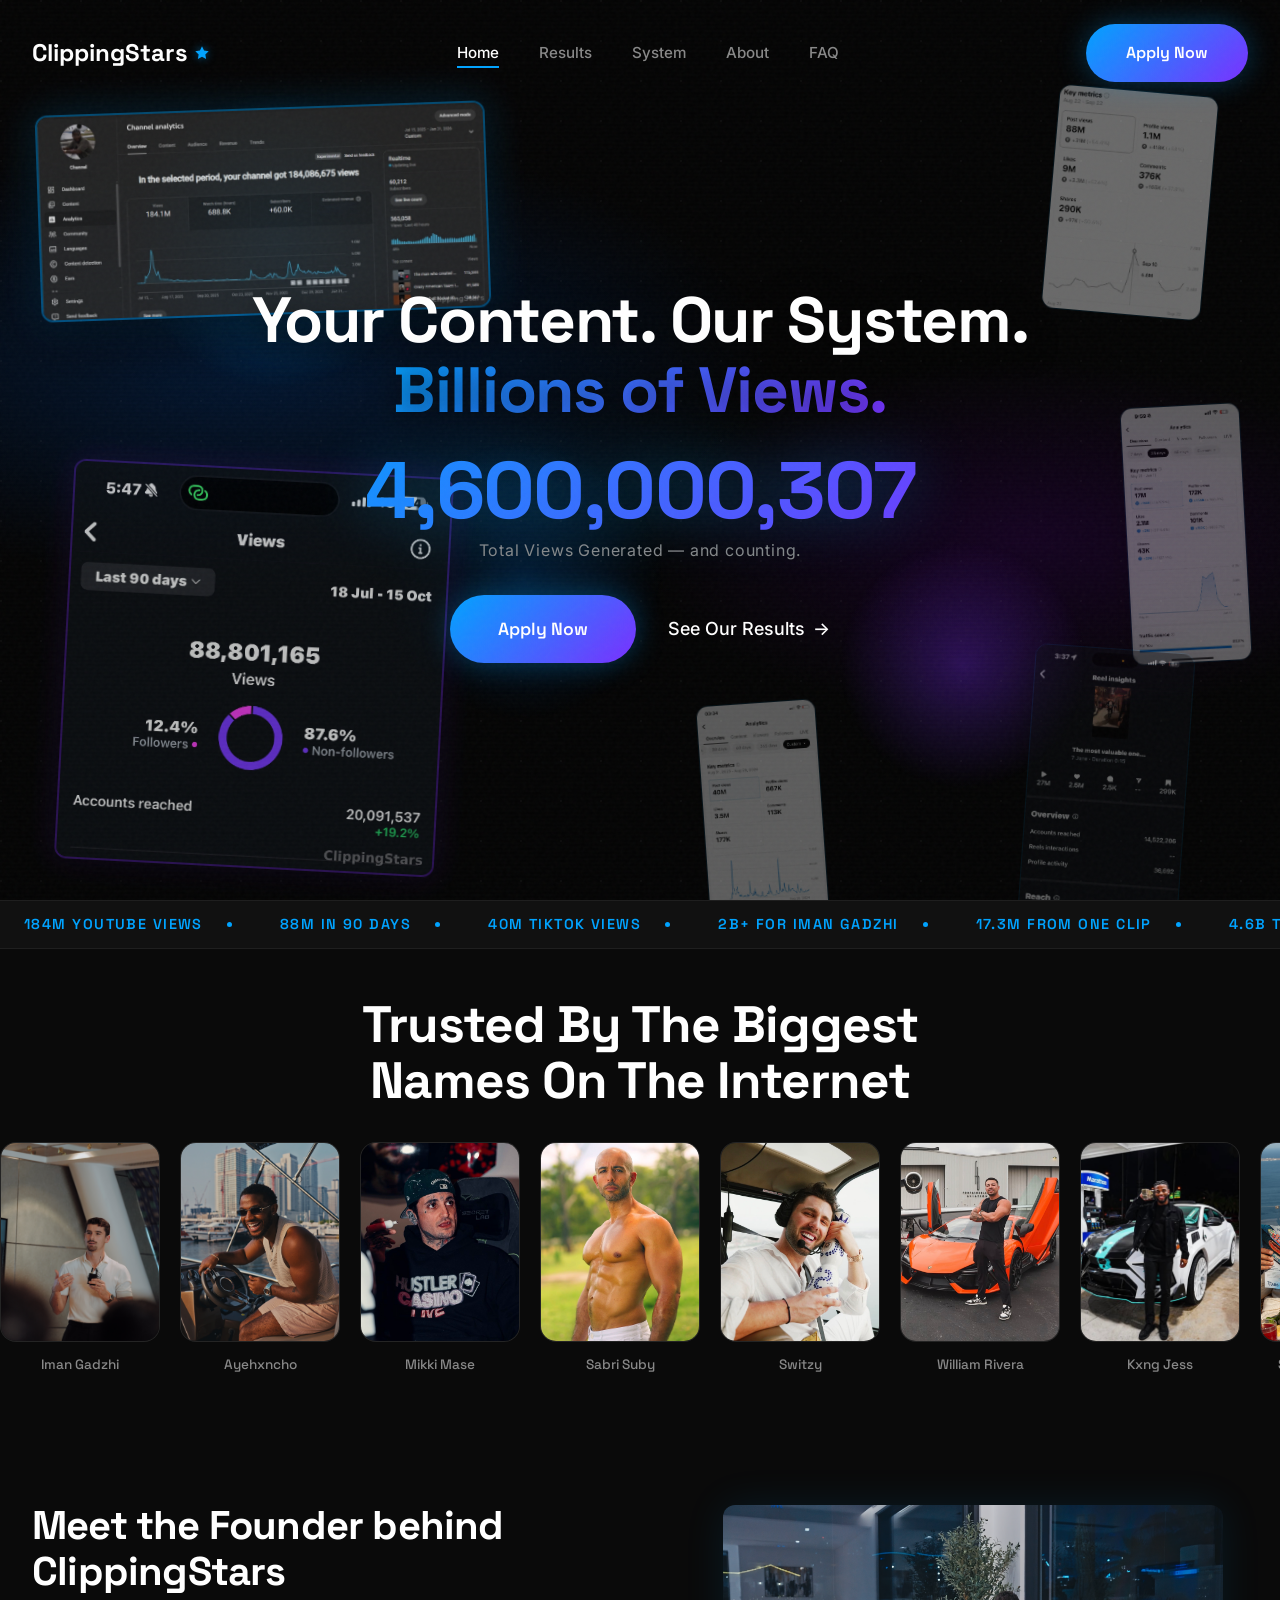
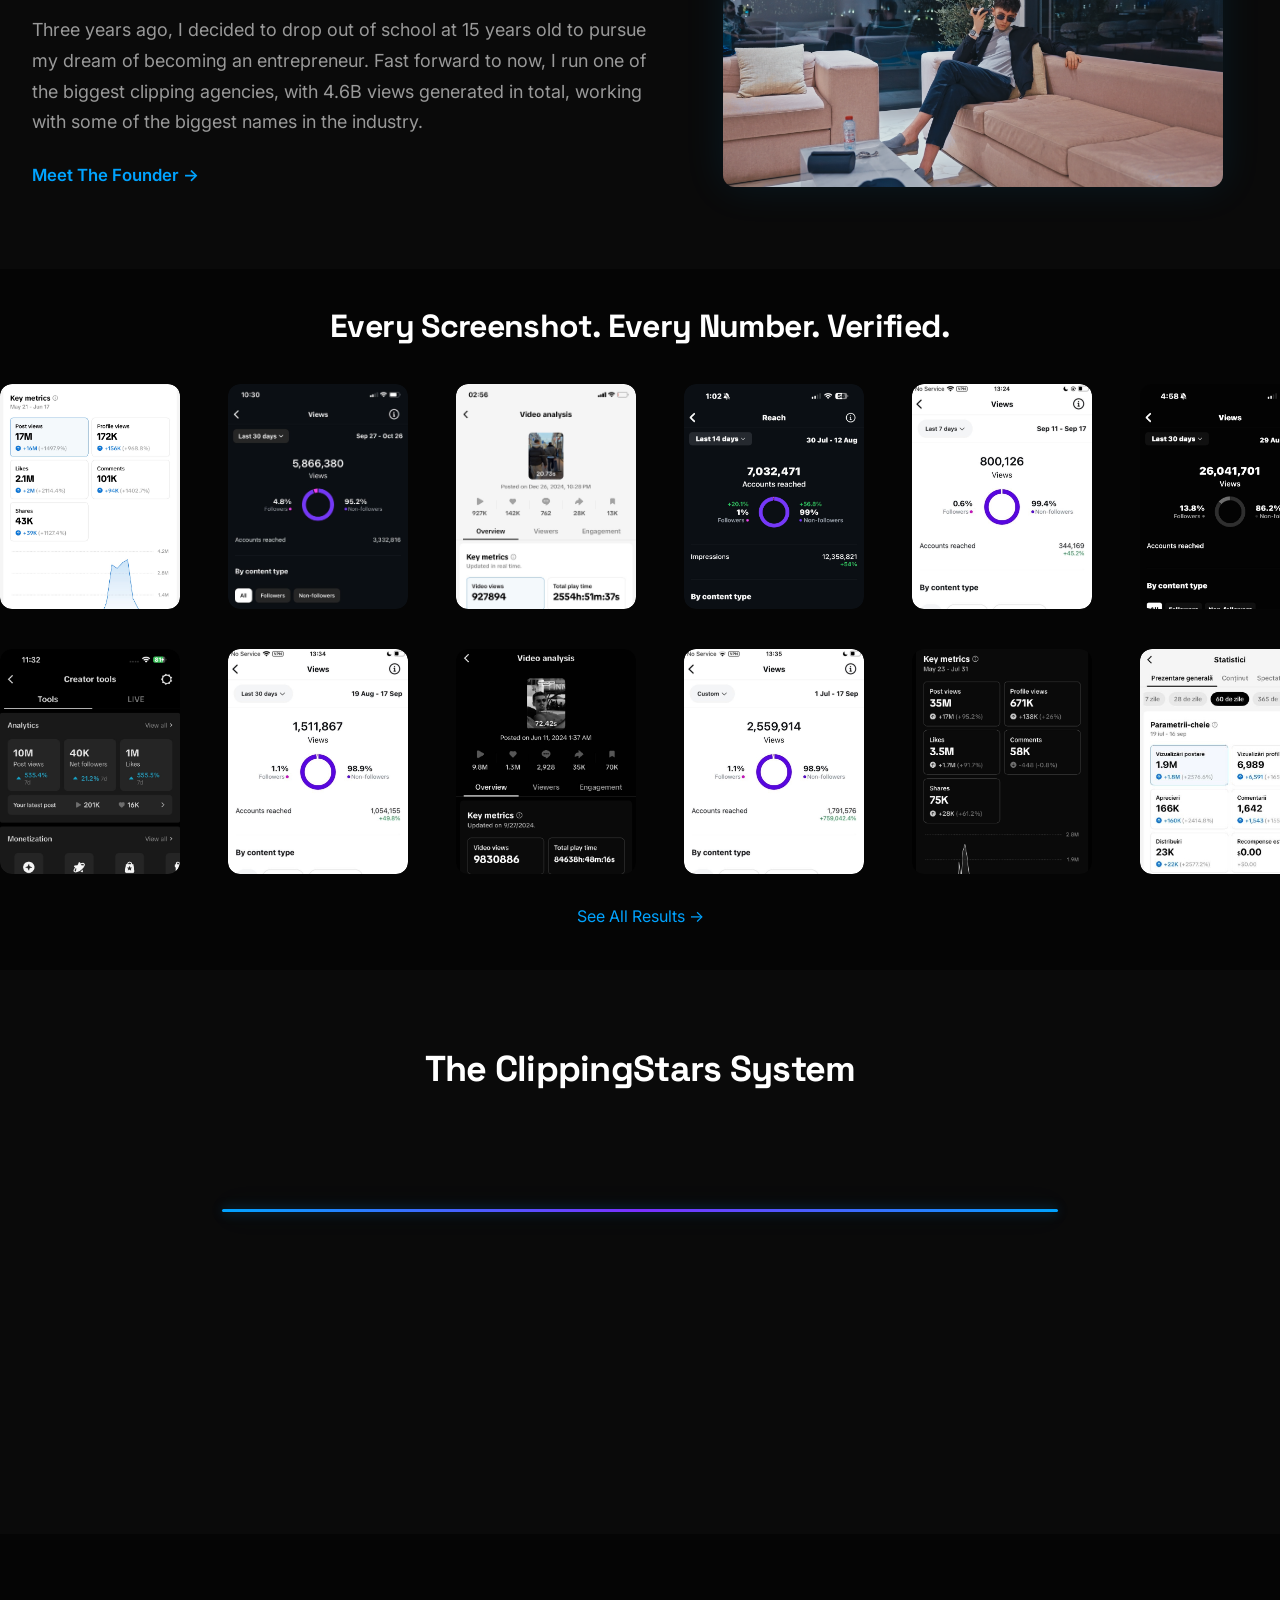
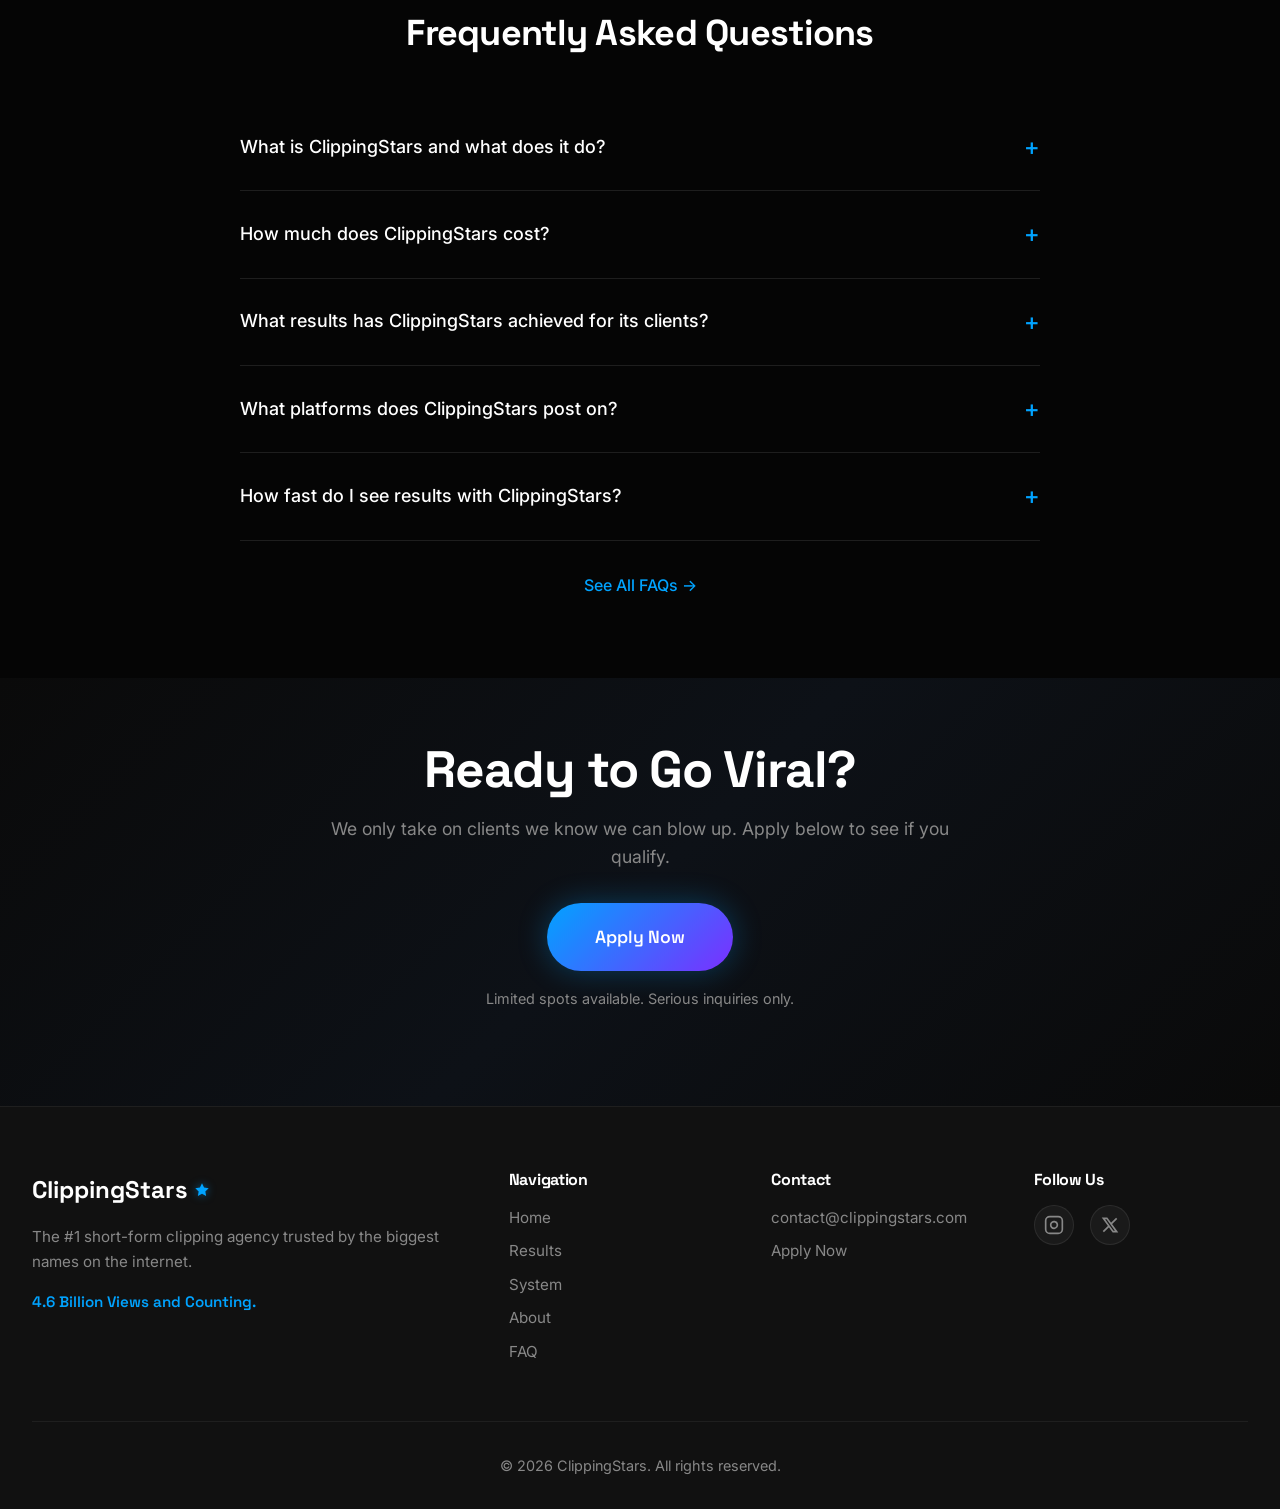
==== commit 651f65be: "Remove "What Is ClippingStars?" about-definition section from homepage https://claude.ai/code/sessio" ====
--- a/index.html
+++ b/index.html
@@ -324,14 +324,6 @@
     </div>
   </section>
 
-  <!-- About ClippingStars - GEO Optimized -->
-  <section class="about-definition">
-    <div class="container">
-      <h2>What Is ClippingStars?</h2>
-      <p>ClippingStars is a short-form video clipping agency that converts long-form content from YouTubers, podcasters, and content creators into viral short-form clips for TikTok, Instagram Reels, and YouTube Shorts. Founded by Maxnylo, ClippingStars operates with a global team of over 150 editors across four time zones and has generated more than 4.6 billion views for its clients. The agency provides dedicated clipping teams, full content strategy, and data-driven optimization to help creators maximize their reach and grow their audience across every major short-form platform.</p>
-    </div>
-  </section>
-
   <!-- About Preview Section -->
   <section class="about-preview">
     <div class="container">
--- a/styles.css
+++ b/styles.css
@@ -2901,30 +2901,6 @@
   opacity: 0.7;
 }
 
-/* ==================== ABOUT DEFINITION (GEO) ==================== */
-.about-definition {
-  padding: 60px 20px;
-  background: var(--bg-primary);
-}
-
-.about-definition .container {
-  max-width: 800px;
-  margin: 0 auto;
-}
-
-.about-definition h2 {
-  text-align: center;
-  font-size: 32px;
-  margin-bottom: 24px;
-}
-
-.about-definition p {
-  color: var(--text-secondary);
-  font-size: 17px;
-  line-height: 1.8;
-  text-align: center;
-}
-
 /* ==================== FAQ PAGE ==================== */
 .faq-page-section {
   padding-top: 40px;
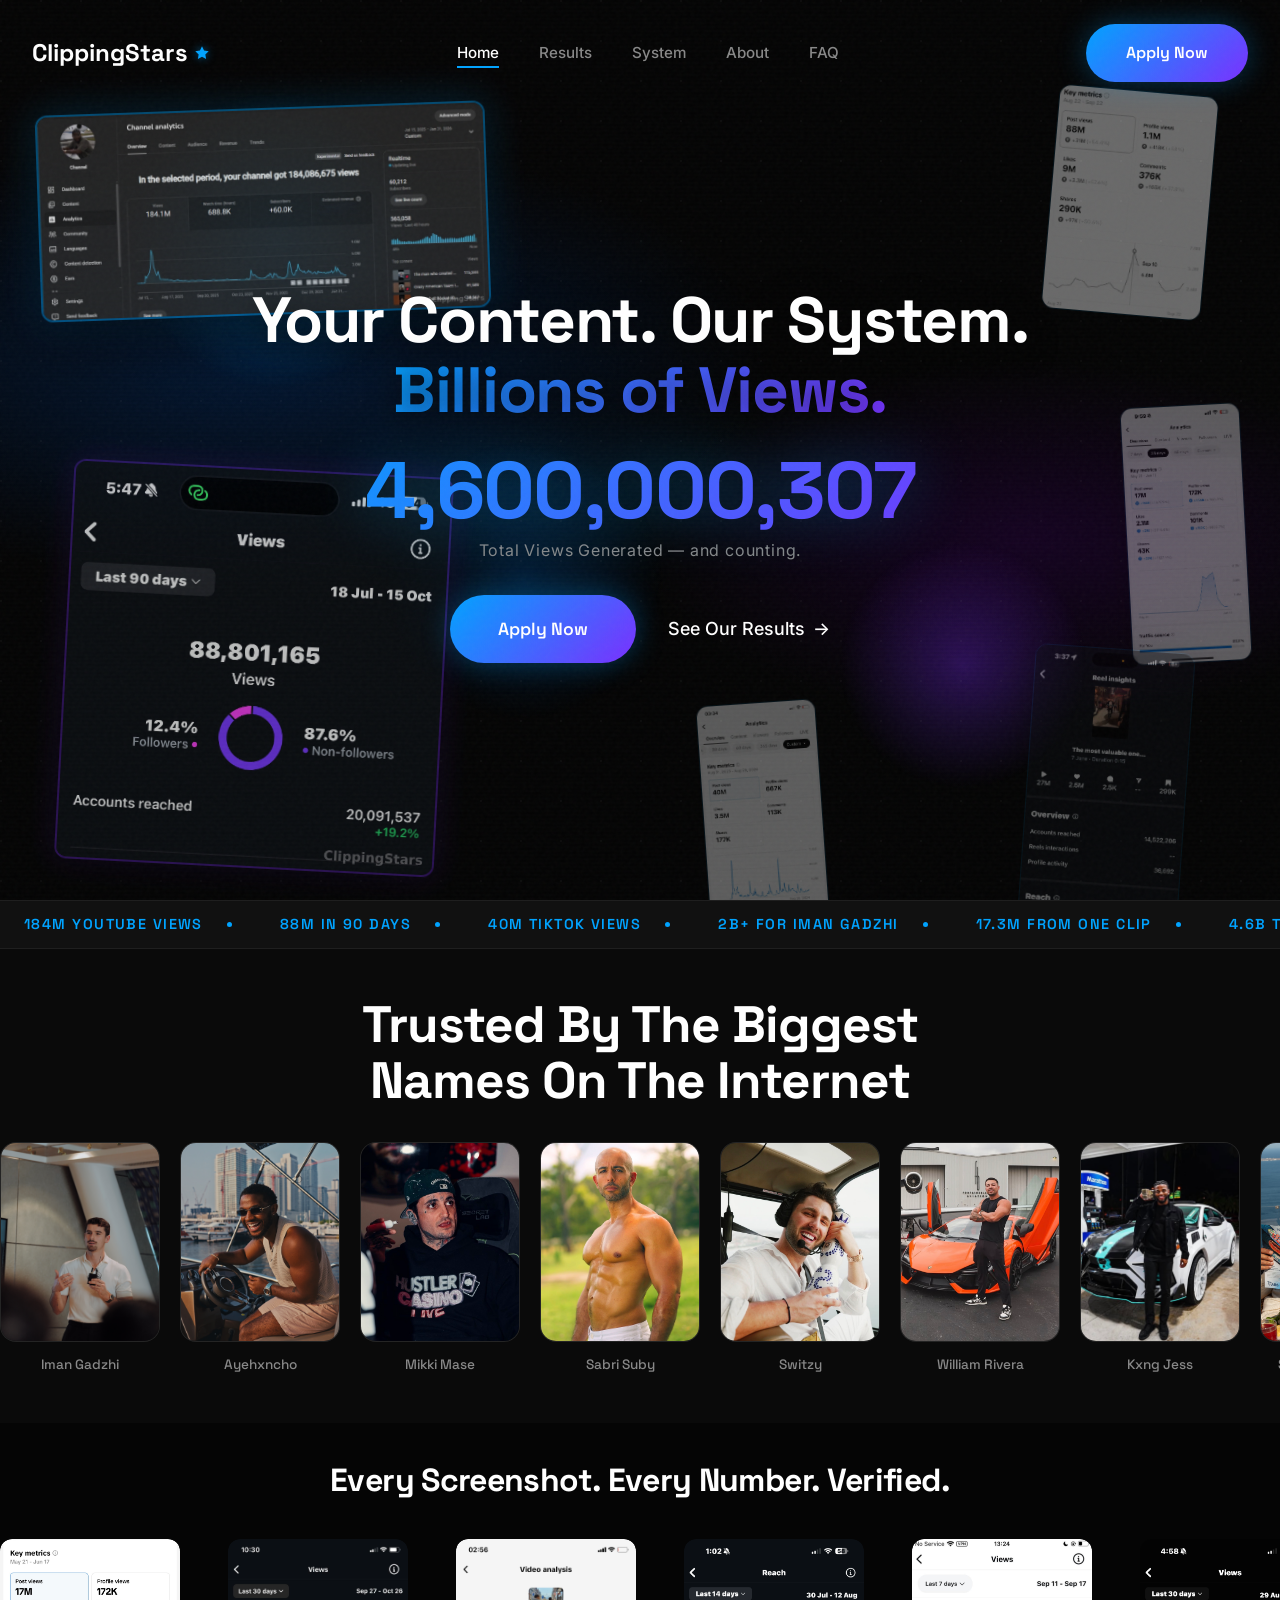
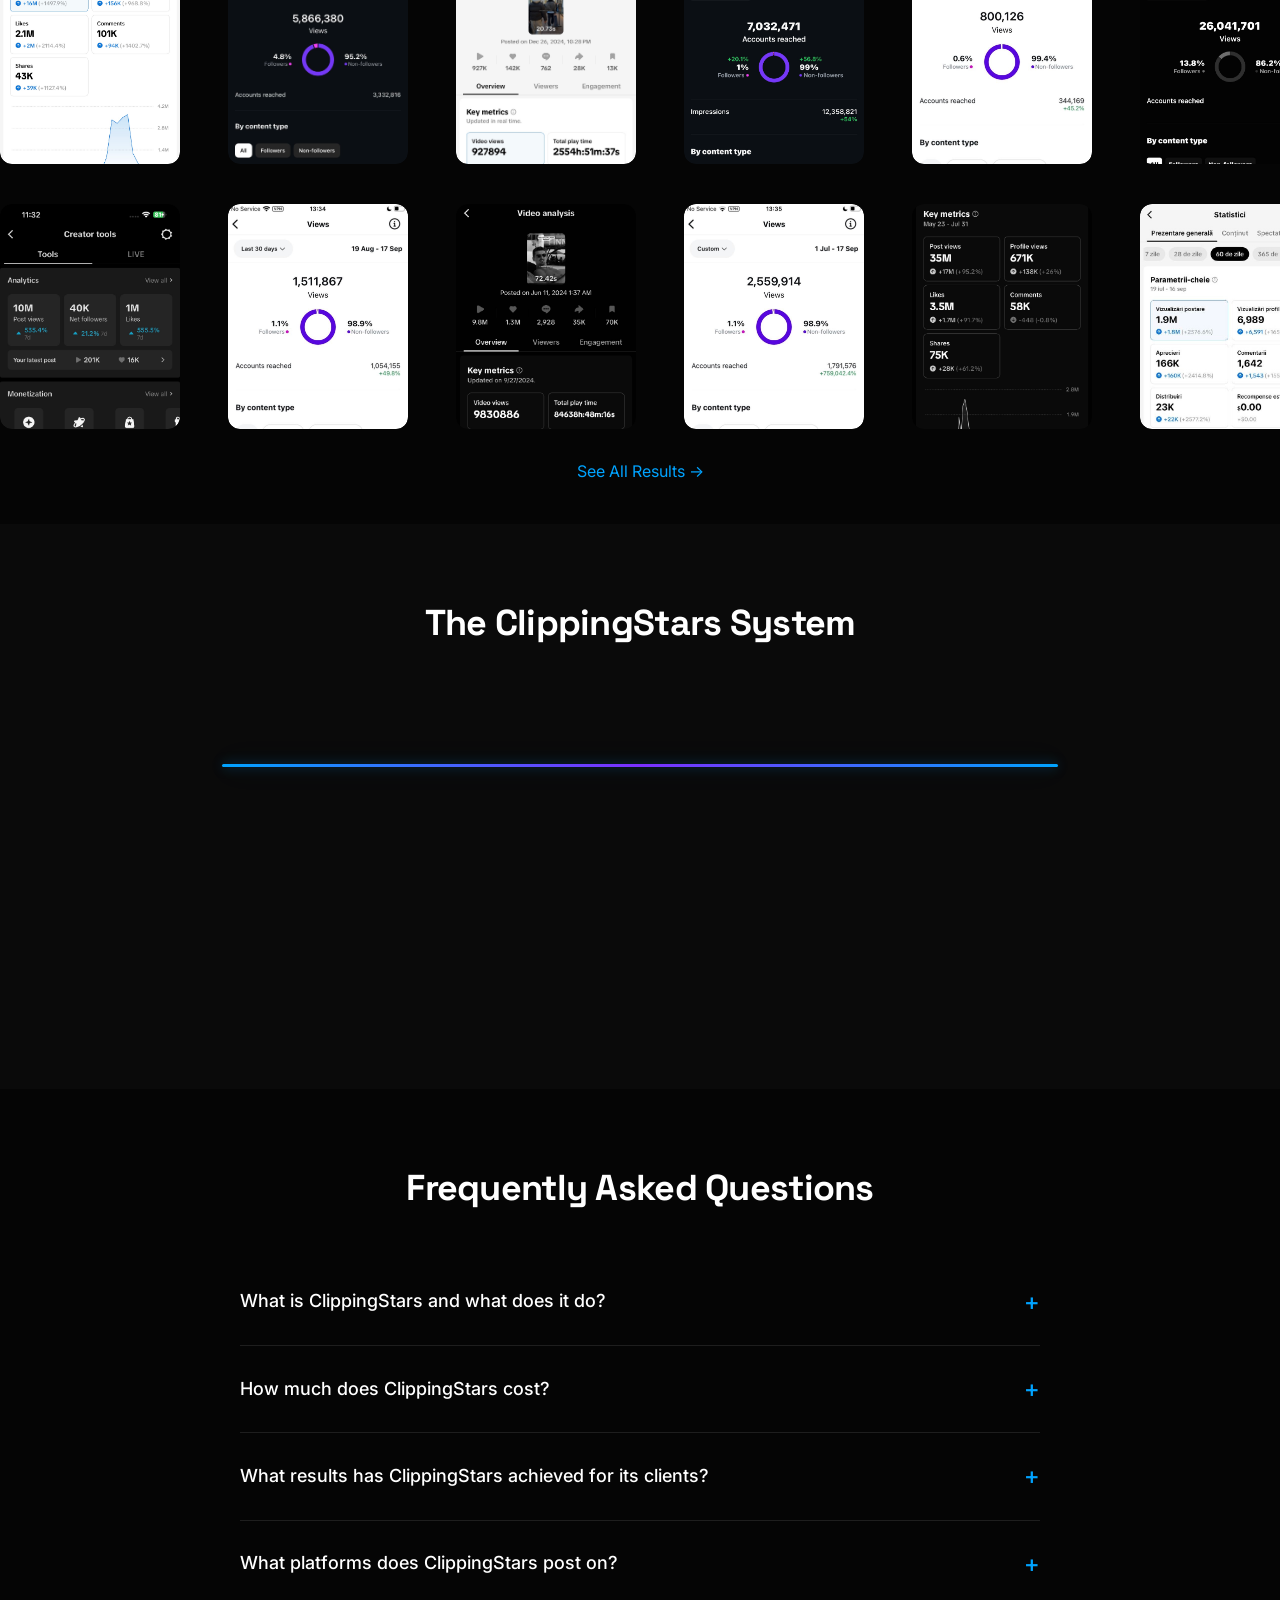
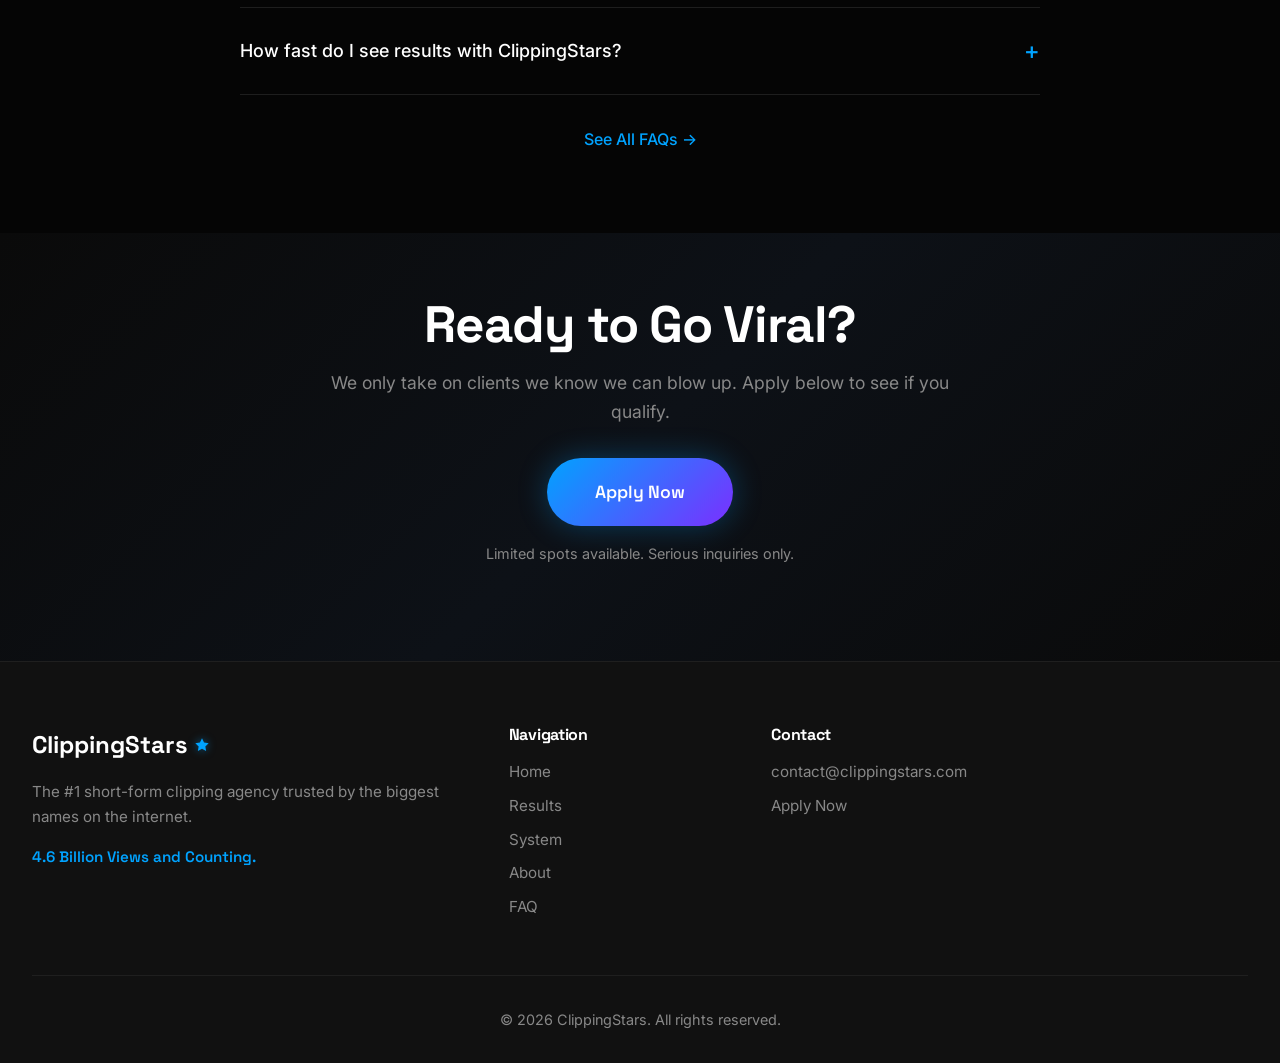
==== commit 0d3cf337: "Remove Maxnylo mentions, Meet the Founder section, and Follow Us footers https://claude.ai/code/sess" ====
--- a/index.html
+++ b/index.html
@@ -18,18 +18,11 @@
     "url": "https://clippingstars.com",
     "logo": "https://clippingstars.com/favicon.svg",
     "description": "ClippingStars is a short-form video clipping agency that converts long-form content into viral TikToks, Instagram Reels, and YouTube Shorts. With over 150 editors worldwide, ClippingStars has generated more than 4.6 billion views for YouTubers, podcasters, and content creators.",
-    "founder": {
-      "@type": "Person",
-      "name": "Maxnylo"
-    },
     "numberOfEmployees": {
       "@type": "QuantitativeValue",
       "minValue": 150
     },
-    "email": "contact@clippingstars.com",
-    "sameAs": [
-      "https://www.instagram.com/maxnylo"
-    ]
+    "email": "contact@clippingstars.com"
   }
   </script>
   <script type="application/ld+json">
@@ -324,22 +317,6 @@
     </div>
   </section>
 
-  <!-- About Preview Section -->
-  <section class="about-preview">
-    <div class="container">
-      <div class="about-preview-grid">
-        <div class="about-preview-text fade-in">
-          <h2>Meet the Founder behind ClippingStars</h2>
-          <p>Three years ago, I decided to drop out of school at 15 years old to pursue my dream of becoming an entrepreneur. Fast forward to now, I run one of the biggest clipping agencies, with 4.6B views generated in total, working with some of the biggest names in the industry.</p>
-          <a href="about.html" class="about-preview-link">Meet The Founder →</a>
-        </div>
-        <div class="about-preview-photo fade-in-right">
-          <img src="assets/max_photos/lounge_premium.png" alt="" loading="lazy">
-        </div>
-      </div>
-    </div>
-  </section>
-
   <!-- Results Section -->
   <section id="results-preview" class="results-section">
     <h2>Every Screenshot. Every Number. Verified.</h2>
@@ -491,23 +468,6 @@
             <li><a href="mailto:contact@clippingstars.com">contact@clippingstars.com</a></li>
             <li><a href="#apply">Apply Now</a></li>
           </ul>
-        </div>
-        <div class="footer-social">
-          <h4>Follow Us</h4>
-          <div class="social-links">
-            <a href="https://www.instagram.com/maxnylo" aria-label="Instagram @maxnylo">
-              <svg xmlns="http://www.w3.org/2000/svg" width="20" height="20" viewBox="0 0 24 24" fill="none" stroke="currentColor" stroke-width="2">
-                <rect x="2" y="2" width="20" height="20" rx="5" ry="5"/>
-                <path d="M16 11.37A4 4 0 1 1 12.63 8 4 4 0 0 1 16 11.37z"/>
-                <line x1="17.5" y1="6.5" x2="17.51" y2="6.5"/>
-              </svg>
-            </a>
-            <a href="#" aria-label="Twitter/X">
-              <svg xmlns="http://www.w3.org/2000/svg" width="20" height="20" viewBox="0 0 24 24" fill="none" stroke="currentColor" stroke-width="2">
-                <path d="M4 4l11.733 16h4.267l-11.733-16zM4 20l6.4-6.4M20 4l-6.4 6.4"/>
-              </svg>
-            </a>
-          </div>
         </div>
       </div>
       <div class="footer-bottom">
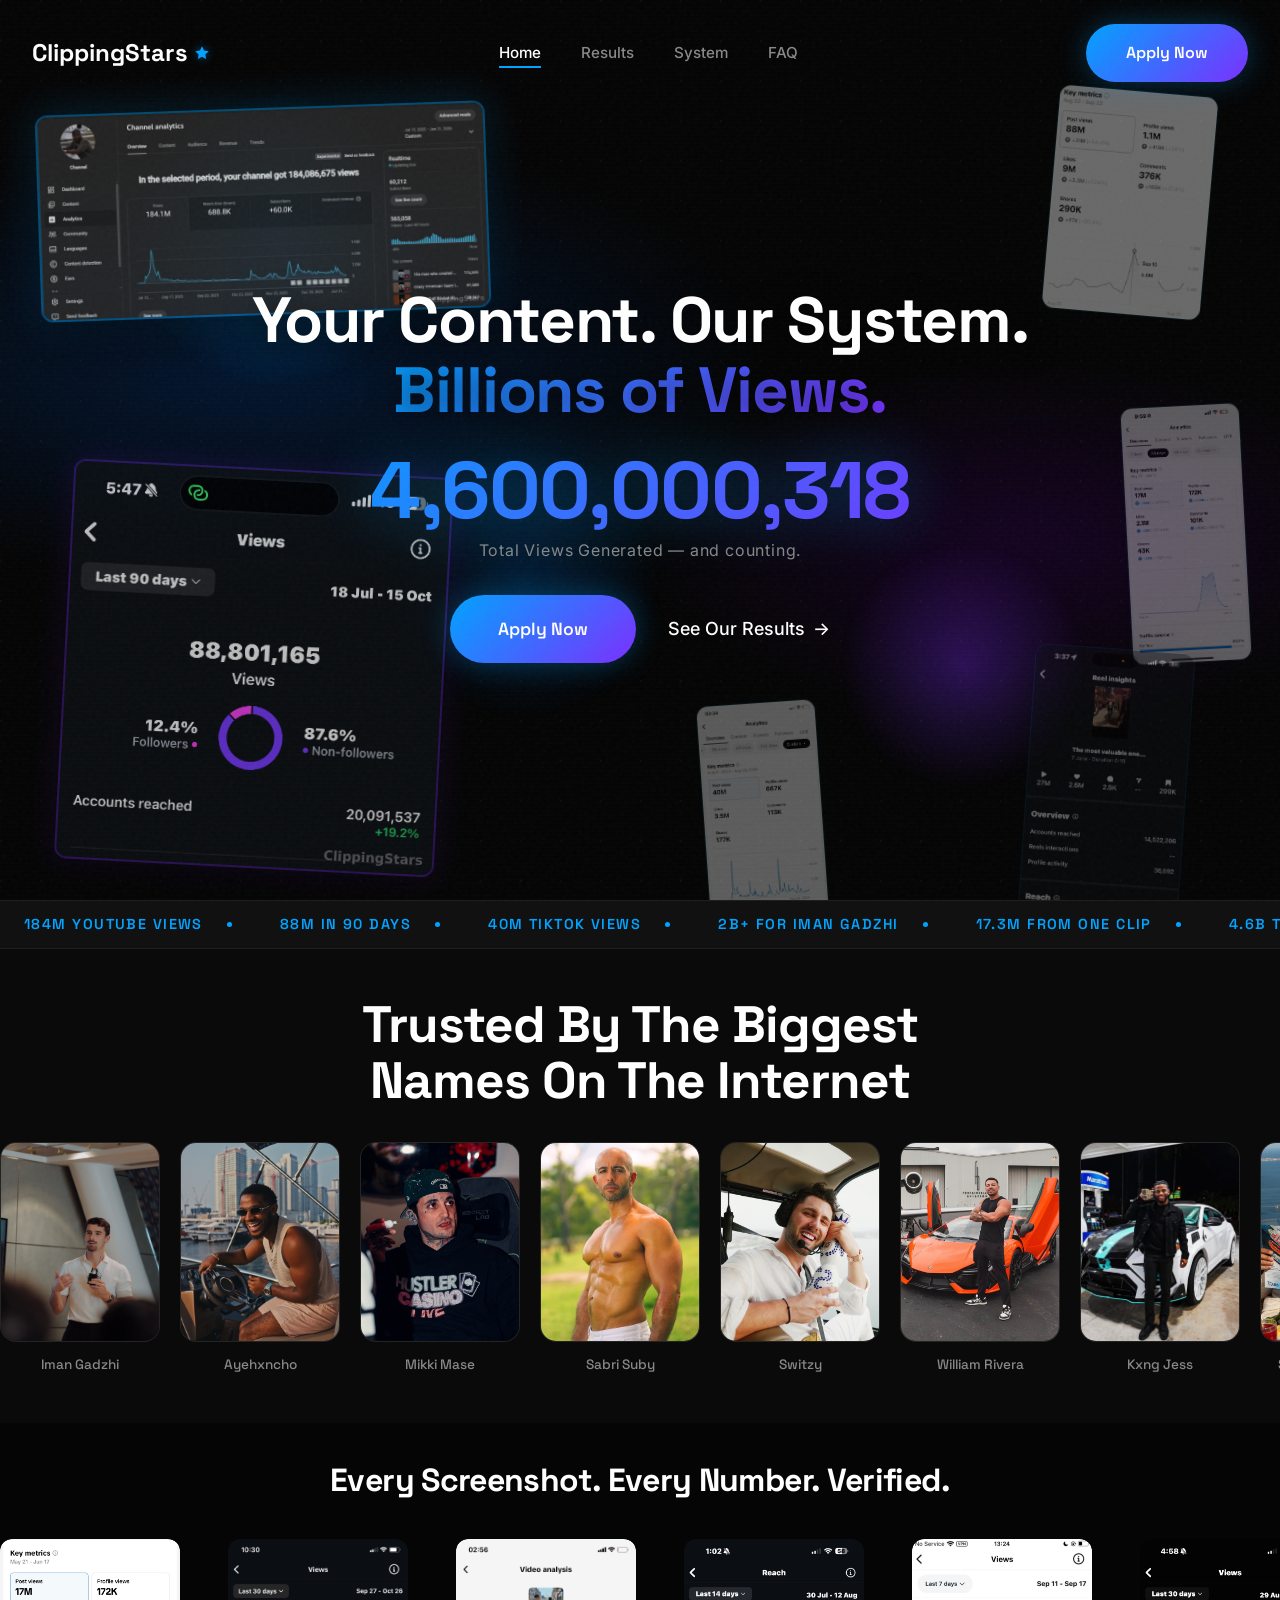
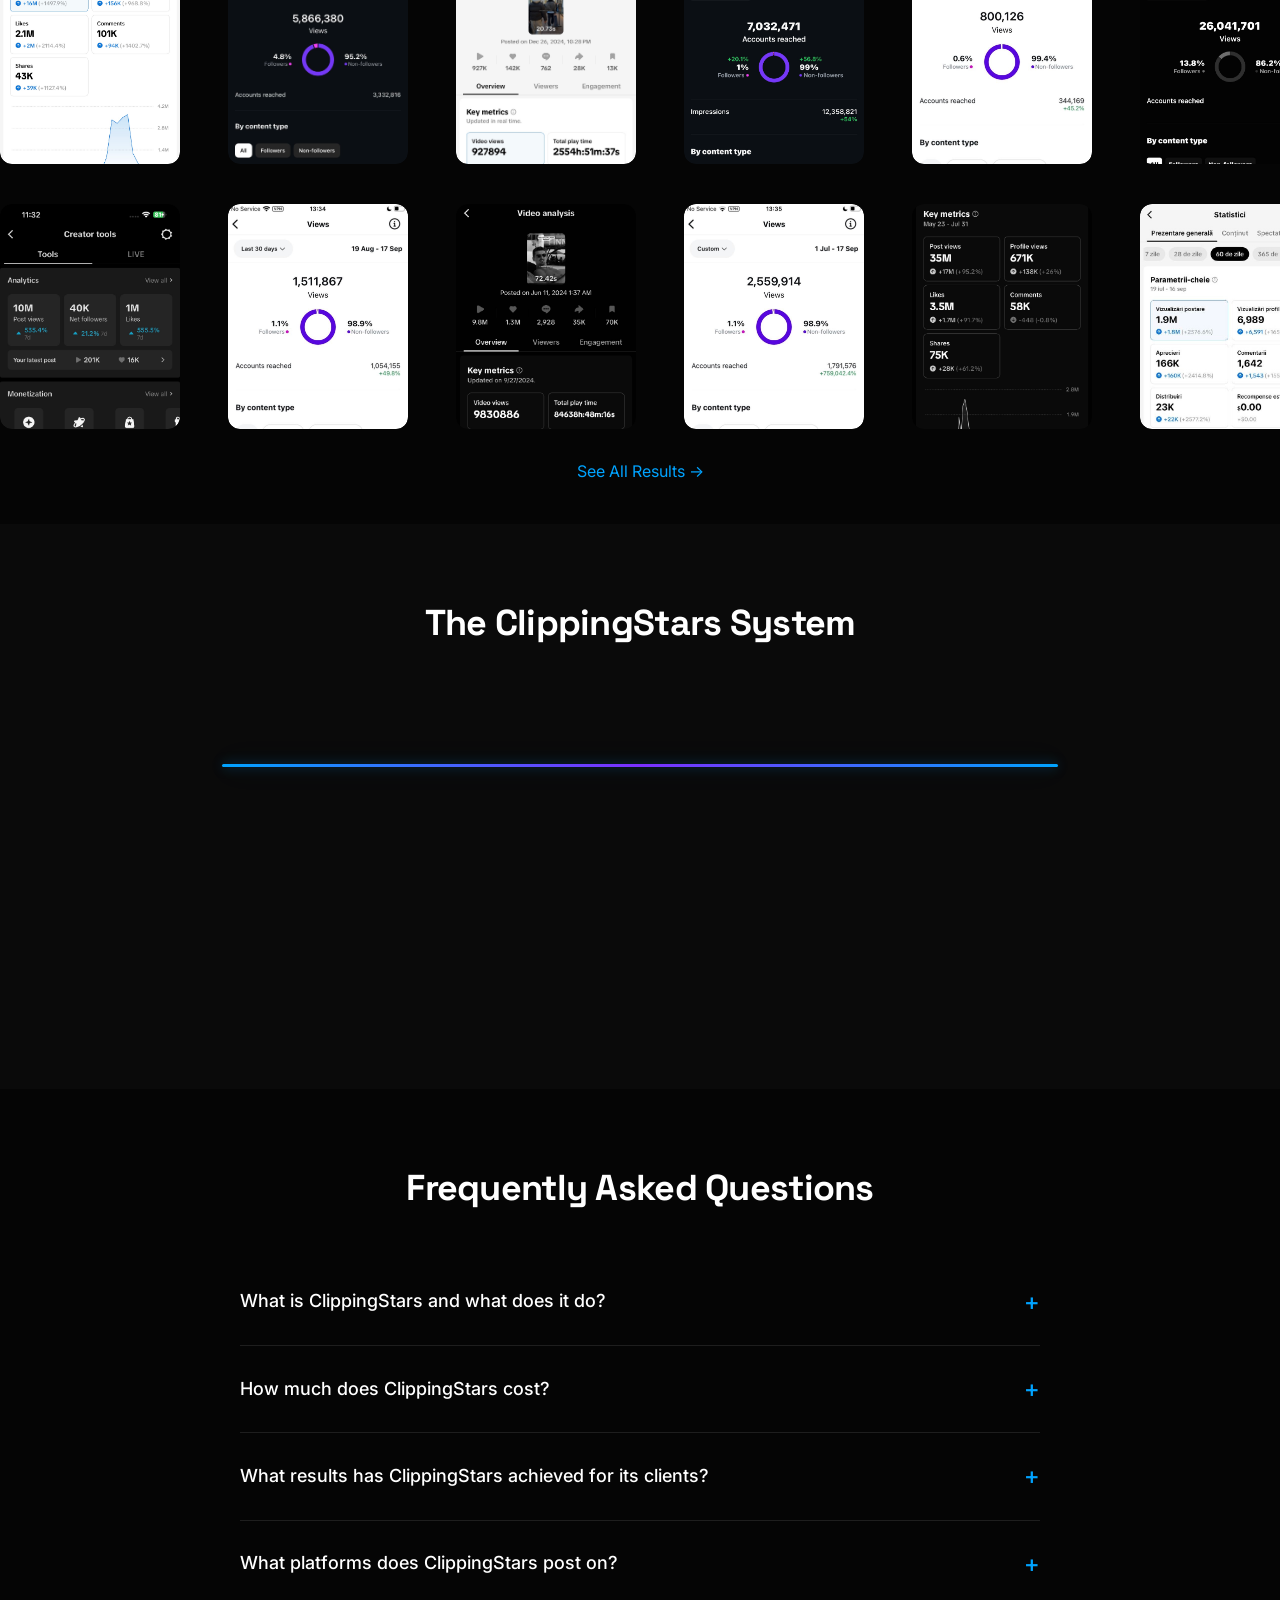
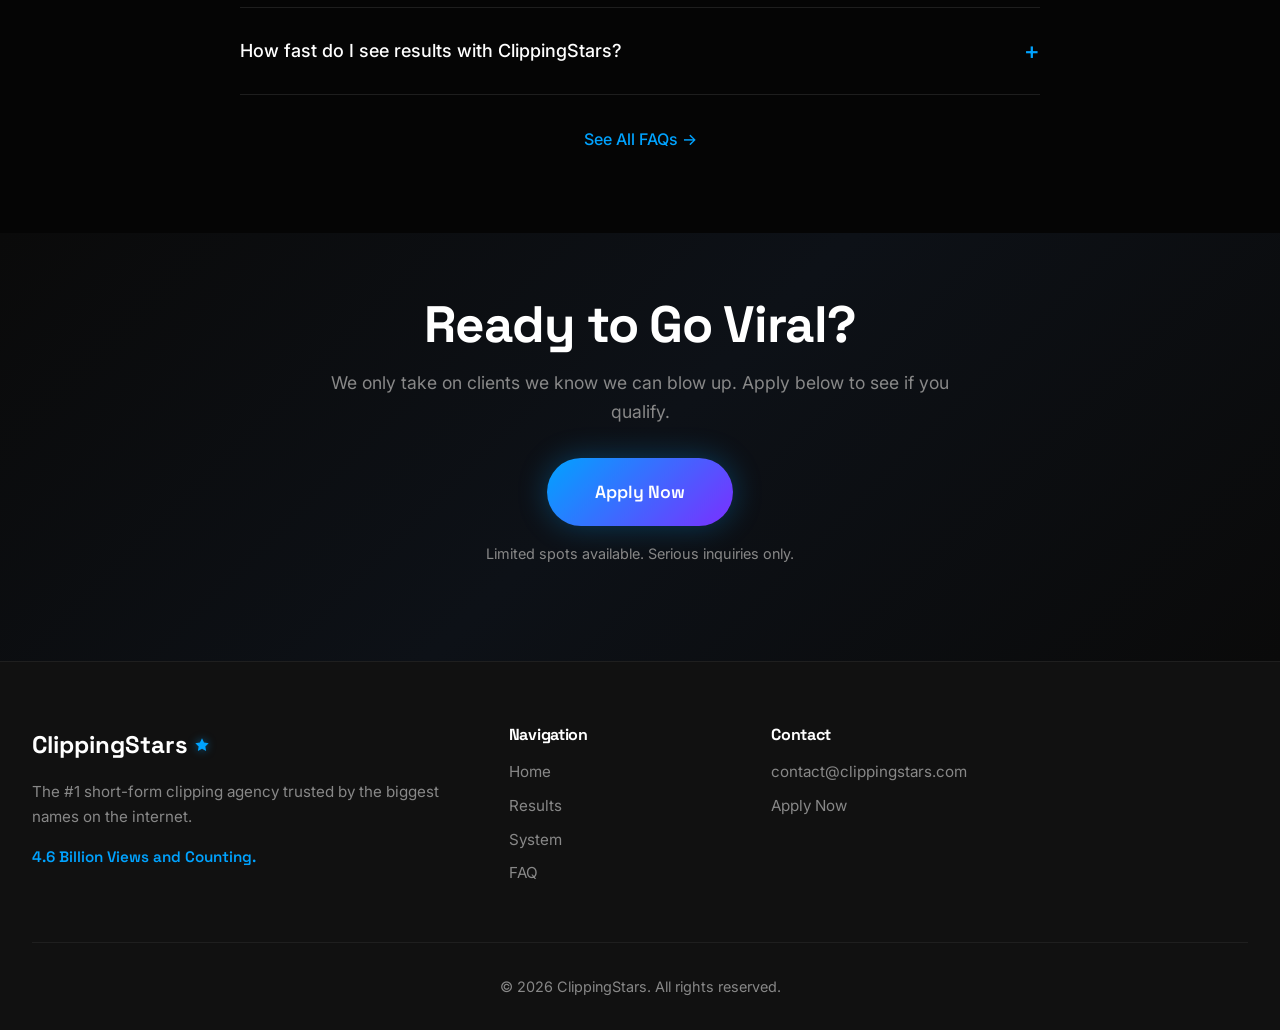
==== commit e9d68dbf: "Remove about page and all navigation links to it https://claude.ai/code/session_01BX1tqNZZJ5ELDNFx26" ====
--- a/index.html
+++ b/index.html
@@ -112,7 +112,6 @@
         <li><a href="index.html" class="active">Home</a></li>
         <li><a href="results.html">Results</a></li>
         <li><a href="system.html">System</a></li>
-        <li><a href="about.html">About</a></li>
         <li><a href="faq.html">FAQ</a></li>
       </ul>
       <div class="nav-cta">
@@ -131,7 +130,6 @@
     <a href="index.html" class="active">Home</a>
     <a href="results.html">Results</a>
     <a href="system.html">System</a>
-    <a href="about.html">About</a>
     <a href="faq.html">FAQ</a>
     <a href="#apply" class="btn btn-primary">Apply Now</a>
   </div>
@@ -458,7 +456,6 @@
             <li><a href="index.html">Home</a></li>
             <li><a href="results.html">Results</a></li>
             <li><a href="system.html">System</a></li>
-            <li><a href="about.html">About</a></li>
             <li><a href="faq.html">FAQ</a></li>
           </ul>
         </div>
@@ -501,14 +498,6 @@
       </svg>
       <span>System</span>
     </a>
-    <a href="about.html" class="bottom-nav-item">
-      <svg xmlns="http://www.w3.org/2000/svg" width="24" height="24" viewBox="0 0 24 24" fill="none" stroke="currentColor" stroke-width="2">
-        <circle cx="12" cy="12" r="10"/>
-        <line x1="12" y1="16" x2="12" y2="12"/>
-        <line x1="12" y1="8" x2="12.01" y2="8"/>
-      </svg>
-      <span>About</span>
-    </a>
     <a href="#apply" class="bottom-nav-item bottom-nav-cta">
       <svg xmlns="http://www.w3.org/2000/svg" width="24" height="24" viewBox="0 0 24 24" fill="none" stroke="currentColor" stroke-width="2">
         <line x1="12" y1="19" x2="12" y2="5"/>
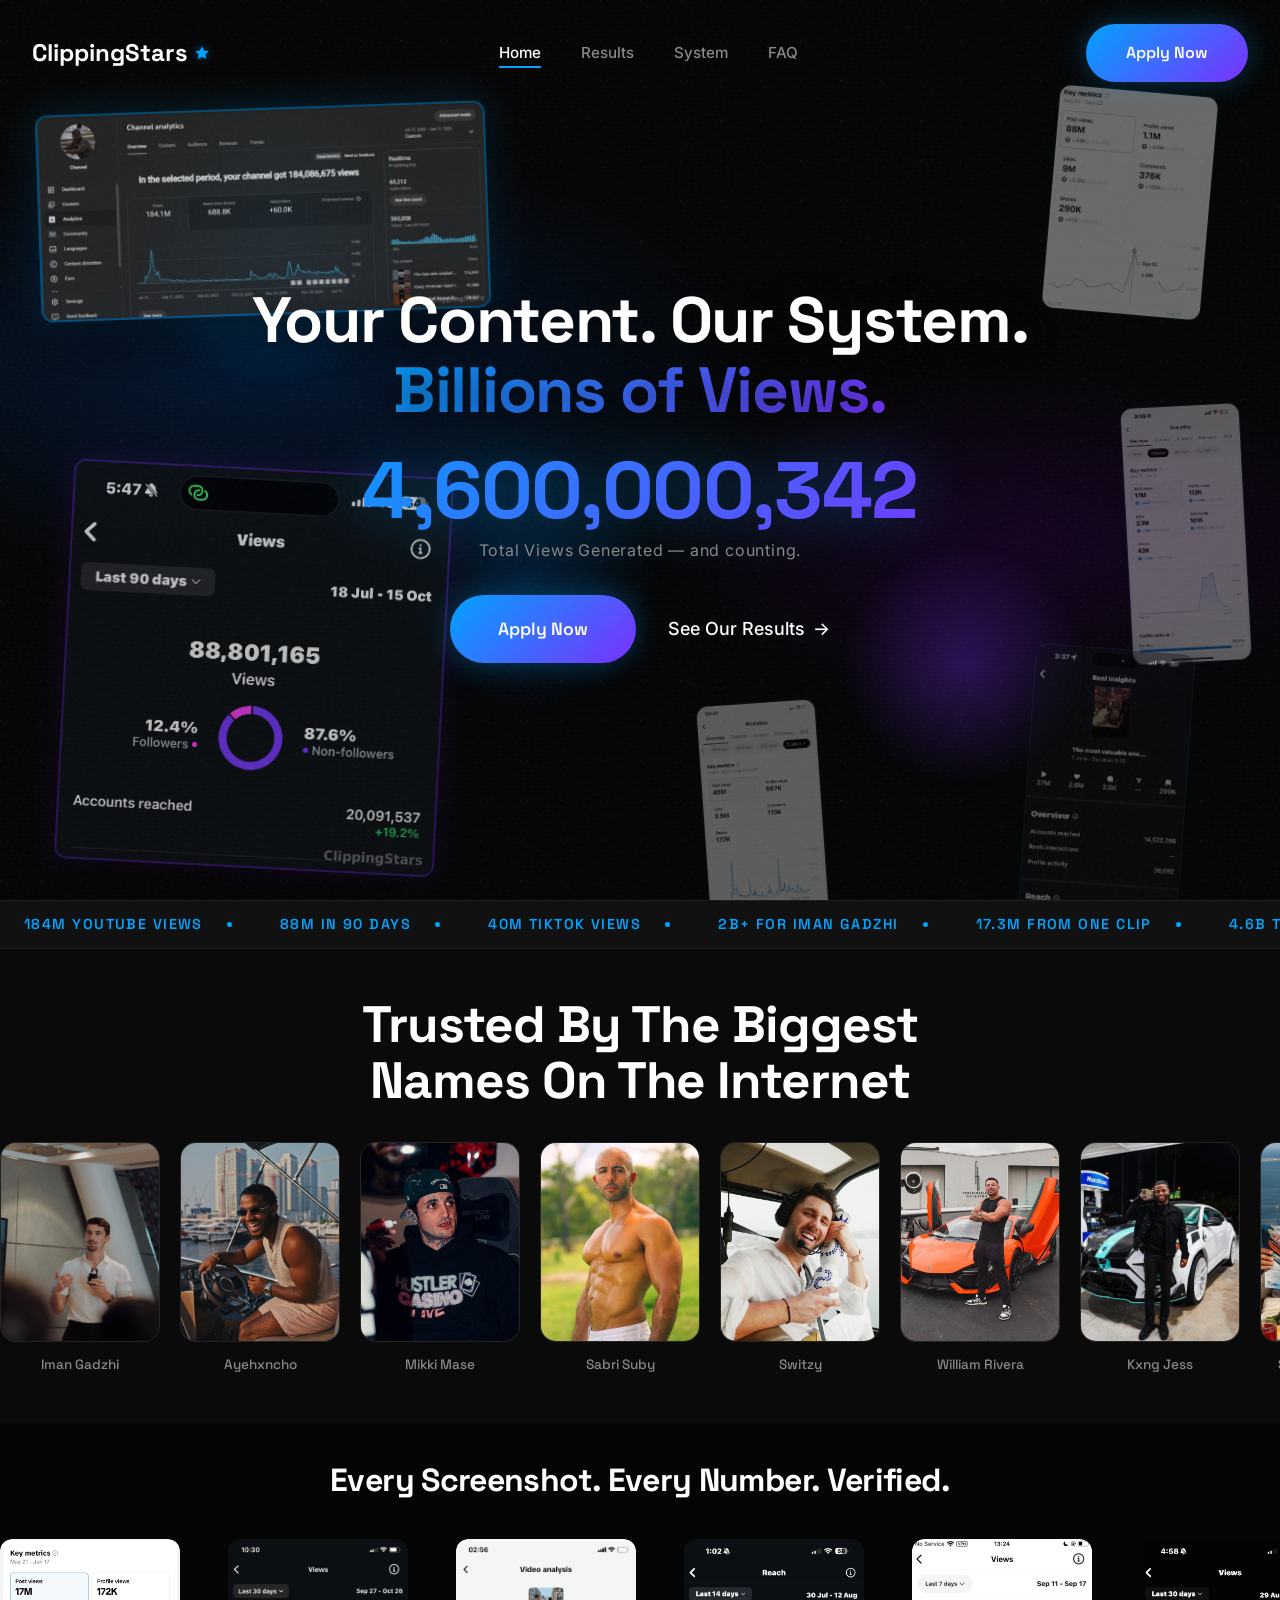
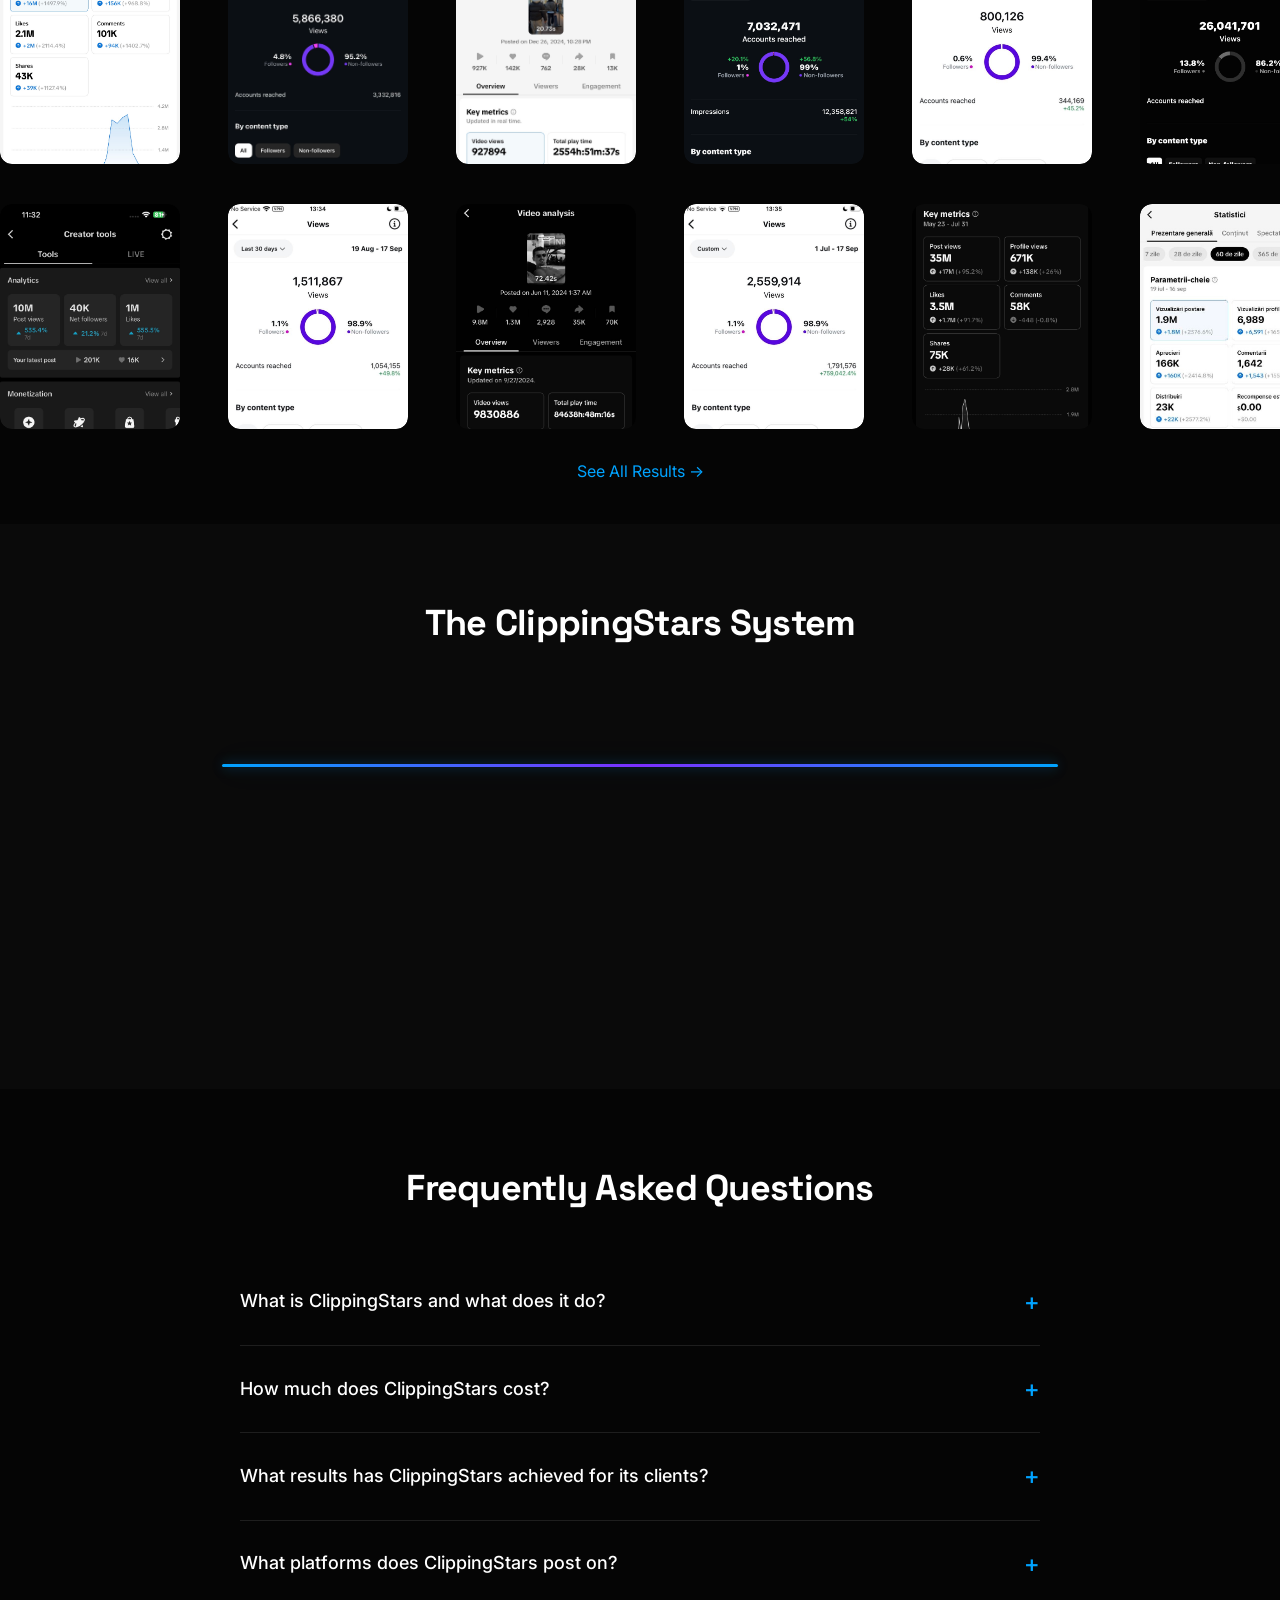
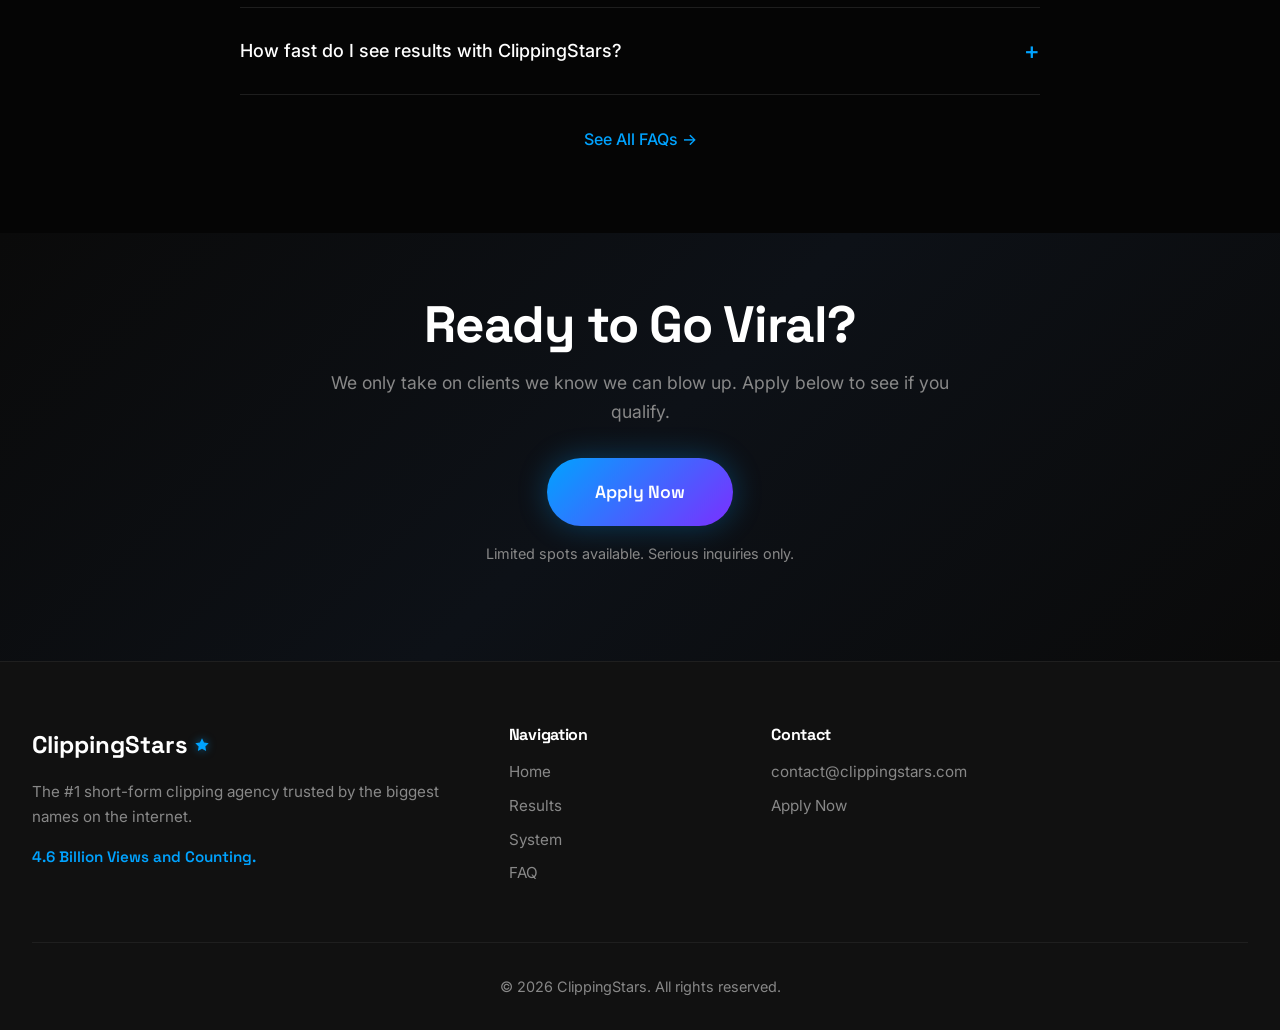
==== commit e61f276d: "Add crawl infra + OG tags + schema for results/system/case pages Builds on the existing GEO pass (Or" ====
--- a/index.html
+++ b/index.html
@@ -101,6 +101,23 @@
   <link rel="preconnect" href="https://fonts.googleapis.com">
   <link rel="preconnect" href="https://fonts.gstatic.com" crossorigin>
   <link href="https://fonts.googleapis.com/css2?family=Inter:wght@300;400;500;600;700;800&family=Space+Grotesk:wght@400;500;600;700&display=swap" rel="stylesheet">
+
+  <!-- Canonical -->
+  <link rel="canonical" href="https://clippingstars.com/">
+
+  <!-- Open Graph -->
+  <meta property="og:type" content="website">
+  <meta property="og:site_name" content="ClippingStars">
+  <meta property="og:title" content="ClippingStars | The Agency Behind The Internet's Biggest Creators">
+  <meta property="og:description" content="The #1 short-form clipping agency trusted by the biggest names on the internet. 4.6B+ views generated across TikTok, Instagram, and YouTube.">
+  <meta property="og:url" content="https://clippingstars.com/">
+  <meta property="og:image" content="https://clippingstars.com/assets/results/yt_184m_views.jpg">
+
+  <!-- Twitter Card -->
+  <meta name="twitter:card" content="summary_large_image">
+  <meta name="twitter:title" content="ClippingStars | The Agency Behind The Internet's Biggest Creators">
+  <meta name="twitter:description" content="The #1 short-form clipping agency. 4.6B+ views generated across TikTok, Instagram, and YouTube.">
+  <meta name="twitter:image" content="https://clippingstars.com/assets/results/yt_184m_views.jpg">
 </head>
 <body>
 
